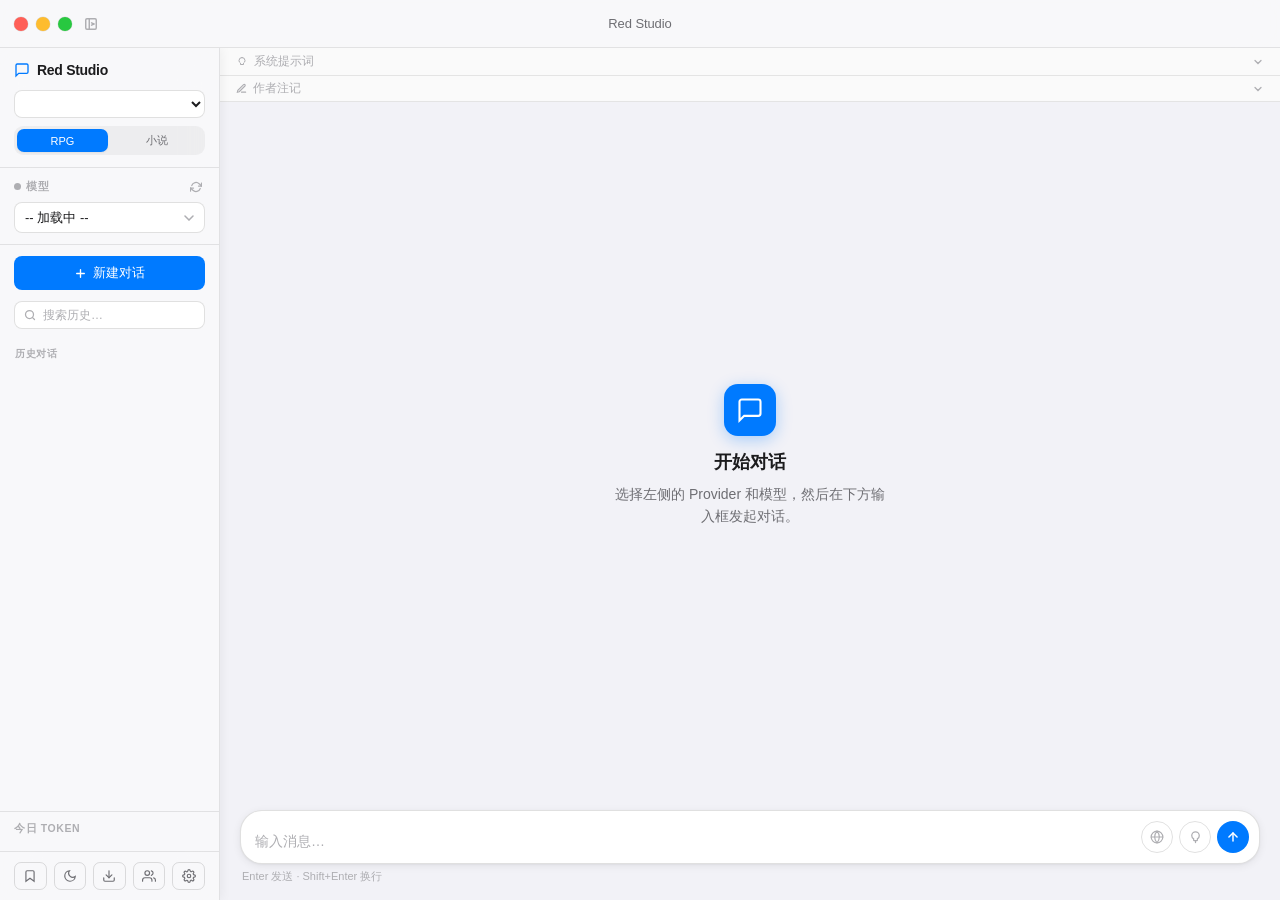
==== frontend/index.html @ f8f4e5f2 "feat(v3.3.4): 开场白、角色库侧边栏、简化设置、修复 JS 崩溃 - 女主角角色卡新增「开场白」字段，开始新故事时自动注入为首条 AI 消息   支持 [CHOICES] 块；SillyT" ====
<!DOCTYPE html>
<html lang="zh-CN">
<head>
  <meta charset="UTF-8" />
  <meta name="viewport" content="width=device-width, initial-scale=1.0" />
  <title>Red Studio</title>
  <link rel="icon" href="data:image/svg+xml,<svg xmlns='http://www.w3.org/2000/svg' viewBox='0 0 100 100'><rect width='100' height='100' rx='22' fill='%23007aff'/><path d='M30 65V35h12l8 20 8-20h12v30h-8V48l-9 22h-6l-9-22v17z' fill='white'/></svg>">
  <link rel="stylesheet" href="style.css" />
  <!-- 260521 Red highlight.js 代码高亮主题（本地离线） -->
  <link rel="stylesheet" href="highlight-github-dark.min.css" />
</head>
<body>

<!-- ─── macOS 风格全宽标题栏 ─────────────────────────────────── -->
<!-- 260514 Red #titlebar 横跨整个窗口顶部，包含：
     左侧：交通灯按钮（关闭/最小化/最大化）
     中间：当前对话标题
     titlebar 其余区域鼠标按下时触发窗口拖拽 -->
<div id="titlebar">
  <div id="traffic-lights">
    <button class="tl" id="btn-close"    title="关闭"></button>
    <button class="tl" id="btn-minimize" title="最小化"></button>
    <button class="tl" id="btn-maximize" title="最大化"></button>
  </div>

  <!-- 260522 Red 侧边栏折叠/展开按钮 -->
  <button id="sidebar-toggle" title="折叠侧边栏">
    <svg width="14" height="14" viewBox="0 0 24 24" fill="none" stroke="currentColor" stroke-width="2.5" stroke-linecap="round" stroke-linejoin="round">
      <rect x="3" y="3" width="18" height="18" rx="2"/>
      <line x1="9" y1="3" x2="9" y2="21"/>
      <line class="toggle-chevron" x1="13" y1="10" x2="17" y2="12"/>
      <line class="toggle-chevron" x1="13" y1="14" x2="17" y2="12"/>
    </svg>
  </button>

  <span id="titlebar-title">Red Studio</span>

  <!-- 260521 Red 生成动画徽章 //#260521 Red 换用 GitHub mona 猫猫动画 -->
  <div id="stream-badge">
    <img class="stream-cat" src="mona-loading.gif" alt="" />
    <span>生成中</span>
    <span class="stream-dots"></span>
  </div>
</div>

<!-- ─── 主体（侧边栏 + 内容区） ──────────────────────────────── -->
<div id="content">

  <!-- ── 侧边栏 ─────────────────────────────────────────────── -->
  <div id="sidebar">
    <div id="sidebar-header">
      <div id="app-title">
        <svg width="16" height="16" viewBox="0 0 24 24" fill="none" stroke="currentColor" stroke-width="2" stroke-linecap="round">
          <path d="M21 15a2 2 0 0 1-2 2H7l-4 4V5a2 2 0 0 1 2-2h14a2 2 0 0 1 2 2z"/>
        </svg>
        Red Studio
      </div>

      <!-- 供应商选择 -->
      <div id="provider-select-wrap">
        <select id="provider-select"></select>
      </div>

      <!-- 260522 Red 模式切换 pill：故事（角色扮演）/ 小说（互动写作） -->
      <div id="mode-tabs">
        <button class="mode-tab active" data-mode="rpg">RPG</button>
        <button class="mode-tab" data-mode="novel">小说</button>
      </div>
    </div>

    <!-- 模型选择 -->
    <div id="model-section">
      <div class="section-label">
        <span><span class="status-dot" id="provider-status"></span>模型</span>
        <!-- 260514 Red 刷新按钮，重新拉取当前 provider 的模型列表 -->
        <button id="refresh-models-btn" class="model-refresh-btn" title="刷新模型列表">
          <svg width="12" height="12" viewBox="0 0 24 24" fill="none" stroke="currentColor" stroke-width="2.5" stroke-linecap="round" stroke-linejoin="round">
            <polyline points="23 4 23 10 17 10"/><polyline points="1 20 1 14 7 14"/>
            <path d="M3.51 9a9 9 0 0 1 14.85-3.36L23 10M1 14l4.64 4.36A9 9 0 0 0 20.49 15"/>
          </svg>
        </button>
      </div>
      <select id="model-select">
        <option value="">-- 加载中 --</option>
      </select>
    </div>

    <!-- 新建对话 -->
    <button id="new-chat-btn">
      <svg width="13" height="13" viewBox="0 0 24 24" fill="none" stroke="currentColor" stroke-width="2.5" stroke-linecap="round">
        <line x1="12" y1="5" x2="12" y2="19"/><line x1="5" y1="12" x2="19" y2="12"/>
      </svg>
      新建对话
    </button>

    <!-- 260523 Red RPG 模式：开局创建按钮（仅 RPG 模式可见） -->
    <div id="story-char-section">
      <div class="section-label"><span>角色 / 世界</span></div>
      <button id="rpg-setup-btn">⚔ 创建角色 / 开始冒险</button>
    </div>

    <!-- 260523 Red 小说模式：简化区，角色从右上角角色库选择 -->
    <div id="novel-heroine-section">
      <div class="section-label"><span>女主角</span></div>
      <div id="novel-heroine-tag" class="novel-heroine-tag">未选择角色</div>
      <button id="novel-new-story-btn">▶ 开始新故事</button>
    </div>

    <!-- 历史搜索 -->
    <div id="history-search-wrap">
      <svg width="12" height="12" viewBox="0 0 24 24" fill="none" stroke="currentColor" stroke-width="2.5" stroke-linecap="round">
        <circle cx="11" cy="11" r="8"/><line x1="21" y1="21" x2="16.65" y2="16.65"/>
      </svg>
      <input id="history-search" type="text" placeholder="搜索历史…" autocomplete="off" />
    </div>

    <!-- 历史列表 -->
    <div id="chat-history">
      <div class="history-section-label">历史对话</div>
    </div>

    <!-- 今日 Token 内嵌面板 -->
    <div id="stats-inline-panel">
      <div id="stats-inline-header">
        <span class="stats-inline-title">今日 Token</span>
        <span id="stats-inline-date"></span>
      </div>
      <div id="stats-inline-body"></div>
    </div>

    <!-- 底部工具 -->
    <div id="sidebar-footer">
      <button class="icon-btn" id="prompts-btn" title="提示词库">
        <svg width="14" height="14" viewBox="0 0 24 24" fill="none" stroke="currentColor" stroke-width="2" stroke-linecap="round">
          <path d="M19 21l-7-5-7 5V5a2 2 0 0 1 2-2h10a2 2 0 0 1 2 2z"/>
        </svg>
      </button>
      <button class="icon-btn" id="theme-btn" title="切换主题（亮色 / 护眼米 / 护眼绿 / 深蓝 / 纯黑）">
        <svg width="14" height="14" viewBox="0 0 24 24" fill="none" stroke="currentColor" stroke-width="2" stroke-linecap="round">
          <path d="M21 12.79A9 9 0 1 1 11.21 3 7 7 0 0 0 21 12.79z"/>
        </svg>
      </button>
      <!-- 260515 Red 导出当前对话为 Markdown 文件 -->
      <button class="icon-btn" id="export-btn" title="导出对话">
        <svg width="14" height="14" viewBox="0 0 24 24" fill="none" stroke="currentColor" stroke-width="2" stroke-linecap="round">
          <path d="M21 15v4a2 2 0 0 1-2 2H5a2 2 0 0 1-2-2v-4"/><polyline points="7 10 12 15 17 10"/><line x1="12" y1="15" x2="12" y2="3"/>
        </svg>
      </button>
      <!-- 260523 Red 角色库按钮（侧边栏底部） -->
      <button class="icon-btn" id="charlib-btn" title="角色库">
        <svg width="14" height="14" viewBox="0 0 24 24" fill="none" stroke="currentColor" stroke-width="2" stroke-linecap="round" stroke-linejoin="round">
          <path d="M17 21v-2a4 4 0 0 0-4-4H5a4 4 0 0 0-4 4v2"/>
          <circle cx="9" cy="7" r="4"/>
          <path d="M23 21v-2a4 4 0 0 0-3-3.87"/>
          <path d="M16 3.13a4 4 0 0 1 0 7.75"/>
        </svg>
      </button>
      <button class="icon-btn" id="settings-btn" title="设置">
        <svg width="14" height="14" viewBox="0 0 24 24" fill="none" stroke="currentColor" stroke-width="2" stroke-linecap="round">
          <circle cx="12" cy="12" r="3"/>
          <path d="M19.4 15a1.65 1.65 0 0 0 .33 1.82l.06.06a2 2 0 0 1-2.83 2.83l-.06-.06a1.65 1.65 0 0 0-1.82-.33 1.65 1.65 0 0 0-1 1.51V21a2 2 0 0 1-4 0v-.09A1.65 1.65 0 0 0 9 19.4a1.65 1.65 0 0 0-1.82.33l-.06.06a2 2 0 0 1-2.83-2.83l.06-.06A1.65 1.65 0 0 0 4.68 15a1.65 1.65 0 0 0-1.51-1H3a2 2 0 0 1 0-4h.09A1.65 1.65 0 0 0 4.6 9a1.65 1.65 0 0 0-.33-1.82l-.06-.06a2 2 0 0 1 2.83-2.83l.06.06A1.65 1.65 0 0 0 9 4.68a1.65 1.65 0 0 0 1-1.51V3a2 2 0 0 1 4 0v.09a1.65 1.65 0 0 0 1 1.51 1.65 1.65 0 0 0 1.82-.33l.06-.06a2 2 0 0 1 2.83 2.83l-.06.06A1.65 1.65 0 0 0 19.4 9a1.65 1.65 0 0 0 1.51 1H21a2 2 0 0 1 0 4h-.09a1.65 1.65 0 0 0-1.51 1z"/>
        </svg>
      </button>
    </div>
  </div>

  <!-- ── 主内容区 ──────────────────────────────────────────── -->
  <div id="main">
    <!-- 260515 Red 系统提示词栏：可折叠，每条对话独立设置 -->
    <div id="sys-prompt-bar">
      <button id="sys-prompt-toggle">
        <svg width="12" height="12" viewBox="0 0 24 24" fill="none" stroke="currentColor" stroke-width="2" stroke-linecap="round">
          <path d="M9.663 17h4.673M12 3a6 6 0 0 1 6 6 6 6 0 0 1-3 5.197V16a1 1 0 0 1-1 1H10a1 1 0 0 1-1-1v-1.803A6 6 0 0 1 6 9a6 6 0 0 1 6-6z"/>
        </svg>
        <span id="sys-prompt-label">系统提示词</span>
        <svg class="sys-prompt-chevron" viewBox="0 0 24 24" fill="none" stroke="currentColor" stroke-width="2.5" stroke-linecap="round">
          <polyline points="6 9 12 15 18 9"/>
        </svg>
      </button>
      <div id="sys-prompt-content">
        <textarea id="sys-prompt-input" rows="3" placeholder="输入系统提示词（可选）…小说/RPG 模式下会追加到自动生成的提示词之后"></textarea>
      </div>
    </div>

    <!-- 260523 Red 作者注记栏：可折叠，内容插入 context 靠后位置，静默修正 AI 行为 -->
    <div id="author-note-bar">
      <button id="author-note-toggle">
        <svg width="11" height="11" viewBox="0 0 24 24" fill="none" stroke="currentColor" stroke-width="2.5" stroke-linecap="round">
          <path d="M12 20h9"/><path d="M16.5 3.5a2.121 2.121 0 0 1 3 3L7 19l-4 1 1-4L16.5 3.5z"/>
        </svg>
        <span>作者注记</span>
        <svg class="author-note-chevron" viewBox="0 0 24 24" fill="none" stroke="currentColor" stroke-width="2.5" stroke-linecap="round">
          <polyline points="6 9 12 15 18 9"/>
        </svg>
      </button>
      <div id="author-note-content">
        <textarea id="author-note-input" rows="2" placeholder="临时指令，插在 context 靠后位置（AI 会优先注意）…&#10;例：请保持文风克制，避免过度煽情"></textarea>
        <div id="author-note-depth-row">
          <span>插入深度（距末尾条数）</span>
          <input id="author-note-depth" type="number" value="3" min="1" max="20">
        </div>
      </div>
    </div>

    <!-- 260523 Red RPG 模式多指标状态栏（仅 RPG 模式可见） -->
    <div id="rpg-status-bar" class="hidden">
      <span class="rpg-stat" id="rpg-hp">❤️ <strong id="rpg-hp-val">100</strong>/<span id="rpg-hp-max">100</span></span>
      <span class="rpg-stat" id="rpg-mp">💙 <strong id="rpg-mp-val">50</strong>/<span id="rpg-mp-max">50</span></span>
      <span class="rpg-stat-sep">·</span>
      <span class="rpg-stat">⭐ Lv.<strong id="rpg-lv">1</strong></span>
      <span class="rpg-stat">✨ <strong id="rpg-exp-val">0</strong>/<span id="rpg-exp-next">100</span></span>
      <span class="rpg-stat-sep">·</span>
      <span class="rpg-stat">💰 <strong id="rpg-gold">50</strong></span>
      <span id="rpg-char-name-tag"></span>
    </div>

    <!-- 260523 Red 小说模式好感度状态栏（仅小说模式可见） -->
    <div id="novel-status-bar" class="hidden">
      <div id="novel-fav-track"><div id="novel-fav-fill"></div></div>
      <span id="novel-fav-text">好感度 <strong id="novel-fav-value">0</strong></span>
      <span class="novel-status-sep">·</span>
      <span id="novel-stage-text">陌生人</span>
      <span id="novel-fav-range" class="novel-status-sep" title="好感度区间"></span>
    </div>

    <!-- 消息区 / 欢迎页 -->
    <div id="messages">
      <div id="welcome">
        <div class="welcome-icon">
          <svg width="28" height="28" viewBox="0 0 24 24" fill="none" stroke="white" stroke-width="1.8" stroke-linecap="round">
            <path d="M21 15a2 2 0 0 1-2 2H7l-4 4V5a2 2 0 0 1 2-2h14a2 2 0 0 1 2 2z"/>
          </svg>
        </div>
        <h2>开始对话</h2>
        <p>选择左侧的 Provider 和模型，然后在下方输入框发起对话。</p>
      </div>
    </div>

    <!-- 输入区域 -->
    <div id="input-area">
      <div id="input-card">
        <textarea id="user-input" placeholder="输入消息…" rows="1"></textarea>
        <!-- 260523 Red 联网搜索切换按钮，激活时蓝色高亮，发消息前自动调用 Ollama 搜索 -->
        <button id="web-btn" title="联网搜索（Ollama）">
          <svg width="14" height="14" viewBox="0 0 24 24" fill="none" stroke="currentColor" stroke-width="2" stroke-linecap="round">
            <circle cx="12" cy="12" r="10"/>
            <line x1="2" y1="12" x2="22" y2="12"/>
            <path d="M12 2a15.3 15.3 0 0 1 4 10 15.3 15.3 0 0 1-4 10 15.3 15.3 0 0 1-4-10 15.3 15.3 0 0 1 4-10z"/>
          </svg>
        </button>
        <!-- 260514 Red 思考模式切换按钮，激活时紫色高亮，向 API 传递 enable_thinking -->
        <button id="think-btn" title="思考模式">
          <svg width="15" height="15" viewBox="0 0 24 24" fill="none" stroke="currentColor" stroke-width="2" stroke-linecap="round">
            <path d="M9.663 17h4.673M12 3a6 6 0 0 1 6 6 6 6 0 0 1-3 5.197V16a1 1 0 0 1-1 1H10a1 1 0 0 1-1-1v-1.803A6 6 0 0 1 6 9a6 6 0 0 1 6-6z"/>
            <line x1="12" y1="20" x2="12" y2="17"/>
          </svg>
        </button>
        <button id="send-btn" title="发送 (Enter)">
          <svg width="14" height="14" viewBox="0 0 24 24" fill="none" stroke="currentColor" stroke-width="2.5" stroke-linecap="round">
            <line x1="12" y1="19" x2="12" y2="5"/><polyline points="5 12 12 5 19 12"/>
          </svg>
        </button>
      </div>
      <div id="input-footer">
        <span id="input-hint">Enter 发送 · Shift+Enter 换行</span>
        <span id="think-status">思考模式已开启</span>
        <span id="token-total" title="当前对话累计 token 消耗"></span>
        <button id="stop-btn">停止生成</button>
        <button id="tts-stop-btn">⏹ 停止朗读</button>
      </div>
    </div>
  </div>

</div><!-- #content -->

<!-- ─── 设置面板 ────────────────────────────────────────────── -->
<div id="settings-overlay">
  <div id="settings-panel">
    <h2>设置</h2>
    <div class="settings-group">
      <div class="settings-group-title">供应商</div>
      <div id="s-provider-list"></div>
      <button class="btn-secondary" id="s-add-provider-btn" style="margin-top:8px;width:100%">+ 添加供应商</button>
      <div id="s-provider-form" style="display:none">
        <div id="s-provider-form-title"></div>
        <div class="settings-row"><label>名称</label><input type="text" id="spe-name" placeholder="如：豆包" maxlength="20" /></div>
        <div class="settings-row"><label>类型</label>
          <select id="spe-type">
            <option value="openai-compat">OpenAI 兼容（GLM / 豆包 / Qwen 等）</option>
            <option value="ollama">Ollama（本地）</option>
          </select>
        </div>
        <div class="settings-row"><label>Base URL</label><input type="text" id="spe-url" placeholder="https://..." /></div>
        <div class="settings-row" id="spe-key-row"><label>API Key</label><input type="password" id="spe-key" placeholder="sk-..." /></div>
        <div class="settings-actions">
          <button class="btn-secondary" id="spe-cancel">取消</button>
          <button class="btn-primary" id="spe-save">保存</button>
        </div>
      </div>
    </div>
    <div class="settings-group">
      <div class="settings-group-title">生成参数</div>
      <div class="settings-row"><label>Temperature（0 ~ 2）</label><input type="number" id="s-temperature" min="0" max="2" step="0.1" /></div>
      <div class="settings-row"><label>Max Tokens</label><input type="number" id="s-max-tokens" min="256" max="32768" step="256" /></div>
      <div class="settings-row"><label>Top P（0 ~ 1）</label><input type="number" id="s-top-p" min="0" max="1" step="0.05" /></div>
      <!-- 260514 Red Frequency / Presence Penalty 仅 OpenAI 兼容接口生效，Ollama 不传 -->
      <div class="settings-row"><label>Frequency Penalty（-2 ~ 2，仅 OpenAI / DeepSeek）</label><input type="number" id="s-frequency-penalty" min="-2" max="2" step="0.1" /></div>
      <div class="settings-row"><label>Presence Penalty（-2 ~ 2，仅 OpenAI / DeepSeek）</label><input type="number" id="s-presence-penalty" min="-2" max="2" step="0.1" /></div>
    </div>
    <div class="settings-group">
      <div class="settings-group-title">AI 角色</div>
      <div class="settings-row">
        <label>名称</label>
        <input type="text" id="s-ai-name" placeholder="AI" maxlength="20" />
      </div>
      <div class="settings-row">
        <label>头像</label>
        <!-- 260514 Red 头像预览圆圈，点击触发文件选择 -->
        <div id="s-avatar-preview" class="avatar-preview"></div>
        <input type="file" id="s-avatar-input" accept="image/*" style="display:none" />
        <div style="display:flex;gap:6px;margin-top:8px">
          <button type="button" class="btn-secondary" id="s-avatar-btn">选择图片</button>
          <button type="button" class="btn-secondary" id="s-avatar-clear">移除头像</button>
        </div>
      </div>
    </div>
    <!-- 260523 Red 联网搜索设置 -->
    <div class="settings-group">
      <div class="settings-group-title">联网搜索</div>
      <div class="settings-row">
        <label>Ollama API Key</label>
        <input type="password" id="s-ollama-api-key" placeholder="在 ollama.com 免费注册获取" />
      </div>
      <div class="settings-row" style="font-size:11px;color:var(--text-tertiary);padding-top:0">
        <span>搜索结果注入上下文，适用于所有模型（DeepSeek / Qwen / Ollama 均可）</span>
      </div>
    </div>
    <div class="settings-group">
      <div class="settings-group-title">朗读（TTS）</div>
      <div class="settings-row">
        <label>引擎</label>
        <select id="s-tts-engine" onchange="loadTtsVoices(this.value)">
          <option value="mimo">小米 MiMo TTS（在线·限时免费）</option>
          <option value="edge">Edge TTS（在线·神经网络）</option>
          <option value="sapi">Windows SAPI（离线）</option>
        </select>
      </div>
      <!-- 260523 Red 小米 MiMo API Key，仅 mimo 引擎时显示 -->
      <div class="settings-row" id="s-mimo-key-row" style="display:none">
        <label>MiMo API Key</label>
        <input type="password" id="s-mimo-api-key" placeholder="在 platform.xiaomimimo.com 获取" />
      </div>
      <div class="settings-row">
        <label>声线</label>
        <select id="s-tts-voice">
          <option value="">默认</option>
        </select>
      </div>
      <div class="settings-row">
        <label>语速（-10 最慢 · 0 正常 · 10 最快）</label>
        <input type="number" id="s-tts-rate" min="-10" max="10" step="1" value="0" />
      </div>
    </div>
    <div class="settings-group">
      <div class="settings-group-title">界面</div>
      <div class="settings-row">
        <label>聊天字体大小</label>
        <select id="s-chat-font-size">
          <option value="13">小（13px）</option>
          <option value="14" selected>默认（14px）</option>
          <option value="15">大（15px）</option>
          <option value="16">超大（16px）</option>
        </select>
      </div>
    </div>
    <div class="settings-actions">
      <button class="btn-secondary" id="settings-cancel">取消</button>
      <button class="btn-primary" id="settings-save">保存</button>
    </div>
  </div>
</div>

<!-- 260515 Red 提示词库面板 -->
<div id="prompts-overlay">
  <div id="prompts-panel">
    <div id="prompts-panel-header">
      <h2>提示词库</h2>
      <button class="btn-secondary" id="prompts-add-btn">+ 新建</button>
    </div>
    <div id="prompts-list"></div>
    <div id="prompts-form">
      <div class="settings-row">
        <label>标题（可选）</label>
        <input type="text" id="prompt-title-input" placeholder="如：翻译助手" maxlength="40" />
      </div>
      <div class="settings-row">
        <label>提示词内容</label>
        <textarea id="prompt-content-input" rows="5" placeholder="输入提示词…"></textarea>
      </div>
      <div class="settings-actions">
        <button class="btn-secondary" id="prompt-form-cancel">取消</button>
        <button class="btn-primary" id="prompt-form-save">保存</button>
      </div>
    </div>
  </div>
</div>


<!-- 260515 Red 故事模式角色头像上传（隐藏，由 JS 动态触发） -->
<input type="file" id="char-avatar-input" accept="image/*" style="display:none" />

<!-- 260522 Red 故事模式角色卡面板 -->
<div id="story-char-card-overlay">
  <div id="story-char-card-panel">
    <h2 id="story-char-card-title">角色卡</h2>
    <div class="settings-group" style="margin:0">
      <div class="settings-row"><label>姓名</label><input type="text" id="sc-name" placeholder="洛依" maxlength="30"/></div>
      <div class="settings-row"><label>身份 / 称谓</label><input type="text" id="sc-identity" placeholder="猫耳女仆、邻班同学…" maxlength="60"/></div>
      <div class="settings-row"><label>外貌描述</label><input type="text" id="sc-appearance" placeholder="银发、紫眸、猫耳…" maxlength="100"/></div>
      <div class="settings-row"><label>性格</label><input type="text" id="sc-personality" placeholder="傲娇、温柔、毒舌…" maxlength="100"/></div>
      <div class="settings-row"><label>语言风格</label><input type="text" id="sc-speech" placeholder="自称"本小姐"、句末加"喵"…" maxlength="100"/></div>
      <div class="settings-row"><label>爱好</label><input type="text" id="sc-hobbies" placeholder="读书、弹琴…" maxlength="100"/></div>
      <div class="settings-row"><label>与主角关系</label><input type="text" id="sc-relationship" placeholder="青梅竹马、契约主人…" maxlength="100"/></div>
      <div class="settings-row" style="flex-direction:column;align-items:stretch">
        <label style="margin-bottom:6px">背景故事</label>
        <textarea id="sc-background" rows="3" placeholder="角色的出身、经历、世界观设定…"></textarea>
      </div>
      <div class="settings-row" style="flex-direction:column;align-items:stretch">
        <label style="margin-bottom:6px">补充信息</label>
        <textarea id="sc-extra" rows="2" placeholder="禁忌话题、特殊规则、其他细节…"></textarea>
      </div>
    </div>
    <div class="settings-actions" style="margin-top:16px">
      <button class="btn-secondary" id="sc-delete" style="margin-right:auto">删除</button>
      <!-- 260523 Red 导入酒馆格式 PNG 角色卡 -->
      <button class="btn-secondary" id="sc-import-png" title="从 SillyTavern PNG 角色卡导入">导入 PNG</button>
      <input type="file" id="sc-import-file" accept=".png" style="display:none"/>
      <button class="btn-secondary" id="sc-cancel">取消</button>
      <button class="btn-primary" id="sc-save">保存</button>
    </div>
  </div>
</div>

<!-- 260522 Red 女主角角色卡面板 -->
<div id="heroine-card-overlay">
  <div id="heroine-card-panel">
    <h2 id="heroine-card-title">角色卡</h2>
    <div class="settings-group" style="margin:0">
      <div class="settings-row"><label>姓名</label><input type="text" id="hc-name" placeholder="林晓柔" maxlength="30"/></div>
      <div class="settings-row"><label>出生日期</label><input type="text" id="hc-birth" placeholder="2000年3月15日" maxlength="30"/></div>
      <div class="settings-row"><label>身高</label><input type="text" id="hc-height" placeholder="165cm" maxlength="10"/></div>
      <div class="settings-row"><label>身材体型</label><input type="text" id="hc-figure" placeholder="苗条、纤细、长腿…" maxlength="80"/></div>
      <div class="settings-row"><label>外貌描述</label><input type="text" id="hc-appearance" placeholder="长发、杏眼、气质出众…" maxlength="100"/></div>
      <div class="settings-row"><label>性格关键词</label><input type="text" id="hc-personality" placeholder="开朗、温柔、有主见…" maxlength="100"/></div>
      <div class="settings-row"><label>语言风格</label><input type="text" id="hc-speech" placeholder="说话温和、偶尔毒舌…" maxlength="100"/></div>
      <div class="settings-row"><label>爱好</label><input type="text" id="hc-hobbies" placeholder="读书、跑步、做饭…" maxlength="100"/></div>
      <div class="settings-row"><label>出身 / 身份</label><input type="text" id="hc-origin" placeholder="大学生、职场新人、设计师…" maxlength="150"/></div>
      <div class="settings-row" style="flex-direction:column;align-items:stretch">
        <label style="margin-bottom:6px">当前状态 / 背景</label>
        <textarea id="hc-schedule" rows="3" placeholder="当前所处情境、近期发生的事…"></textarea>
      </div>
      <div class="settings-row" style="flex-direction:column;align-items:stretch">
        <label style="margin-bottom:6px">补充信息</label>
        <textarea id="hc-extra" rows="2" placeholder="人际关系、语言、其他细节…"></textarea>
      </div>
      <!-- 260523 Red 开场白：故事开始时作为第一条 AI 消息插入，可含 [CHOICES] 块 -->
      <div class="settings-row" style="flex-direction:column;align-items:stretch">
        <label style="margin-bottom:4px">开场白 <span style="font-weight:400;color:var(--text-tertiary);font-size:11px">（开始新故事时自动作为 AI 第一条回复）</span></label>
        <textarea id="hc-opening" rows="5" placeholder="直接写剧情正文，可附带 [CHOICES] 选项块（留空则由 AI 自动生成开头）"></textarea>
      </div>
    </div>
    <div class="settings-actions" style="margin-top:16px">
      <button class="btn-secondary" id="hc-delete" style="margin-right:auto">删除</button>
      <!-- 260523 Red 导入酒馆格式 PNG 角色卡 -->
      <button class="btn-secondary" id="hc-import-png" title="从 SillyTavern PNG 角色卡导入">导入 PNG</button>
      <input type="file" id="hc-import-file" accept=".png" style="display:none"/>
      <button class="btn-secondary" id="hc-cancel">取消</button>
      <button class="btn-primary" id="hc-save">保存</button>
    </div>
  </div>
</div>

<!-- 260521 Red marked.js / highlight.js 本地离线版 -->
<!-- 260523 Red RPG 角色创建面板 -->
<div id="rpg-setup-overlay" class="hidden">
  <div id="rpg-setup-panel">
    <h2>⚔ 开始冒险</h2>
    <div class="settings-row" style="flex-direction:column;align-items:stretch;gap:6px">
      <label>世界 / 故事方向</label>
      <textarea id="rpg-world-dir" rows="2" placeholder="例：黑暗奇幻大陆，魔王复苏，留白细节让 AI 随机填充"></textarea>
    </div>
    <div class="settings-row">
      <label>角色名</label>
      <input id="rpg-char-name" type="text" placeholder="随机生成可留空">
    </div>
    <div class="settings-row">
      <label>职业</label>
      <select id="rpg-char-class">
        <option value="">随机职业</option>
        <option value="战士">战士</option>
        <option value="法师">法师</option>
        <option value="游侠">游侠</option>
        <option value="刺客">刺客</option>
        <option value="圣骑士">圣骑士</option>
        <option value="召唤师">召唤师</option>
      </select>
    </div>
    <div class="settings-row" style="flex-direction:column;align-items:stretch;gap:6px">
      <label>背景故事（留空随机）</label>
      <textarea id="rpg-char-bg" rows="2" placeholder="例：北境流亡者，家族被灭门，追查真相的复仇者"></textarea>
    </div>
    <div class="settings-group-title" style="font-size:12px;color:var(--text-secondary);margin:4px 0 6px">
      战斗属性（各 5-20，影响初始 HP/MP 和战斗选项）
    </div>
    <div id="rpg-stats-grid">
      <div class="rpg-stat-item"><label>力量</label><input class="rpg-stat-input" id="rpg-str" type="number" value="10" min="5" max="20"></div>
      <div class="rpg-stat-item"><label>敏捷</label><input class="rpg-stat-input" id="rpg-agi" type="number" value="10" min="5" max="20"></div>
      <div class="rpg-stat-item"><label>智力</label><input class="rpg-stat-input" id="rpg-int" type="number" value="10" min="5" max="20"></div>
      <div class="rpg-stat-item"><label>体质</label><input class="rpg-stat-input" id="rpg-vit" type="number" value="10" min="5" max="20"></div>
    </div>
    <div class="settings-group-title" style="font-size:12px;color:var(--text-secondary);margin:8px 0 6px">
      社交属性（Persona 5 风格，各 1-5，影响对话选项解锁）
    </div>
    <div id="rpg-social-grid">
      <div class="rpg-stat-item"><label>知识</label><input class="rpg-stat-input" id="rpg-knowledge" type="number" value="1" min="1" max="5"></div>
      <div class="rpg-stat-item"><label>魅力</label><input class="rpg-stat-input" id="rpg-charm" type="number" value="1" min="1" max="5"></div>
      <div class="rpg-stat-item"><label>胆识</label><input class="rpg-stat-input" id="rpg-guts" type="number" value="1" min="1" max="5"></div>
      <div class="rpg-stat-item"><label>亲切</label><input class="rpg-stat-input" id="rpg-kindness" type="number" value="1" min="1" max="5"></div>
      <div class="rpg-stat-item"><label>手艺</label><input class="rpg-stat-input" id="rpg-craft" type="number" value="1" min="1" max="5"></div>
    </div>
    <div class="settings-actions">
      <button class="btn-secondary" id="rpg-setup-cancel">取消</button>
      <button class="btn-primary" id="rpg-setup-confirm">出发！</button>
    </div>
  </div>
</div>

<!-- 260523 Red 小说新故事设定面板 -->
<div id="novel-setup-overlay" class="hidden">
  <div id="novel-setup-panel">
    <h2>新故事设定</h2>
    <div class="settings-row">
      <label>主角名称</label>
      <input type="text" id="ns-hero-name" placeholder="林然" maxlength="20"/>
    </div>
    <div class="settings-row" style="flex-direction:column;align-items:stretch;gap:6px">
      <label>故事方向 / 主角背景</label>
      <textarea id="ns-story-dir" rows="3" placeholder="例：女明星恋爱故事，林然是她的经纪人。可在此补充主角的外貌、职业、性格等。"></textarea>
    </div>
    <div class="settings-row">
      <label>叙事视角</label>
      <select id="ns-pov">
        <option value="first">第一人称（我 / 林然）</option>
        <option value="second">第二人称（你 / 林然）</option>
        <option value="third">第三人称（他 / 林然）</option>
      </select>
    </div>
    <div class="settings-row">
      <label>正文字数/轮</label>
      <input id="ns-word-count" type="number" value="200" min="100" max="500" step="50">
    </div>
    <div class="settings-row">
      <label>好感度起始值</label>
      <input id="ns-start-fav" type="number" value="0" min="0" max="99" style="width:64px">
    </div>
    <div class="settings-row" style="flex-direction:column;align-items:stretch;gap:6px">
      <label>阶段划分（名称 · 上限值，共 5 段，上限依次递增至 100）</label>
      <div id="ns-stages-table">
        <div class="ns-stage-row"><input class="ns-stage-name" type="text" placeholder="阶段1名称"><input class="ns-stage-cap" type="number" placeholder="上限" min="1" max="99"></div>
        <div class="ns-stage-row"><input class="ns-stage-name" type="text" placeholder="阶段2名称"><input class="ns-stage-cap" type="number" placeholder="上限" min="1" max="99"></div>
        <div class="ns-stage-row"><input class="ns-stage-name" type="text" placeholder="阶段3名称"><input class="ns-stage-cap" type="number" placeholder="上限" min="1" max="99"></div>
        <div class="ns-stage-row"><input class="ns-stage-name" type="text" placeholder="阶段4名称"><input class="ns-stage-cap" type="number" placeholder="上限" min="1" max="99"></div>
        <div class="ns-stage-row"><input class="ns-stage-name" type="text" placeholder="阶段5名称"><span class="ns-stage-final">100</span></div>
      </div>
    </div>
    <div class="settings-actions">
      <button class="btn-secondary" id="novel-setup-cancel">取消</button>
      <button class="btn-primary" id="novel-setup-confirm">开始故事</button>
    </div>
  </div>
</div>

<!-- 260523 Red 角色库 overlay -->
<div id="charlib-overlay">
  <div id="charlib-panel">
    <div class="overlay-header">
      <span>角色库</span>
      <button class="overlay-close" id="charlib-close">✕</button>
    </div>

    <div id="charlib-tabs">
      <button class="charlib-tab active" data-lib="novel">小说角色</button>
      <button class="charlib-tab" data-lib="story">聊天角色</button>
    </div>

    <div id="charlib-list"></div>

    <div id="charlib-footer">
      <button id="charlib-new-btn">＋ 新建</button>
      <div style="flex:1"></div>
      <button id="charlib-import-btn">↑ 导入 JSON</button>
      <button id="charlib-export-btn">↓ 导出 JSON</button>
    </div>
  </div>
</div>

<script src="marked.min.js"></script>
<script src="highlight.min.js"></script>
<script src="app.js"></script>
</body>
</html>
---- frontend/style.css ----
/* 260514 Red 全局字体和基础变量，模仿 macOS SF Pro 风格 */
:root {
  --font: -apple-system, BlinkMacSystemFont, "SF Pro Display", "Segoe UI", "Helvetica Neue", Arial, sans-serif;

  /* ── 亮色主题 ── */
  --bg:               #f2f2f7;
  --sidebar-bg:       #fafafa;
  --sidebar-border:   rgba(0, 0, 0, 0.09);
  --main-bg:          #f2f2f7;
  --input-bg:         #ffffff;
  --input-border:     rgba(0, 0, 0, 0.12);
  --text-primary:     #1c1c1e;
  --text-secondary:   #6e6e73;
  --text-tertiary:    #aeaeb2;
  --accent:           #007aff;
  --accent-hover:     #0066d6;
  --accent-subtle:    rgba(0, 122, 255, 0.08);
  --bubble-user:      #007aff;
  --bubble-user-text: #ffffff;
  --bubble-ai:        #ffffff;
  --bubble-ai-text:   #1c1c1e;
  --bubble-ai-border: rgba(0, 0, 0, 0.07);
  --scrollbar:        rgba(0, 0, 0, 0.14);
  --hover-bg:         rgba(0, 0, 0, 0.045);
  --active-bg:        rgba(0, 122, 255, 0.09);
  --danger:           #ff3b30;
  --think-bg:         rgba(99, 65, 200, 0.06);
  --think-border:     rgba(99, 65, 200, 0.18);
  --think-text:       #5033a8;
  --shadow-xs:  0 1px 2px rgba(0,0,0,0.06);
  --shadow-sm:  0 1px 4px rgba(0,0,0,0.08), 0 1px 2px rgba(0,0,0,0.05);
  --shadow-md:  0 4px 20px rgba(0,0,0,0.10), 0 1px 4px rgba(0,0,0,0.06);
  --radius-sm:  8px;
  --radius-md:  12px;
  --radius-lg:  18px;
  --radius-xl:  22px;
  /* 260514 Red 主题切换过渡时间，让颜色变化丝滑 */
  --transition: background-color 0.18s ease, color 0.18s ease, border-color 0.18s ease, box-shadow 0.18s ease;
  --sidebar-glass-bg: rgba(250, 250, 250, 0.76);
  --chat-font-size: 14px;
}

/* 护眼绿主题 — 经典护眼绿 */
[data-theme="green"] {
  --bg:               #c7edcc;
  --sidebar-bg:       #b8e4be;
  --sidebar-border:   rgba(0, 0, 0, 0.08);
  --main-bg:          #c7edcc;
  --input-bg:         #d8f2db;
  --input-border:     rgba(0, 0, 0, 0.10);
  --text-primary:     #1a3320;
  --text-secondary:   #4a7055;
  --text-tertiary:    #80a888;
  --accent:           #2d7a3a;
  --accent-hover:     #246630;
  --accent-subtle:    rgba(45, 122, 58, 0.08);
  --bubble-user:      #2d7a3a;
  --bubble-user-text: #ffffff;
  --bubble-ai:        #d8f2db;
  --bubble-ai-text:   #1a3320;
  --bubble-ai-border: rgba(0, 0, 0, 0.06);
  --scrollbar:        rgba(0, 0, 0, 0.12);
  --hover-bg:         rgba(0, 0, 0, 0.04);
  --active-bg:        rgba(45, 122, 58, 0.09);
  --danger:           #c0392b;
  --think-bg:         rgba(30, 100, 50, 0.06);
  --think-border:     rgba(30, 100, 50, 0.18);
  --think-text:       #1e6432;
  --shadow-xs:  0 1px 2px rgba(0,0,0,0.06);
  --shadow-sm:  0 1px 4px rgba(0,0,0,0.08), 0 1px 2px rgba(0,0,0,0.05);
  --shadow-md:  0 4px 20px rgba(0,0,0,0.10), 0 1px 4px rgba(0,0,0,0.06);
  --sidebar-glass-bg: rgba(210, 240, 213, 0.65);
}

/* 护眼主题 — 暖米色，减少蓝光 */
[data-theme="eye-care"] {
  --bg:               #f0ede4;
  --sidebar-bg:       #e8e4d8;
  --sidebar-border:   rgba(0, 0, 0, 0.08);
  --main-bg:          #f0ede4;
  --input-bg:         #faf8f2;
  --input-border:     rgba(0, 0, 0, 0.10);
  --text-primary:     #2c2416;
  --text-secondary:   #7a6e5a;
  --text-tertiary:    #b0a48e;
  --accent:           #7a6a2e;
  --accent-hover:     #665820;
  --accent-subtle:    rgba(122, 106, 46, 0.08);
  --bubble-user:      #7a6a2e;
  --bubble-user-text: #ffffff;
  --bubble-ai:        #faf8f2;
  --bubble-ai-text:   #2c2416;
  --bubble-ai-border: rgba(0, 0, 0, 0.07);
  --scrollbar:        rgba(0, 0, 0, 0.12);
  --hover-bg:         rgba(0, 0, 0, 0.04);
  --active-bg:        rgba(122, 106, 46, 0.09);
  --danger:           #c0392b;
  --think-bg:         rgba(100, 80, 30, 0.06);
  --think-border:     rgba(100, 80, 30, 0.18);
  --think-text:       #6b5219;
  --shadow-xs:  0 1px 2px rgba(0,0,0,0.06);
  --shadow-sm:  0 1px 4px rgba(0,0,0,0.08), 0 1px 2px rgba(0,0,0,0.05);
  --shadow-md:  0 4px 20px rgba(0,0,0,0.10), 0 1px 4px rgba(0,0,0,0.06);
  --sidebar-glass-bg: rgba(232, 228, 216, 0.74);
}

/* 纯黑主题 — OLED 友好 */
[data-theme="black"] {
  --bg:               #000000;
  --sidebar-bg:       #0a0a0a;
  --sidebar-border:   rgba(255, 255, 255, 0.06);
  --main-bg:          #000000;
  --input-bg:         #111111;
  --input-border:     rgba(255, 255, 255, 0.10);
  --text-primary:     #e8e8e8;
  --text-secondary:   #888888;
  --text-tertiary:    #444444;
  --accent:           #4a9eff;
  --accent-hover:     #3a8eef;
  --accent-subtle:    rgba(74, 158, 255, 0.10);
  --bubble-user:      #4a9eff;
  --bubble-user-text: #ffffff;
  --bubble-ai:        #111111;
  --bubble-ai-text:   #e8e8e8;
  --bubble-ai-border: rgba(255, 255, 255, 0.06);
  --hover-bg:         rgba(255, 255, 255, 0.05);
  --active-bg:        rgba(74, 158, 255, 0.12);
  --scrollbar:        rgba(255, 255, 255, 0.12);
  --danger:           #ff453a;
  --think-bg:         rgba(120, 90, 230, 0.08);
  --think-border:     rgba(120, 90, 230, 0.20);
  --think-text:       #a78bfa;
  --shadow-xs:  0 1px 2px rgba(0,0,0,0.8);
  --shadow-sm:  0 1px 4px rgba(0,0,0,0.9), 0 1px 2px rgba(0,0,0,0.6);
  --shadow-md:  0 4px 20px rgba(0,0,0,0.95), 0 1px 4px rgba(0,0,0,0.7);
  --sidebar-glass-bg: rgba(10, 10, 10, 0.84);
}

/* 260515 Red 暗色主题 — Red Palette 深蓝系 */
[data-theme="dark"] {
  --bg:               #0c0c18;
  --sidebar-bg:       #13131f;
  --sidebar-border:   rgba(91, 140, 255, 0.10);
  --main-bg:          #0c0c18;
  --input-bg:         #1a1a2e;
  --input-border:     rgba(91, 140, 255, 0.15);
  --text-primary:     #e8e8f4;
  --text-secondary:   #8888aa;
  --text-tertiary:    #55556a;
  --accent:           #5b8cff;
  --accent-hover:     #4a7aee;
  --accent-subtle:    rgba(91, 140, 255, 0.12);
  --bubble-user:      #5b8cff;
  --bubble-ai:        #13131f;
  --bubble-ai-text:   #e8e8f4;
  --bubble-ai-border: rgba(91, 140, 255, 0.08);
  --hover-bg:         rgba(91, 140, 255, 0.06);
  --active-bg:        rgba(91, 140, 255, 0.14);
  --scrollbar:        rgba(91, 140, 255, 0.20);
  --think-bg:         rgba(120, 90, 230, 0.10);
  --think-border:     rgba(120, 90, 230, 0.22);
  --think-text:       #a78bfa;
  --shadow-xs:  0 1px 2px rgba(0,0,0,0.35);
  --shadow-sm:  0 1px 4px rgba(0,0,0,0.4), 0 1px 2px rgba(0,0,0,0.25);
  --shadow-md:  0 4px 20px rgba(0,0,0,0.55), 0 1px 4px rgba(0,0,0,0.30);
  --sidebar-glass-bg: rgba(19, 19, 31, 0.82);
}

/* ── 全局重置 ────────────────────────────────────────────── */
* { margin: 0; padding: 0; box-sizing: border-box; }
html { height: 100%; }

/* 260514 Red body 改为 flex-column：顶部 titlebar，下方 content(侧边栏+主区) */
body {
  font-family: var(--font);
  background: var(--bg);
  color: var(--text-primary);
  height: 100vh;
  overflow: hidden;
  display: flex;
  flex-direction: column;
  -webkit-font-smoothing: antialiased;
  -moz-osx-font-smoothing: grayscale;
  user-select: none;
  transition: var(--transition);
}

/* ── 滚动条 ──────────────────────────────────────────────── */
::-webkit-scrollbar { width: 4px; }
::-webkit-scrollbar-track { background: transparent; }
::-webkit-scrollbar-thumb { background: var(--scrollbar); border-radius: 2px; }

/* ═══════════════════════════════════════════════════════════
   macOS 风格全宽标题栏
═══════════════════════════════════════════════════════════ */
/* 260514 Red #titlebar 横跨窗口顶部，背景跟随主题变色（暗色模式下同步变暗）*/
#titlebar {
  height: 48px;
  min-height: 48px;
  background: var(--sidebar-glass-bg);
  backdrop-filter: blur(20px) saturate(1.6);
  -webkit-backdrop-filter: blur(20px) saturate(1.6);
  border-bottom: 1px solid var(--sidebar-border);
  display: flex;
  align-items: center;
  justify-content: center;
  position: relative;
  flex-shrink: 0;
  transition: var(--transition);
  /* 260514 Red 整个标题栏区域默认可拖拽，按钮区域用 pointer-events:none 覆盖后再恢复 */
  cursor: default;
}

/* 260514 Red 标题文字居中，颜色跟随主题 */
#titlebar-title {
  font-size: 13px;
  font-weight: 500;
  color: var(--text-secondary);
  letter-spacing: -0.1px;
  pointer-events: none; /* 不干扰拖拽事件 */
  transition: color 0.18s;
  user-select: none;
}

/* ── 交通灯按钮 ──────────────────────────────────────────── */
/* 260514 Red 三个彩色圆圈：红(关闭) / 黄(最小化) / 绿(最大化)，绝对定位在左侧 */
#traffic-lights {
  position: absolute;
  left: 14px;
  display: flex;
  align-items: center;
  gap: 8px;
}

.tl {
  width: 14px;
  height: 14px;
  border-radius: 50%;
  border: none;
  cursor: pointer;
  flex-shrink: 0;
  position: relative;
  transition: filter 0.12s;
}

/* 260514 Red 三种颜色完全还原 macOS 配色 */
#btn-close    { background: #ff5f57; box-shadow: 0 0 0 0.5px rgba(0,0,0,0.12); }
#btn-minimize { background: #febc2e; box-shadow: 0 0 0 0.5px rgba(0,0,0,0.12); }
#btn-maximize { background: #28c840; box-shadow: 0 0 0 0.5px rgba(0,0,0,0.12); }

/* hover 时按钮整组略微变暗，不显示符号 */
#traffic-lights:hover .tl { filter: brightness(0.82); }

/* ── 侧边栏折叠按钮 ────────────────────────────────────────── */
/* 260522 Red 在交通灯右侧，垂直居中，鼠标悬停变色 */
#sidebar-toggle {
  position: absolute;
  left: 78px;
  width: 26px;
  height: 26px;
  border: none;
  border-radius: 6px;
  background: transparent;
  color: var(--text-tertiary);
  cursor: pointer;
  display: flex;
  align-items: center;
  justify-content: center;
  transition: color 0.15s, background 0.15s;
  z-index: 5;
}
#sidebar-toggle:hover {
  color: var(--text-secondary);
  background: var(--hover-bg);
}
/* 折叠后 chevron 翻转 */
.sidebar-collapsed #sidebar-toggle .toggle-chevron {
  transform: scaleX(-1);
  transform-origin: center;
}

/* ── #content 包裹侧边栏+主区 ─────────────────────────────── */
/* 260514 Red #content 横向 flex，占满剩余高度 */
/* 侧边栏折叠时隐藏 */
#content {
  flex: 1;
  display: flex;
  overflow: hidden;
  position: relative;
}

/* ═══════════════════════════════════════════════════════════
   侧边栏
   260522 Red 折叠态：translateX 滑出左侧，z-index 保持遮罩层分离
═══════════════════════════════════════════════════════════ */
/* 260514 Red 侧边栏绝对定位叠在主内容上方，backdrop-filter 模糊背后聊天内容 */
.sidebar-collapsed #sidebar {
  transform: translateX(-100%);
}
/* 260523 Red 侧边栏折叠时主区域左边距归零，延伸至左边线 */
.sidebar-collapsed #main {
  margin-left: 0;
}

#sidebar {
  position: absolute;
  top: 0;
  left: 0;
  bottom: 0;
  width: 220px;
  z-index: 10;
  background: var(--sidebar-glass-bg);
  backdrop-filter: blur(20px) saturate(1.6);
  -webkit-backdrop-filter: blur(20px) saturate(1.6);
  border-right: 1px solid var(--sidebar-border);
  box-shadow: 2px 0 10px rgba(0,0,0,0.05);
  display: flex;
  flex-direction: column;
  overflow: hidden;
  transition: var(--transition);
}

#sidebar-header {
  padding: 14px 14px 12px;
  border-bottom: 1px solid var(--sidebar-border);
}

#app-title {
  font-size: 14px;
  font-weight: 600;
  color: var(--text-primary);
  letter-spacing: -0.3px;
  margin-bottom: 12px;
  display: flex;
  align-items: center;
  gap: 7px;
  transition: color 0.18s;
}
#app-title svg { color: var(--accent); flex-shrink: 0; }

/* 供应商下拉选择器 */
#provider-select-wrap { margin-top: 8px; }
#provider-select {
  width: 100%;
  padding: 5px 8px;
  border-radius: 8px;
  border: 1px solid var(--input-border);
  background: var(--input-bg);
  color: var(--text-primary);
  font-size: 12px;
  font-family: var(--font);
  cursor: pointer;
  outline: none;
  transition: border-color 0.15s;
}
#provider-select:focus { border-color: var(--accent); }

/* 模型区 */
#model-section {
  padding: 11px 14px;
  border-bottom: 1px solid var(--sidebar-border);
}

.section-label {
  font-size: 10.5px;
  font-weight: 600;
  color: var(--text-tertiary);
  text-transform: uppercase;
  letter-spacing: 0.6px;
  margin-bottom: 7px;
  display: flex;
  align-items: center;
  transition: color 0.18s;
}

/* 260514 Red model-select 继承主题色，appearance:none 禁掉系统样式再手动添加箭头 */
#model-select {
  width: 100%;
  padding: 7px 28px 7px 10px;
  border-radius: var(--radius-sm);
  border: 1px solid var(--input-border);
  background: var(--input-bg);
  color: var(--text-primary);
  font-size: 13px;
  font-family: var(--font);
  cursor: pointer;
  outline: none;
  appearance: none;
  background-image: url("data:image/svg+xml,%3Csvg xmlns='http://www.w3.org/2000/svg' width='10' height='6' viewBox='0 0 10 6'%3E%3Cpath d='M1 1l4 4 4-4' stroke='%23aeaeb2' stroke-width='1.5' fill='none' stroke-linecap='round'/%3E%3C/svg%3E");
  background-repeat: no-repeat;
  background-position: right 10px center;
  transition: var(--transition);
}
#model-select:focus {
  border-color: var(--accent);
  box-shadow: 0 0 0 3px rgba(0,122,255,0.12);
}

/* 新建对话按钮 */
#new-chat-btn {
  margin: 11px 14px;
  padding: 8px 12px;
  border-radius: var(--radius-sm);
  border: none;
  background: var(--accent);
  color: white;
  font-size: 13px;
  font-weight: 500;
  font-family: var(--font);
  cursor: pointer;
  display: flex;
  align-items: center;
  justify-content: center;
  gap: 6px;
  transition: background 0.15s, transform 0.1s;
}
#new-chat-btn:hover  { background: var(--accent-hover); }
#new-chat-btn:active { transform: scale(0.97); }

/* 历史搜索框 */
#history-search-wrap {
  display: flex;
  align-items: center;
  gap: 7px;
  margin: 0 14px 6px;
  padding: 6px 9px;
  background: var(--input-bg);
  border: 1px solid var(--input-border);
  border-radius: var(--radius-sm);
  transition: border-color 0.15s;
}
#history-search-wrap:focus-within { border-color: var(--accent); }
#history-search-wrap svg { flex-shrink: 0; color: var(--text-tertiary); }
#history-search {
  flex: 1;
  background: none;
  border: none;
  outline: none;
  font: 12px var(--font);
  color: var(--text-primary);
  min-width: 0;
}
#history-search::placeholder { color: var(--text-tertiary); }

/* 历史列表 */
#chat-history {
  flex: 1;
  min-height: 0; /* 260523 Red 允许历史列表收缩，防止底部按钮被挤出 */
  overflow-y: auto;
  padding: 4px 7px;
}
.history-section-label {
  font-size: 10px;
  font-weight: 600;
  color: var(--text-tertiary);
  text-transform: uppercase;
  letter-spacing: 0.5px;
  padding: 8px 8px 4px;
  transition: color 0.18s;
}
.history-item {
  padding: 6px 9px;
  border-radius: 7px;
  cursor: pointer;
  font-size: 12.5px;
  color: var(--text-primary);
  white-space: nowrap;
  overflow: hidden;
  text-overflow: ellipsis;
  transition: background 0.12s, color 0.18s;
  display: flex;
  align-items: center;
  gap: 7px;
}
.history-item:hover  { background: var(--hover-bg); }
.history-item.active { background: var(--active-bg); color: var(--accent); font-weight: 500; }
.history-item svg    { flex-shrink: 0; opacity: 0.45; }

/* 侧边栏底部 */
#sidebar-footer {
  flex-shrink: 0; /* 260523 Red 底部工具栏不参与压缩，始终可见 */
  padding: 10px 14px;
  border-top: 1px solid var(--sidebar-border);
  display: flex;
  gap: 7px;
}
.icon-btn {
  flex: 1;
  padding: 6px;
  border-radius: 7px;
  border: 1px solid var(--input-border);
  background: transparent;
  color: var(--text-secondary);
  cursor: pointer;
  display: flex;
  align-items: center;
  justify-content: center;
  gap: 5px;
  font-size: 11.5px;
  font-family: var(--font);
  transition: var(--transition);
}
.icon-btn:hover {
  background: var(--hover-bg);
  color: var(--text-primary);
  border-color: var(--text-tertiary);
}

/* ─── Token 内嵌统计面板（侧边栏） ──────────────────────────────────────────── */
#stats-inline-panel {
  border-top: 1px solid var(--sidebar-border);
  padding: 10px 14px 8px;
  flex-shrink: 0;
}
#stats-inline-header {
  display: flex;
  justify-content: space-between;
  align-items: center;
  margin-bottom: 7px;
}
.stats-inline-title {
  font-size: 10.5px;
  font-weight: 600;
  color: var(--text-tertiary);
  text-transform: uppercase;
  letter-spacing: 0.6px;
}
#stats-inline-date {
  font-size: 10px;
  color: var(--text-tertiary);
}
#stats-inline-donut-wrap {
  display: flex;
  align-items: center;
  gap: 10px;
}
.stats-inline-legend {
  flex: 1;
  display: flex;
  flex-direction: column;
  gap: 4px;
  min-width: 0;
}
.stats-inline-legend-item {
  display: flex;
  align-items: center;
  gap: 5px;
  font-size: 11px;
}
.stats-inline-legend-dot {
  width: 7px;
  height: 7px;
  border-radius: 50%;
  flex-shrink: 0;
}
.stats-inline-legend-name {
  color: var(--text-secondary);
  flex: 1;
  overflow: hidden;
  text-overflow: ellipsis;
  white-space: nowrap;
}
.stats-inline-legend-val {
  color: var(--text-primary);
  font-weight: 500;
  font-size: 10.5px;
  font-variant-numeric: tabular-nums;
}

/* 设置面板中的供应商列表 */
.s-provider-item {
  display: flex;
  align-items: center;
  justify-content: space-between;
  padding: 7px 0;
  border-bottom: 1px solid var(--input-border);
  gap: 8px;
}
.s-provider-item:last-child { border-bottom: none; }
.s-provider-item-info { flex: 1; min-width: 0; }
.s-provider-item-name {
  font-size: 12.5px;
  font-weight: 500;
  color: var(--text-primary);
  display: block;
}
.s-provider-item-url {
  font-size: 11px;
  color: var(--text-tertiary);
  display: block;
  overflow: hidden;
  text-overflow: ellipsis;
  white-space: nowrap;
}
.s-provider-item-actions { display: flex; gap: 5px; flex-shrink: 0; }
.s-provider-item-actions button {
  padding: 3px 8px;
  font-size: 11px;
  border-radius: 6px;
}

/* 设置面板中供应商编辑表单 */
#s-provider-form {
  margin-top: 10px;
  padding-top: 10px;
  border-top: 1px solid var(--input-border);
}
#s-provider-form-title {
  font-size: 12px;
  font-weight: 600;
  color: var(--text-secondary);
  margin-bottom: 8px;
}
#spe-type { width: 100%; }

/* ═══════════════════════════════════════════════════════════
   主内容区
═══════════════════════════════════════════════════════════ */
/* 260514 Red 必须显式设置 background，否则暗色模式下此区域不会更新 */
#main {
  flex: 1;
  display: flex;
  flex-direction: column;
  overflow: hidden;
  background: var(--main-bg);
  transition: var(--transition);
  margin-left: 220px;
}

/* 260514 Red #main 不再有独立标题栏，顶部由全宽 #titlebar 承担 */

/* 消息列表 */
#messages {
  flex: 1;
  overflow-y: auto;
  padding: 24px 0 16px;
  display: flex;
  flex-direction: column;
  gap: 4px;
}

/* 欢迎页 */
#welcome {
  flex: 1;
  display: flex;
  flex-direction: column;
  align-items: center;
  justify-content: center;
  gap: 10px;
  padding: 40px;
}
#welcome .welcome-icon {
  width: 52px;
  height: 52px;
  border-radius: 14px;
  background: var(--accent);
  display: flex;
  align-items: center;
  justify-content: center;
  margin-bottom: 4px;
  box-shadow: 0 4px 16px rgba(0,122,255,0.30);
}
#welcome h2 { font-size: 18px; font-weight: 600; color: var(--text-primary); transition: color 0.18s; }
#welcome p  { font-size: 14px; color: var(--text-secondary); text-align: center; max-width: 280px; line-height: 1.55; transition: color 0.18s; }

/* 消息行 */
.msg-row {
  display: flex;
  padding: 4px 24px;
  animation: fadeSlideIn 0.18s ease;
}
@keyframes fadeSlideIn {
  from { opacity: 0; transform: translateY(8px); }
  to   { opacity: 1; transform: translateY(0); }
}
.msg-row.user      { justify-content: flex-end; }
/* 260514 Red assistant 行改为横排：头像 + 内容列（思考块 / 气泡 / token 标注） */
.msg-row.assistant { justify-content: flex-start; flex-direction: row; align-items: flex-start; gap: 10px; }

/* 260514 Red AI 头像圆形，无自定义图片时显示名称首字母 */
.msg-avatar {
  width: 32px;
  height: 32px;
  border-radius: 50%;
  flex-shrink: 0;
  background: var(--accent);
  color: white;
  font-size: 13px;
  font-weight: 600;
  display: flex;
  align-items: center;
  justify-content: center;
  overflow: hidden;
  margin-top: 2px;
  user-select: none;
}
.msg-avatar img { width: 100%; height: 100%; object-fit: cover; }

/* 260514 Red 内容列：思考块 / 气泡 / token 标注竖向排列 */
.msg-content {
  display: flex;
  flex-direction: column;
  gap: 3px;
  min-width: 0;
  max-width: calc(72% - 42px);
}
/* 260514 Red 在 msg-content 内气泡和思考块宽度由父级约束，自身铺满即可 */
.msg-content .msg-bubble      { max-width: 100%; }
.msg-content .thinking-block  { max-width: 100%; }

.msg-bubble {
  max-width: 72%;
  padding: 10px 14px;
  border-radius: var(--radius-xl);
  font-size: var(--chat-font-size);
  line-height: 1.6;
  word-break: break-word;
  white-space: pre-wrap;
  user-select: text;
  transition: background 0.18s, color 0.18s;
}
/* 260514 Red 用户气泡：蓝色，右下角收窄 */
.msg-row.user .msg-bubble {
  background: var(--bubble-user);
  color: var(--bubble-user-text);
  border-bottom-right-radius: 5px;
}
/* 260514 Red AI 气泡：卡片风格，左下角收窄 */
.msg-row.assistant .msg-bubble {
  background: var(--bubble-ai);
  color: var(--bubble-ai-text);
  border: 1px solid var(--bubble-ai-border);
  border-bottom-left-radius: 4px;
  box-shadow: 0 1px 3px rgba(0,0,0,0.07), 0 1px 2px rgba(0,0,0,0.04);
}

/* 流式光标 */
.cursor {
  display: inline-block;
  width: 2px;
  height: 14px;
  background: var(--text-secondary);
  margin-left: 2px;
  vertical-align: middle;
  border-radius: 1px;
  animation: blink 0.75s ease infinite;
}
@keyframes blink { 0%,100% { opacity:1; } 50% { opacity:0; } }

/* 260514 Red token 消耗标注，显示在每条 AI 回复下方 */
.msg-meta {
  font-size: 11px;
  color: var(--text-tertiary);
  padding: 1px 2px;
  transition: color 0.18s;
}

/* 错误提示 */
.msg-error {
  font-size: 13px;
  color: var(--danger);
  text-align: center;
  padding: 8px 20px;
  opacity: 0.85;
}

/* ── 思考内容块 ──────────────────────────────────────────── */
/* 260514 Red 思考块显示在 AI 气泡上方，可折叠，紫色调与正文区分 */
.thinking-block {
  max-width: 72%;
  border: 1px solid var(--think-border);
  background: var(--think-bg);
  border-radius: var(--radius-md);
  overflow: hidden;
  transition: var(--transition);
  animation: fadeSlideIn 0.2s ease;
}
.thinking-header {
  display: flex;
  align-items: center;
  justify-content: space-between;
  padding: 7px 12px;
  cursor: pointer;
  gap: 8px;
  user-select: none;
}
.thinking-header:hover { background: rgba(0,0,0,0.03); }
.thinking-label {
  font-size: 11.5px;
  font-weight: 600;
  color: var(--think-text);
  display: flex;
  align-items: center;
  gap: 5px;
  transition: color 0.18s;
}
.thinking-chevron {
  width: 12px;
  height: 12px;
  color: var(--think-text);
  transition: transform 0.2s ease, color 0.18s;
  flex-shrink: 0;
}
.thinking-block.open .thinking-chevron { transform: rotate(180deg); }
.thinking-body {
  display: none;
  padding: 0 12px 10px;
  font-size: 12.5px;
  line-height: 1.65;
  color: var(--think-text);
  white-space: pre-wrap;
  word-break: break-word;
  user-select: text;
  max-height: 240px;
  overflow-y: auto;
  transition: color 0.18s;
}
.thinking-block.open .thinking-body { display: block; }
/* 260514 Red 思考中动画点 */
.thinking-dots span {
  display: inline-block;
  width: 4px; height: 4px;
  border-radius: 50%;
  background: var(--think-text);
  margin: 0 1px;
  animation: dotPulse 1.2s ease infinite;
}
.thinking-dots span:nth-child(2) { animation-delay: 0.2s; }
.thinking-dots span:nth-child(3) { animation-delay: 0.4s; }
@keyframes dotPulse { 0%,80%,100% { opacity:0.3; transform:scale(0.8); } 40% { opacity:1; transform:scale(1); } }

/* ═══════════════════════════════════════════════════════════
   输入区域
═══════════════════════════════════════════════════════════ */
#input-area {
  padding: 8px 20px 16px;
  flex-shrink: 0;
  background: var(--main-bg);
  transition: var(--transition);
}

/* 260514 Red 输入卡片：圆角、阴影、聚焦时蓝色边框 */
#input-card {
  background: var(--input-bg);
  border: 1px solid var(--input-border);
  border-radius: var(--radius-xl);
  box-shadow: 0 2px 8px rgba(0,0,0,0.07), 0 1px 2px rgba(0,0,0,0.04);
  display: flex;
  align-items: flex-end;
  gap: 6px;
  padding: 10px 10px 10px 14px;
  transition: border-color 0.15s, box-shadow 0.15s, background 0.18s;
}
#input-card:focus-within {
  border-color: var(--accent);
  box-shadow: 0 0 0 3px rgba(0,122,255,0.10), 0 2px 8px rgba(0,0,0,0.07);
}

#user-input {
  flex: 1;
  border: none;
  background: transparent;
  color: var(--text-primary);
  font-size: 14px;
  font-family: var(--font);
  resize: none;
  outline: none;
  line-height: 1.5;
  max-height: 120px;
  min-height: 22px;
  height: 22px;
  overflow-y: auto;
  transition: color 0.18s;
}
#user-input::placeholder { color: var(--text-tertiary); }

/* 思考模式切换按钮 */
/* 260514 Red 思考按钮：未激活时为灰色，激活时紫色高亮 */
#think-btn {
  width: 32px;
  height: 32px;
  border-radius: 50%;
  border: 1px solid var(--input-border);
  background: transparent;
  color: var(--text-tertiary);
  cursor: pointer;
  display: flex;
  align-items: center;
  justify-content: center;
  flex-shrink: 0;
  transition: all 0.15s;
  position: relative;
}
#think-btn:hover {
  background: var(--hover-bg);
  color: var(--text-secondary);
  border-color: var(--text-tertiary);
}
/* 260514 Red 激活态：紫色边框+背景，表示思考模式已开启 */
#think-btn.active {
  background: rgba(99, 65, 200, 0.10);
  border-color: rgba(99, 65, 200, 0.35);
  color: #6341c8;
}
[data-theme="dark"] #think-btn.active {
  background: rgba(120, 90, 230, 0.15);
  border-color: rgba(120, 90, 230, 0.4);
  color: #a78bfa;
}

/* 260523 Red 联网搜索按钮，激活态蓝色，搜索中脉冲 */
#web-btn {
  width: 32px;
  height: 32px;
  border-radius: 50%;
  border: 1px solid var(--input-border);
  background: transparent;
  color: var(--text-tertiary);
  cursor: pointer;
  display: flex;
  align-items: center;
  justify-content: center;
  flex-shrink: 0;
  transition: all 0.15s;
}
#web-btn:hover {
  background: var(--hover-bg);
  color: var(--text-secondary);
  border-color: var(--text-tertiary);
}
#web-btn.active {
  background: rgba(30, 120, 220, 0.10);
  border-color: rgba(30, 120, 220, 0.35);
  color: #1e78dc;
}
#web-btn.searching {
  animation: tts-pulse 0.8s ease-in-out infinite;
  color: #1e78dc;
  border-color: rgba(30, 120, 220, 0.5);
}
[data-theme="dark"] #web-btn.active {
  background: rgba(59, 153, 252, 0.15);
  border-color: rgba(59, 153, 252, 0.4);
  color: #60a5fa;
}

/* 发送按钮 */
#send-btn {
  width: 32px;
  height: 32px;
  border-radius: 50%;
  border: none;
  background: var(--accent);
  color: white;
  cursor: pointer;
  display: flex;
  align-items: center;
  justify-content: center;
  flex-shrink: 0;
  transition: background 0.15s, transform 0.1s;
}
#send-btn:hover  { background: var(--accent-hover); }
#send-btn:active { transform: scale(0.88); }
#send-btn:disabled { background: var(--text-tertiary); cursor: not-allowed; }

#input-footer {
  display: flex;
  align-items: center;
  justify-content: space-between;
  padding: 5px 2px 0;
}
#input-hint { font-size: 11px; color: var(--text-tertiary); transition: color 0.18s; }
/* 260514 Red think-status 在思考模式开启时显示"思考模式已开启" */
#think-status {
  font-size: 11px;
  color: #6341c8;
  font-weight: 500;
  display: none;
  transition: color 0.18s;
}
[data-theme="dark"] #think-status { color: #a78bfa; }
#think-status.visible { display: block; }

#stop-btn {
  display: none;
  padding: 4px 10px;
  border-radius: 6px;
  border: 1px solid var(--input-border);
  background: transparent;
  color: var(--text-secondary);
  font-size: 11px;
  font-family: var(--font);
  cursor: pointer;
  transition: var(--transition);
}
#stop-btn:hover { color: var(--danger); border-color: var(--danger); }
#stop-btn.visible { display: block; }
/* 260523 Red 停止朗读按钮，朗读中显示，橙色 */
#tts-stop-btn {
  display: none;
  padding: 4px 10px;
  border-radius: 6px;
  border: 1px solid #ff9f43;
  background: transparent;
  color: #ff9f43;
  font-size: 11px;
  font-family: var(--font);
  cursor: pointer;
  transition: var(--transition);
}
#tts-stop-btn:hover { background: rgba(255,159,67,0.12); }
#tts-stop-btn.visible { display: block; }

/* ═══════════════════════════════════════════════════════════
   设置面板（遮罩 + 卡片）
═══════════════════════════════════════════════════════════ */
#settings-overlay {
  position: fixed;
  inset: 0;
  //#260522 Red 移除 backdrop-filter，Chromium 滚动时重合成模糊层会闪烁
  background: rgba(0,0,0,0.5);
  display: flex;
  align-items: center;
  justify-content: center;
  z-index: 100;
  opacity: 0;
  pointer-events: none;
  transition: opacity 0.2s ease;
}
#settings-overlay.visible { opacity: 1; pointer-events: all; }

#settings-panel {
  background: var(--sidebar-bg);
  border-radius: var(--radius-xl);
  box-shadow: var(--shadow-md);
  width: 480px;
  max-height: 80vh;
  overflow-y: auto;
  padding: 24px;
  transform: scale(0.94) translateY(8px);
  transition: transform 0.2s ease, background 0.18s;
}
#settings-overlay.visible #settings-panel { transform: scale(1) translateY(0); }

#settings-panel h2 {
  font-size: 17px;
  font-weight: 600;
  margin-bottom: 20px;
  color: var(--text-primary);
  transition: color 0.18s;
}
.settings-group { margin-bottom: 20px; }
.settings-group-title {
  font-size: 11.5px;
  font-weight: 600;
  color: var(--text-tertiary);
  text-transform: uppercase;
  letter-spacing: 0.6px;
  margin-bottom: 10px;
  transition: color 0.18s;
}
.settings-row { display: flex; flex-direction: column; gap: 4px; margin-bottom: 10px; }
.settings-row label { font-size: 13px; color: var(--text-secondary); font-weight: 500; transition: color 0.18s; }
.settings-row input,
.settings-row select {
  padding: 8px 10px;
  border-radius: var(--radius-sm);
  border: 1px solid var(--input-border);
  background: var(--input-bg);
  color: var(--text-primary);
  font-size: 13px;
  font-family: var(--font);
  outline: none;
  transition: var(--transition);
}
.settings-row input:focus,
.settings-row select:focus {
  border-color: var(--accent);
  box-shadow: 0 0 0 3px rgba(0,122,255,0.12);
}
.settings-actions { display: flex; gap: 8px; justify-content: flex-end; margin-top: 8px; }
.btn-secondary {
  padding: 8px 16px;
  border-radius: var(--radius-sm);
  border: 1px solid var(--input-border);
  background: transparent;
  color: var(--text-primary);
  font-size: 13px;
  font-family: var(--font);
  cursor: pointer;
  transition: var(--transition);
}
.btn-secondary:hover { background: var(--hover-bg); }
.btn-primary {
  padding: 8px 16px;
  border-radius: var(--radius-sm);
  border: none;
  background: var(--accent);
  color: white;
  font-size: 13px;
  font-weight: 500;
  font-family: var(--font);
  cursor: pointer;
  transition: background 0.12s;
}
.btn-primary:hover { background: var(--accent-hover); }

/* 260514 Red 设置面板头像预览圆圈 */
.avatar-preview {
  width: 52px;
  height: 52px;
  border-radius: 50%;
  background: var(--accent);
  color: white;
  font-size: 20px;
  font-weight: 600;
  display: flex;
  align-items: center;
  justify-content: center;
  overflow: hidden;
  cursor: pointer;
  transition: opacity 0.15s;
}
.avatar-preview:hover { opacity: 0.85; }
.avatar-preview img { width: 100%; height: 100%; object-fit: cover; }

/* 状态指示点 */
.status-dot {
  display: inline-block;
  width: 7px; height: 7px;
  border-radius: 50%;
  background: var(--text-tertiary);
  margin-right: 5px;
  transition: background 0.2s;
}
.status-dot.ok    { background: #34c759; }
.status-dot.error { background: var(--danger); }

/* 260514 Red 模型区标题行：label 左对齐，刷新按钮右对齐 */
#model-section .section-label { justify-content: space-between; }

/* ─── 历史条目删除按钮 ─────────────────────────────────────── */
/* 260515 Red history-title 负责文字截断，撑满剩余空间 */
.history-title {
  flex: 1;
  overflow: hidden;
  text-overflow: ellipsis;
  white-space: nowrap;
}
/* 260515 Red 删除按钮默认隐藏，hover 时显现 */
.history-delete-btn {
  flex-shrink: 0;
  display: none;
  width: 18px;
  height: 18px;
  border: none;
  background: transparent;
  color: var(--text-tertiary);
  font-size: 14px;
  line-height: 1;
  cursor: pointer;
  border-radius: 3px;
  padding: 0;
  transition: color 0.12s, background 0.12s;
  align-items: center;
  justify-content: center;
}
.history-item:hover .history-delete-btn { display: flex; }
.history-delete-btn:hover { color: var(--danger); background: rgba(255,59,48,0.1); }

/* ─── AI 消息复制全文按钮 ──────────────────────────────────── */
/* 260515 Red .msg-actions 挂在 .msg-content 底部，hover 整行时淡入 */
.msg-actions {
  display: flex;
  gap: 4px;
  opacity: 0;
  transition: opacity 0.15s;
  padding: 1px 0;
}
.msg-row.assistant:hover .msg-actions { opacity: 1; }
.copy-msg-btn {
  width: 24px;
  height: 24px;
  border: 1px solid var(--input-border);
  background: var(--bubble-ai);
  color: var(--text-tertiary);
  border-radius: 6px;
  cursor: pointer;
  display: flex;
  align-items: center;
  justify-content: center;
  transition: color 0.12s, background 0.12s, border-color 0.12s;
}
.copy-msg-btn:hover { color: var(--accent); border-color: var(--accent); }
.copy-msg-btn.copied { color: #34c759; border-color: #34c759; }
/* 朗读按钮：朗读中时橙色脉冲 */
.tts-btn.speaking {
  color: #ff9f43;
  border-color: #ff9f43;
  animation: tts-pulse 1.2s ease-in-out infinite;
}
@keyframes tts-pulse {
  0%, 100% { opacity: 1; }
  50%       { opacity: 0.45; }
}

/* ─── 系统提示词 textarea ──────────────────────────────────── */
/* 260515 Red 复用 settings-row input 风格，额外支持垂直 resize */
.settings-row textarea {
  padding: 8px 10px;
  border-radius: var(--radius-sm);
  border: 1px solid var(--input-border);
  background: var(--input-bg);
  color: var(--text-primary);
  font-size: 13px;
  font-family: var(--font);
  outline: none;
  resize: vertical;
  line-height: 1.5;
  transition: var(--transition);
}
.settings-row textarea:focus {
  border-color: var(--accent);
  box-shadow: 0 0 0 3px rgba(0,122,255,0.12);
}

/* ─── 历史条目原有 overflow 改为由 .history-title 承接 ─────── */
/* 260515 Red 去除 history-item 自身的截断，让内部 span 负责 */
.history-item {
  overflow: visible;
}

/* 260514 Red 刷新模型列表按钮 */
.model-refresh-btn {
  border: none;
  background: transparent;
  color: var(--text-tertiary);
  cursor: pointer;
  padding: 2px 3px;
  border-radius: 4px;
  display: flex;
  align-items: center;
  transition: color 0.15s, background 0.15s;
  line-height: 0;
}
.model-refresh-btn:hover { color: var(--text-secondary); background: var(--hover-bg); }

/* ═══════════════════════════════════════════════════════════
   流式光标（CSS ::after 替代 DOM span，与 Markdown innerHTML 兼容）
═══════════════════════════════════════════════════════════ */
/* 260514 Red streaming 类在 AI 回复流式输出期间挂在气泡上，结束时移除 */
.msg-bubble.streaming::after {
  content: "";
  display: inline-block;
  width: 2px;
  height: 14px;
  background: var(--text-secondary);
  margin-left: 2px;
  vertical-align: middle;
  border-radius: 1px;
  animation: blink 0.75s ease infinite;
}

/* ═══════════════════════════════════════════════════════════
   AI 气泡内的 Markdown 排版
═══════════════════════════════════════════════════════════ */
/* 260514 Red AI 气泡使用 normal 空白处理，让 Markdown 的 <p>/<br> 控制换行 */
.msg-row.assistant .msg-bubble { white-space: normal; }

.msg-bubble p { margin: 0 0 8px; }
.msg-bubble p:last-child { margin-bottom: 0; }
.msg-bubble h1, .msg-bubble h2, .msg-bubble h3,
.msg-bubble h4, .msg-bubble h5, .msg-bubble h6 {
  margin: 12px 0 5px;
  font-weight: 600;
  line-height: 1.3;
}
.msg-bubble h1 { font-size: 18px; }
.msg-bubble h2 { font-size: 16px; }
.msg-bubble h3 { font-size: 14px; }
.msg-bubble ul, .msg-bubble ol { padding-left: 20px; margin: 5px 0; }
.msg-bubble li { margin: 2px 0; }
.msg-bubble blockquote {
  border-left: 3px solid var(--accent);
  padding: 3px 12px;
  margin: 7px 0;
  color: var(--text-secondary);
  font-style: italic;
}
.msg-bubble hr { border: none; border-top: 1px solid var(--bubble-ai-border); margin: 10px 0; }
.msg-bubble table { border-collapse: collapse; margin: 8px 0; font-size: 13px; width: 100%; }
.msg-bubble th, .msg-bubble td {
  border: 1px solid var(--bubble-ai-border);
  padding: 5px 10px;
}
.msg-bubble th { background: var(--hover-bg); font-weight: 600; }
/* 260514 Red 行内代码：浅色背景，等宽字体 */
.msg-bubble code {
  background: rgba(0, 0, 0, 0.07);
  padding: 1px 5px;
  border-radius: 4px;
  font-family: "SF Mono", "JetBrains Mono", "Fira Code", Consolas, monospace;
  font-size: 12.5px;
  user-select: text;
}
[data-theme="dark"] .msg-bubble code { background: rgba(255, 255, 255, 0.1); }
/* 260514 Red 代码块：深色背景，与 hljs github-dark 主题配合 */
.msg-bubble pre {
  position: relative;
  border-radius: 8px;
  margin: 8px 0;
  overflow-x: auto;
}
.msg-bubble pre code {
  background: transparent;
  padding: 0;
  font-size: 13px;
  user-select: text;
  border-radius: 0;
  display: block;
}
/* 260514 Red 代码块右上角复制按钮 */
.copy-code-btn {
  position: absolute;
  top: 7px;
  right: 8px;
  padding: 2px 8px;
  border: 1px solid rgba(255, 255, 255, 0.18);
  border-radius: 4px;
  background: rgba(255, 255, 255, 0.08);
  color: rgba(255, 255, 255, 0.65);
  font-size: 11px;
  font-family: var(--font);
  cursor: pointer;
  transition: background 0.15s, color 0.15s;
  user-select: none;
  z-index: 1;
}
.copy-code-btn:hover {
  background: rgba(255, 255, 255, 0.18);
  color: rgba(255, 255, 255, 0.95);
}

/* ═══════════════════════════════════════════════════════════
   260515 Red 模式切换 pill（对话 / 故事）
═══════════════════════════════════════════════════════════ */
#mode-tabs {
  display: flex;
  gap: 3px;
  background: var(--hover-bg);
  border-radius: 9px;
  padding: 3px;
  margin-top: 8px;
  transition: background 0.18s;
}
.mode-tab {
  flex: 1;
  padding: 4px;
  border-radius: 7px;
  border: none;
  background: transparent;
  color: var(--text-secondary);
  font-size: 11px;
  font-weight: 500;
  cursor: pointer;
  font-family: var(--font);
  transition: all 0.15s ease;
}
.mode-tab.active { background: var(--accent); color: #fff; box-shadow: var(--shadow-xs); }
.mode-tab:not(.active):hover { color: var(--text-primary); }

/* ═══════════════════════════════════════════════════════════
   260515 Red 系统提示词栏（内嵌于主区顶部，可折叠）
═══════════════════════════════════════════════════════════ */
#sys-prompt-bar {
  border-bottom: 1px solid var(--sidebar-border);
  background: var(--sidebar-bg);
  flex-shrink: 0;
  transition: var(--transition);
}
#sys-prompt-toggle {
  width: 100%;
  padding: 6px 16px;
  display: flex;
  align-items: center;
  gap: 6px;
  border: none;
  background: transparent;
  color: var(--text-tertiary);
  font-size: 11.5px;
  font-weight: 500;
  font-family: var(--font);
  cursor: pointer;
  text-align: left;
  transition: background 0.12s, color 0.12s;
}
#sys-prompt-toggle:hover { background: var(--hover-bg); color: var(--text-secondary); }
.sys-prompt-chevron {
  margin-left: auto;
  width: 12px;
  height: 12px;
  flex-shrink: 0;
  transition: transform 0.2s;
  color: var(--text-tertiary);
}
#sys-prompt-bar.open .sys-prompt-chevron { transform: rotate(180deg); }
#sys-prompt-content { display: none; padding: 0 12px 10px; }
#sys-prompt-bar.open #sys-prompt-content { display: block; }
#sys-prompt-input {
  width: 100%;
  padding: 8px 10px;
  border-radius: var(--radius-sm);
  border: 1px solid var(--input-border);
  background: var(--input-bg);
  color: var(--text-primary);
  font-size: 13px;
  font-family: var(--font);
  resize: none;
  overflow-y: auto;
  max-height: 300px;
  outline: none;
  line-height: 1.5;
  transition: var(--transition);
}
#sys-prompt-input:focus { border-color: var(--accent); box-shadow: 0 0 0 3px rgba(0,122,255,0.12); }
/* 故事模式下系统提示词栏醒目一点 */
#sys-prompt-bar.story-mode #sys-prompt-toggle { color: var(--text-secondary); }

/* 260523 Red 作者注记栏 */
#author-note-bar {
  border-bottom: 1px solid var(--sidebar-border);
  background: var(--sidebar-bg);
  flex-shrink: 0;
  transition: var(--transition);
}
#author-note-toggle {
  width: 100%;
  padding: 5px 16px;
  display: flex;
  align-items: center;
  gap: 6px;
  border: none;
  background: transparent;
  color: var(--text-tertiary);
  font-size: 11.5px;
  font-weight: 500;
  font-family: var(--font);
  cursor: pointer;
  text-align: left;
  transition: background 0.12s, color 0.12s;
}
#author-note-toggle:hover { background: var(--hover-bg); color: var(--text-secondary); }
#author-note-bar.active #author-note-toggle { color: #e67e22; }
.author-note-chevron {
  margin-left: auto;
  width: 12px;
  height: 12px;
  flex-shrink: 0;
  transition: transform 0.2s;
  color: var(--text-tertiary);
}
#author-note-bar.open .author-note-chevron { transform: rotate(180deg); }
#author-note-content { display: none; padding: 0 12px 8px; }
#author-note-bar.open #author-note-content { display: block; }
#author-note-input {
  width: 100%;
  padding: 7px 10px;
  border-radius: var(--radius-sm);
  border: 1px solid var(--input-border);
  background: var(--input-bg);
  color: var(--text-primary);
  font-size: 13px;
  font-family: var(--font);
  resize: vertical;
  outline: none;
  line-height: 1.5;
  box-sizing: border-box;
  transition: var(--transition);
}
#author-note-input:focus { border-color: #e67e22; box-shadow: 0 0 0 3px rgba(230,126,34,0.12); }
#author-note-depth-row {
  display: flex;
  align-items: center;
  justify-content: space-between;
  margin-top: 6px;
  font-size: 11.5px;
  color: var(--text-tertiary);
}
#author-note-depth {
  width: 48px;
  padding: 3px 6px;
  border-radius: 6px;
  border: 1px solid var(--input-border);
  background: var(--input-bg);
  color: var(--text-primary);
  font-size: 12px;
  font-family: var(--font);
  text-align: center;
  outline: none;
}

/* ═══════════════════════════════════════════════════════════
   260515 Red 故事模式专属样式
═══════════════════════════════════════════════════════════ */
/* 扩宽消息内容区 */
#content[data-mode="novel"] .msg-content {
  max-width: calc(90% - 42px);
}
#content[data-mode="novel"] .msg-row.user .msg-bubble {
  max-width: 86%;
}

/* ── 260522 Red 角色选择区（故事模式侧边栏） ── */
#story-char-section {
  display: none;
  padding: 0 9px 8px;
  border-bottom: 1px solid var(--sidebar-border);
}
body[data-mode="rpg"] #story-char-section { display: block; }
#story-char-select-row {
  display: flex;
  gap: 4px;
  margin-top: 4px;
}
#story-char-select {
  flex: 1;
  padding: 5px 8px;
  border-radius: 8px;
  border: 1px solid var(--input-border);
  background: var(--input-bg);
  color: var(--text-primary);
  font-size: 12px;
  font-family: var(--font);
  cursor: pointer;
  outline: none;
  min-width: 0;
}
#story-char-add-btn {
  width: 28px;
  height: 28px;
  border-radius: 8px;
  border: 1px solid var(--input-border);
  background: var(--input-bg);
  color: var(--text-secondary);
  font-size: 16px;
  cursor: pointer;
  display: flex;
  align-items: center;
  justify-content: center;
  flex-shrink: 0;
  transition: color 0.12s, border-color 0.12s;
}
#story-char-add-btn:hover { color: var(--accent); border-color: var(--accent); }

/* ── 260522 Red 故事模式角色卡面板 ── */
#story-char-card-overlay {
  display: none;
  position: fixed;
  inset: 0;
  background: rgba(0,0,0,0.55);
  z-index: 200;
  align-items: center;
  justify-content: center;
}
#story-char-card-overlay.open { display: flex; }
#story-char-card-panel {
  background: var(--input-bg);
  border-radius: var(--radius-xl);
  padding: 24px;
  width: 480px;
  max-width: 92vw;
  max-height: 88vh;
  overflow-y: auto;
  box-shadow: 0 8px 40px rgba(0,0,0,0.28);
}
#story-char-card-panel h2 {
  margin: 0 0 16px;
  font-size: 16px;
  font-weight: 600;
  color: var(--text-primary);
}

/* ── 260522 Red 女明星选择区（小说模式侧边栏） ── */
#novel-heroine-section {
  display: none;
  padding: 0 9px 8px;
  border-bottom: 1px solid var(--sidebar-border);
}
body[data-mode="novel"] #novel-heroine-section { display: block; }
.novel-heroine-tag {
  font-size: 12px;
  color: var(--text-tertiary);
  padding: 3px 6px;
  margin-bottom: 6px;
  border-radius: 5px;
  background: var(--hover-bg);
  white-space: nowrap;
  overflow: hidden;
  text-overflow: ellipsis;
}
.novel-heroine-tag.has-char {
  color: var(--accent);
  background: var(--accent-subtle);
}
#heroine-select-row {
  display: flex;
  gap: 4px;
  margin-top: 4px;
}
#heroine-select {
  flex: 1;
  padding: 5px 8px;
  border-radius: 8px;
  border: 1px solid var(--input-border);
  background: var(--input-bg);
  color: var(--text-primary);
  font-size: 12px;
  font-family: var(--font);
  cursor: pointer;
  outline: none;
  min-width: 0;
}
#heroine-add-btn {
  width: 28px;
  height: 28px;
  border-radius: 8px;
  border: 1px solid var(--input-border);
  background: var(--input-bg);
  color: var(--text-secondary);
  font-size: 16px;
  cursor: pointer;
  display: flex;
  align-items: center;
  justify-content: center;
  flex-shrink: 0;
  transition: color 0.12s, border-color 0.12s;
}
#heroine-add-btn:hover { color: var(--accent); border-color: var(--accent); }

/* 260523 Red 新故事按钮 */
#novel-new-story-btn {
  width: 100%;
  margin-top: 7px;
  padding: 6px 0;
  border-radius: 8px;
  border: 1px solid var(--accent);
  background: var(--accent-subtle);
  color: var(--accent);
  font-size: 12px;
  font-family: var(--font);
  cursor: pointer;
  transition: background 0.15s, color 0.15s;
}
#novel-new-story-btn:hover { background: var(--accent); color: #fff; }

/* 260523 Red RPG 侧边栏按钮 */
#rpg-setup-btn {
  width: 100%;
  margin-top: 7px;
  padding: 6px 0;
  border-radius: 8px;
  border: 1px solid #e67e22;
  background: rgba(230,126,34,0.1);
  color: #e67e22;
  font-size: 12px;
  font-family: var(--font);
  cursor: pointer;
  transition: background 0.15s, color 0.15s;
}
#rpg-setup-btn:hover { background: #e67e22; color: #fff; }

/* 260523 Red RPG 状态栏 */
#rpg-status-bar {
  display: flex;
  align-items: center;
  gap: 8px;
  padding: 5px 16px;
  border-bottom: 1px solid var(--sidebar-border);
  font-size: 12px;
  color: var(--text-secondary);
  background: var(--bg-secondary);
  flex-shrink: 0;
  flex-wrap: wrap;
}
#rpg-status-bar.hidden { display: none; }
.rpg-stat { display: flex; align-items: center; gap: 2px; white-space: nowrap; }
.rpg-stat strong { color: var(--text-primary); }
.rpg-stat-sep { opacity: 0.35; }
#rpg-char-name-tag {
  margin-left: auto;
  font-size: 11px;
  color: #e67e22;
  font-weight: 500;
}

/* 260523 Red RPG 角色创建面板 */
#rpg-setup-overlay {
  display: none;
  position: fixed;
  inset: 0;
  background: rgba(0,0,0,0.55);
  z-index: 220;
  align-items: center;
  justify-content: center;
}
#rpg-setup-overlay.open { display: flex; }
#rpg-setup-panel {
  background: var(--input-bg);
  border-radius: var(--radius-xl);
  padding: 24px;
  width: 460px;
  max-width: 94vw;
  max-height: 90vh;
  overflow-y: auto;
  box-shadow: 0 8px 40px rgba(0,0,0,0.28);
  display: flex;
  flex-direction: column;
  gap: 12px;
}
#rpg-setup-panel h2 { margin: 0; font-size: 16px; font-weight: 600; color: var(--text-primary); }
#rpg-stats-grid, #rpg-social-grid {
  display: grid;
  grid-template-columns: repeat(4, 1fr);
  gap: 6px;
}
#rpg-social-grid { grid-template-columns: repeat(5, 1fr); }
.rpg-stat-item { display: flex; flex-direction: column; align-items: center; gap: 3px; }
.rpg-stat-item label { font-size: 11px; color: var(--text-secondary); }
.rpg-stat-input {
  width: 100%;
  padding: 4px 2px;
  border-radius: 6px;
  border: 1px solid var(--input-border);
  background: var(--bg-primary);
  color: var(--text-primary);
  font-size: 13px;
  font-family: var(--font);
  text-align: center;
  outline: none;
}
.rpg-stat-input:focus { border-color: #e67e22; }
#rpg-world-dir, #rpg-char-bg {
  width: 100%;
  box-sizing: border-box;
  padding: 8px 10px;
  border-radius: 8px;
  border: 1px solid var(--input-border);
  background: var(--bg-primary);
  color: var(--text-primary);
  font-size: 13px;
  font-family: var(--font);
  resize: vertical;
}

/* ── 260522 Red 女明星角色卡面板 ── */
#heroine-card-overlay {
  display: none;
  position: fixed;
  inset: 0;
  background: rgba(0,0,0,0.55);
  z-index: 200;
  align-items: center;
  justify-content: center;
}
#heroine-card-overlay.open { display: flex; }
#heroine-card-panel {
  background: var(--input-bg);
  border-radius: var(--radius-xl);
  padding: 24px;
  width: 480px;
  max-width: 92vw;
  max-height: 88vh;
  overflow-y: auto;
  box-shadow: 0 8px 40px rgba(0,0,0,0.28);
}
#heroine-card-panel h2 {
  margin: 0 0 16px;
  font-size: 16px;
  font-weight: 600;
  color: var(--text-primary);
}

/* 260523 Red 小说模式好感度状态栏 */
#novel-status-bar {
  display: flex;
  align-items: center;
  gap: 8px;
  padding: 6px 16px;
  border-bottom: 1px solid var(--sidebar-border);
  font-size: 12px;
  color: var(--text-secondary);
  background: var(--bg-secondary);
  flex-shrink: 0;
}
#novel-status-bar.hidden { display: none; }

/* 260523 Red 好感度阶段变化 toast 提示 */
.novel-stage-toast {
  position: fixed;
  bottom: 80px;
  left: 50%;
  transform: translateX(-50%) translateY(10px);
  background: var(--accent);
  color: #fff;
  padding: 7px 18px;
  border-radius: 20px;
  font-size: 13px;
  font-weight: 500;
  opacity: 0;
  transition: opacity 0.3s, transform 0.3s;
  pointer-events: none;
  z-index: 300;
}
.novel-stage-toast.show {
  opacity: 1;
  transform: translateX(-50%) translateY(0);
}
#novel-fav-track {
  flex: 1;
  max-width: 120px;
  height: 5px;
  border-radius: 3px;
  background: var(--input-border);
  overflow: hidden;
}
#novel-fav-fill {
  height: 100%;
  border-radius: 3px;
  background: var(--accent);
  transition: width 0.4s ease;
  width: 10%;
}
#novel-fav-value { font-weight: 600; color: var(--text-primary); }
.novel-status-sep { opacity: 0.4; }
#novel-stage-text { color: var(--accent); font-weight: 500; }

/* 260523 Red 小说新故事设定面板 */
#novel-setup-overlay {
  display: none;
  position: fixed;
  inset: 0;
  background: rgba(0,0,0,0.55);
  z-index: 220;
  align-items: center;
  justify-content: center;
}
#novel-setup-overlay.open { display: flex; }
#novel-setup-panel {
  background: var(--input-bg);
  border-radius: var(--radius-xl);
  padding: 24px;
  width: 400px;
  max-width: 92vw;
  box-shadow: 0 8px 40px rgba(0,0,0,0.28);
  display: flex;
  flex-direction: column;
  gap: 14px;
}
#novel-setup-panel h2 {
  margin: 0;
  font-size: 16px;
  font-weight: 600;
  color: var(--text-primary);
}
#ns-story-dir {
  width: 100%;
  box-sizing: border-box;
  padding: 8px 10px;
  border-radius: 8px;
  border: 1px solid var(--input-border);
  background: var(--bg-primary);
  color: var(--text-primary);
  font-size: 13px;
  font-family: var(--font);
  resize: none;
  overflow-y: auto;
  max-height: 200px;
}
#ns-start-fav { width: 100%; cursor: pointer; }
#ns-stages-table { display: flex; flex-direction: column; gap: 4px; }
.ns-stage-row { display: flex; gap: 6px; align-items: center; }
.ns-stage-name {
  flex: 1; min-width: 0;
  padding: 5px 8px; border-radius: 6px;
  border: 1px solid var(--input-border); background: var(--bg-primary);
  color: var(--text-primary); font-size: 12px; font-family: var(--font); outline: none;
}
.ns-stage-cap {
  width: 58px;
  padding: 5px 6px; border-radius: 6px;
  border: 1px solid var(--input-border); background: var(--bg-primary);
  color: var(--text-primary); font-size: 12px; font-family: var(--font);
  text-align: center; outline: none;
}
.ns-stage-final {
  width: 58px; text-align: center;
  font-size: 12px; color: var(--text-tertiary);
}
.ns-stage-name:focus, .ns-stage-cap:focus { border-color: var(--accent); }

/* 小说章回选项按钮 */
.novel-choices {
  display: flex;
  flex-direction: column;
  gap: 5px;
  margin-top: 10px;
}
.novel-choice-btn {
  padding: 7px 12px;
  border-radius: var(--radius-md);
  border: 1px solid var(--accent);
  background: var(--accent-subtle);
  color: var(--accent);
  font-size: 13px;
  font-family: var(--font);
  cursor: pointer;
  text-align: left;
  transition: background 0.15s, color 0.15s, transform 0.1s;
  word-break: break-word;
  line-height: 1.45;
  display: flex;
  align-items: baseline;
  gap: 7px;
}
.novel-choice-btn:hover { background: var(--accent); color: #fff; }
.novel-choice-btn:hover .novel-choice-delta { background: rgba(255,255,255,0.25); color: #fff; }
.novel-choice-btn:active { transform: scale(0.97); }
.novel-choice-btn:disabled { opacity: 0.45; cursor: default; transform: none; }
.novel-choice-btn.selected {
  background: var(--accent);
  color: #fff;
  opacity: 0.75;
}
.novel-choice-delta {
  font-size: 11px;
  font-weight: 600;
  padding: 1px 5px;
  border-radius: 4px;
  flex-shrink: 0;
}
.novel-choice-delta.pos { background: rgba(52,199,89,0.18); color: #34c759; }
.novel-choice-delta.neg { background: rgba(255,59,48,0.14); color: #ff3b30; }
.novel-choice-delta.zero { display: none; }

/* 角色名标签（气泡上方） */
.story-char-name {
  font-size: 11.5px;
  font-weight: 600;
  color: var(--text-secondary);
  padding-bottom: 3px;
  letter-spacing: 0.2px;
  transition: color 0.18s;
}

/* 角色头像：可点击上传自定义图片 */
.msg-avatar { position: relative; }
.msg-avatar[data-char] {
  cursor: pointer;
  transition: transform 0.15s, box-shadow 0.15s;
}
.msg-avatar[data-char]:hover {
  transform: scale(1.1);
  box-shadow: 0 0 0 2px var(--accent);
}

/* 选项按钮区 */
.story-choices {
  display: flex;
  flex-direction: column;
  gap: 5px;
  margin-top: 8px;
}
.story-choice-btn {
  padding: 8px 14px;
  border-radius: var(--radius-md);
  border: 1px solid var(--accent);
  background: var(--accent-subtle);
  color: var(--accent);
  font-size: 13px;
  font-family: var(--font);
  cursor: pointer;
  text-align: left;
  transition: background 0.15s, color 0.15s, transform 0.1s;
  word-break: break-word;
  user-select: text;
  line-height: 1.45;
}
.story-choice-btn:hover { background: var(--accent); color: #fff; }
.story-choice-btn:active { transform: scale(0.97); }

/* ═══════════════════════════════════════════════════════════
   260515 Red Token 总计显示（input-footer 右侧）
═══════════════════════════════════════════════════════════ */
/* ─── 用户消息重新编辑按钮 ─────────────────────────────────── */
/* 260515 Red hover 时淡入，位于气泡左侧 */
.msg-edit-btn {
  opacity: 0;
  align-self: flex-end;
  margin-bottom: 4px;
  width: 24px;
  height: 24px;
  border: 1px solid var(--input-border);
  background: var(--bubble-ai);
  color: var(--text-tertiary);
  border-radius: 6px;
  cursor: pointer;
  display: flex;
  align-items: center;
  justify-content: center;
  flex-shrink: 0;
  transition: opacity 0.15s, color 0.12s, background 0.12s, border-color 0.12s;
}
.msg-row.user:hover .msg-edit-btn { opacity: 1; }
.msg-edit-btn:hover { color: var(--accent); border-color: var(--accent); }

#token-total {
  font-size: 11px;
  color: var(--text-tertiary);
  transition: color 0.18s;
  white-space: nowrap;
}

/* ═══════════════════════════════════════════════════════════
   260515 Red 提示词库面板
═══════════════════════════════════════════════════════════ */
#prompts-overlay {
  position: fixed;
  inset: 0;
  //#260522 Red 移除 backdrop-filter，Chromium 滚动时重合成模糊层会闪烁
  background: rgba(0,0,0,0.5);
  display: flex;
  align-items: center;
  justify-content: center;
  z-index: 100;
  opacity: 0;
  pointer-events: none;
  transition: opacity 0.2s ease;
}
#prompts-overlay.visible { opacity: 1; pointer-events: all; }

#prompts-panel {
  background: var(--sidebar-bg);
  border-radius: var(--radius-xl);
  box-shadow: var(--shadow-md);
  width: 460px;
  max-height: 78vh;
  overflow-y: auto;
  padding: 24px;
  transform: scale(0.94) translateY(8px);
  transition: transform 0.2s ease, background 0.18s;
  display: flex;
  flex-direction: column;
  gap: 16px;
}
#prompts-overlay.visible #prompts-panel { transform: scale(1) translateY(0); }

#prompts-panel-header {
  display: flex;
  align-items: center;
  gap: 10px;
}
#prompts-panel-header h2 {
  flex: 1;
  font-size: 17px;
  font-weight: 600;
  color: var(--text-primary);
  transition: color 0.18s;
}

/* 提示词列表 */
#prompts-list {
  display: flex;
  flex-direction: column;
  gap: 6px;
}
.prompt-empty {
  font-size: 13px;
  color: var(--text-tertiary);
  text-align: center;
  padding: 24px 0;
  transition: color 0.18s;
}
.prompt-item {
  padding: 10px 12px;
  border-radius: var(--radius-md);
  border: 1px solid var(--input-border);
  background: var(--input-bg);
  display: flex;
  flex-direction: column;
  gap: 4px;
  transition: var(--transition);
}
.prompt-item:hover { border-color: var(--accent); }
.prompt-item-top {
  display: flex;
  align-items: center;
  gap: 8px;
}
.prompt-item-title {
  flex: 1;
  font-size: 13px;
  font-weight: 600;
  color: var(--text-primary);
  transition: color 0.18s;
  overflow: hidden;
  text-overflow: ellipsis;
  white-space: nowrap;
}
.prompt-item-preview {
  font-size: 12px;
  color: var(--text-secondary);
  overflow: hidden;
  text-overflow: ellipsis;
  white-space: nowrap;
  transition: color 0.18s;
}
.prompt-item-actions {
  display: flex;
  gap: 5px;
  flex-shrink: 0;
}
.prompt-use-btn {
  padding: 3px 10px;
  border-radius: 6px;
  border: 1px solid var(--accent);
  background: var(--accent-subtle);
  color: var(--accent);
  font-size: 11.5px;
  font-family: var(--font);
  cursor: pointer;
  transition: background 0.12s, color 0.12s;
}
.prompt-use-btn:hover { background: var(--accent); color: #fff; }
.prompt-del-btn {
  padding: 3px 7px;
  border-radius: 6px;
  border: 1px solid var(--input-border);
  background: transparent;
  color: var(--text-tertiary);
  font-size: 13px;
  font-family: var(--font);
  cursor: pointer;
  line-height: 1;
  transition: color 0.12s, border-color 0.12s;
}
.prompt-del-btn:hover { color: var(--danger); border-color: var(--danger); }

/* 新建表单（默认隐藏） */
#prompts-form {
  display: none;
  border-top: 1px solid var(--sidebar-border);
  padding-top: 14px;
}
#prompts-form.visible { display: block; }
#prompts-form .settings-row { margin-bottom: 10px; }
#prompt-content-input {
  width: 100%;
  padding: 8px 10px;
  border-radius: var(--radius-sm);
  border: 1px solid var(--input-border);
  background: var(--input-bg);
  color: var(--text-primary);
  font-size: 13px;
  font-family: var(--font);
  resize: vertical;
  outline: none;
  line-height: 1.5;
  transition: var(--transition);
}
#prompt-content-input:focus {
  border-color: var(--accent);
  box-shadow: 0 0 0 3px rgba(0,122,255,0.12);
}

/* ── 角色库 overlay ──────────────────────────────────────── */
#charlib-overlay {
  display: none;
  position: fixed;
  inset: 0;
  background: rgba(0,0,0,0.35);
  z-index: 1200;
  align-items: center;
  justify-content: center;
}
#charlib-overlay.open { display: flex; }
#charlib-panel {
  background: var(--sidebar-bg);
  border-radius: 12px;
  box-shadow: var(--shadow-lg, 0 8px 40px rgba(0,0,0,0.18));
  width: 520px;
  max-height: 70vh;
  display: flex;
  flex-direction: column;
  overflow: hidden;
}
.overlay-header {
  display: flex;
  align-items: center;
  padding: 14px 16px 10px;
  border-bottom: 1px solid var(--sidebar-border);
}
.overlay-header span {
  flex: 1;
  font-size: 15px;
  font-weight: 600;
  color: var(--text-primary);
}
.overlay-close {
  width: 28px;
  height: 28px;
  border: none;
  border-radius: 6px;
  background: transparent;
  color: var(--text-tertiary);
  font-size: 14px;
  cursor: pointer;
  display: flex;
  align-items: center;
  justify-content: center;
  transition: background 0.15s, color 0.15s;
}
.overlay-close:hover { background: var(--hover-bg); color: var(--text-primary); }
#charlib-tabs {
  display: flex;
  gap: 6px;
  padding: 10px 16px 0;
  border-bottom: 1px solid var(--sidebar-border);
}
.charlib-tab {
  padding: 6px 14px;
  border: none;
  border-radius: 6px 6px 0 0;
  background: transparent;
  color: var(--text-secondary);
  font-size: 13px;
  cursor: pointer;
  transition: color 0.15s, background 0.15s;
}
.charlib-tab.active {
  color: var(--accent);
  background: var(--accent-subtle);
  font-weight: 600;
}
#charlib-list {
  flex: 1;
  overflow-y: auto;
  padding: 10px 16px;
  display: flex;
  flex-direction: column;
  gap: 6px;
}
.charlib-item {
  display: flex;
  align-items: center;
  gap: 10px;
  padding: 8px 12px;
  border-radius: 8px;
  cursor: pointer;
  transition: background 0.15s;
}
.charlib-item:hover { background: var(--hover-bg); }
.charlib-item.selected { background: var(--accent-subtle); }
.charlib-item.selected .charlib-item-name { color: var(--accent); }
.charlib-item-name {
  flex: 1;
  font-size: 14px;
  color: var(--text-primary);
  font-weight: 500;
}
.charlib-item-sub {
  font-size: 12px;
  color: var(--text-tertiary);
}
.charlib-item-edit {
  padding: 3px 8px;
  border: 1px solid var(--input-border);
  border-radius: 5px;
  background: transparent;
  color: var(--text-secondary);
  font-size: 11px;
  cursor: pointer;
}
.charlib-item-edit:hover { background: var(--hover-bg); }
.charlib-empty {
  text-align: center;
  padding: 24px;
  color: var(--text-tertiary);
  font-size: 13px;
}
#charlib-footer {
  display: flex;
  align-items: center;
  gap: 8px;
  padding: 10px 16px;
  border-top: 1px solid var(--sidebar-border);
}
#charlib-footer button {
  padding: 5px 12px;
  border-radius: 6px;
  border: 1px solid var(--input-border);
  background: transparent;
  color: var(--text-secondary);
  font-size: 12px;
  cursor: pointer;
  transition: background 0.15s, color 0.15s;
}
#charlib-footer button:hover { background: var(--hover-bg); color: var(--text-primary); }
#charlib-new-btn { color: var(--accent) !important; border-color: var(--accent) !important; }
#charlib-new-btn:hover { background: var(--accent-subtle) !important; }

/* ═══════════════════════════════════════════════════════════
   /* 260521 Red 生成动画徽章（标题栏右侧 mona 猫猫）
═══════════════════════════════════════════════════════════ */
#stream-badge {
  display: none;
  align-items: center;
  gap: 5px;
  margin-left: auto;
  margin-right: 14px;
  font-size: 12px;
  color: var(--text-tertiary);
  user-select: none;
  pointer-events: none;
}
#stream-badge.active { display: flex; }

.stream-cat {
  width: 20px;
  height: 20px;
  image-rendering: pixelated;
}

/* CSS content animation for the dots */
.stream-dots::after {
  content: "";
  animation: dots-cycle 1.2s steps(4, end) infinite;
}
@keyframes dots-cycle {
  0%   { content: ""; }
  25%  { content: "."; }
  50%  { content: ".."; }
  75%  { content: "..."; }
}

/* ═══════════════════════════════════════════════════════════
   260521 Red 懒加载：加载更早消息按钮
═══════════════════════════════════════════════════════════ */
.load-earlier-btn {
  display: block;
  width: calc(100% - 32px);
  margin: 8px 16px 4px;
  padding: 7px;
  border: 1px dashed var(--input-border);
  border-radius: var(--radius-sm);
  background: transparent;
  color: var(--text-tertiary);
  font-size: 12px;
  font-family: var(--font);
  cursor: pointer;
  text-align: center;
  transition: color 0.15s, border-color 0.15s;
}
.load-earlier-btn:hover { color: var(--accent); border-color: var(--accent); }
---- frontend/highlight-github-dark.min.css ----
pre code.hljs{display:block;overflow-x:auto;padding:1em}code.hljs{padding:3px 5px}/*!
  Theme: GitHub Dark
  Description: Dark theme as seen on github.com
  Author: github.com
  Maintainer: @Hirse
  Updated: 2021-05-15

  Outdated base version: https://github.com/primer/github-syntax-dark
  Current colors taken from GitHub's CSS
*/.hljs{color:#c9d1d9;background:#0d1117}.hljs-doctag,.hljs-keyword,.hljs-meta .hljs-keyword,.hljs-template-tag,.hljs-template-variable,.hljs-type,.hljs-variable.language_{color:#ff7b72}.hljs-title,.hljs-title.class_,.hljs-title.class_.inherited__,.hljs-title.function_{color:#d2a8ff}.hljs-attr,.hljs-attribute,.hljs-literal,.hljs-meta,.hljs-number,.hljs-operator,.hljs-selector-attr,.hljs-selector-class,.hljs-selector-id,.hljs-variable{color:#79c0ff}.hljs-meta .hljs-string,.hljs-regexp,.hljs-string{color:#a5d6ff}.hljs-built_in,.hljs-symbol{color:#ffa657}.hljs-code,.hljs-comment,.hljs-formula{color:#8b949e}.hljs-name,.hljs-quote,.hljs-selector-pseudo,.hljs-selector-tag{color:#7ee787}.hljs-subst{color:#c9d1d9}.hljs-section{color:#1f6feb;font-weight:700}.hljs-bullet{color:#f2cc60}.hljs-emphasis{color:#c9d1d9;font-style:italic}.hljs-strong{color:#c9d1d9;font-weight:700}.hljs-addition{color:#aff5b4;background-color:#033a16}.hljs-deletion{color:#ffdcd7;background-color:#67060c}
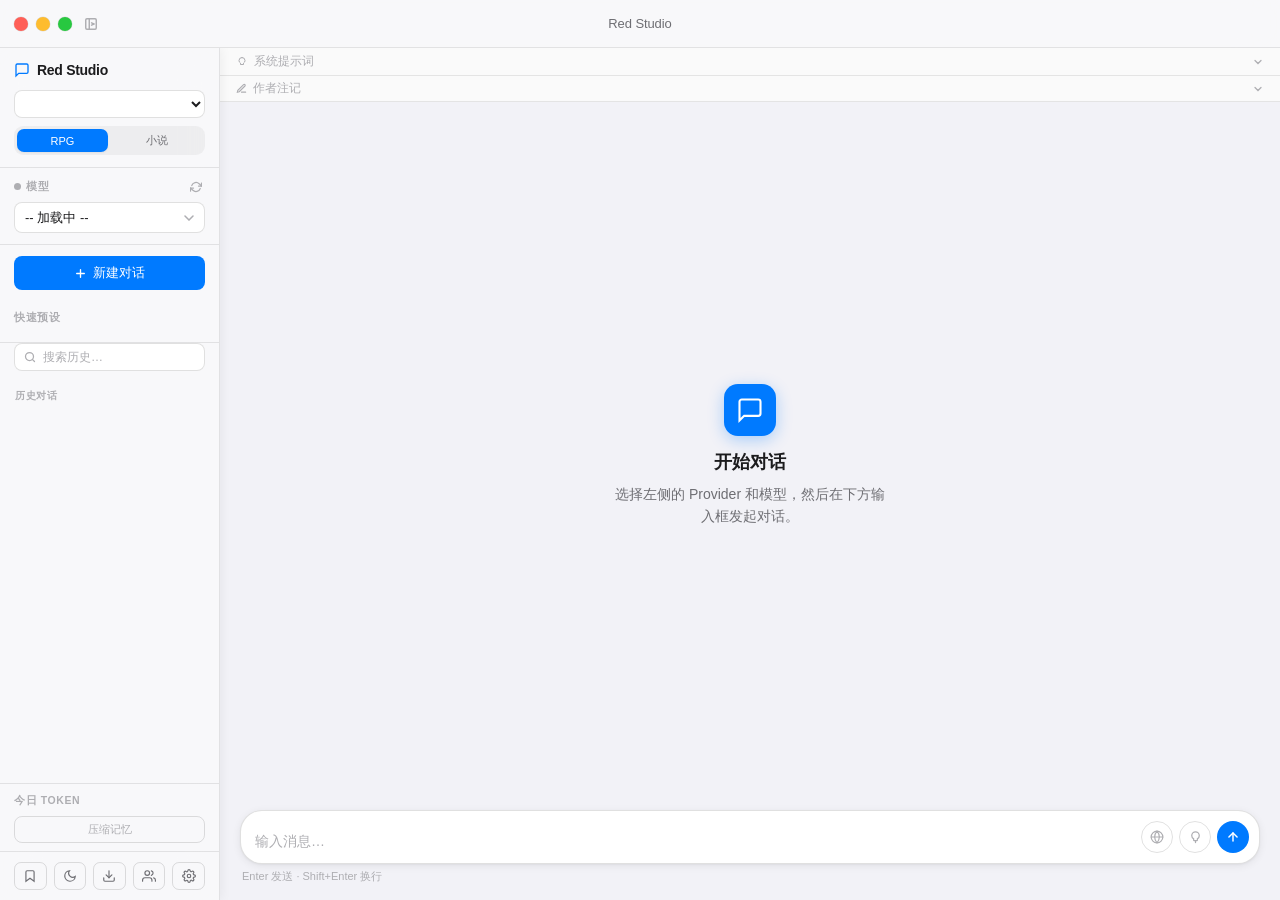
==== commit 881ab956: "feat(v3.3.5): 快速预设、记忆压缩、小说模式规则强化 - 侧边栏快速预设 2x2 网格（言情/奇幻/校园/武侠） - 记忆压缩：旧消息 AI 摘要替换，释放上下文空间 - 小说每轮状态注入" ====
--- a/frontend/index.html
+++ b/frontend/index.html
@@ -93,6 +93,12 @@
       新建对话
     </button>
 
+    <!-- 260525 Red 快速预设：一键切换模式+场景 -->
+    <div id="preset-section">
+      <div class="section-label"><span>快速预设</span></div>
+      <div id="preset-grid"></div>
+    </div>
+
     <!-- 260523 Red RPG 模式：开局创建按钮（仅 RPG 模式可见） -->
     <div id="story-char-section">
       <div class="section-label"><span>角色 / 世界</span></div>
@@ -126,6 +132,8 @@
         <span id="stats-inline-date"></span>
       </div>
       <div id="stats-inline-body"></div>
+      <!-- 260525 Red 记忆压缩：将旧消息 AI 摘要后替换，释放上下文空间 -->
+      <button id="compress-memory-btn" title="将历史对话压缩为摘要，释放上下文空间">压缩记忆</button>
     </div>
 
     <!-- 底部工具 -->
--- a/frontend/style.css
+++ b/frontend/style.css
@@ -417,6 +417,42 @@
 #new-chat-btn:hover  { background: var(--accent-hover); }
 #new-chat-btn:active { transform: scale(0.97); }
 
+/* 260525 Red 快速预设区 */
+#preset-section {
+  padding: 10px 14px;
+  border-bottom: 1px solid var(--sidebar-border);
+}
+#preset-grid {
+  display: grid;
+  grid-template-columns: 1fr 1fr;
+  gap: 5px;
+  margin-top: 6px;
+}
+.preset-btn {
+  background: var(--hover-bg);
+  border: 1px solid var(--input-border);
+  border-radius: var(--radius-sm);
+  color: var(--text-secondary);
+  font-size: 11px;
+  font-family: var(--font);
+  padding: 6px 4px;
+  cursor: pointer;
+  text-align: center;
+  line-height: 1.35;
+  transition: background 0.15s, border-color 0.15s, color 0.15s;
+}
+.preset-btn:hover {
+  background: var(--active-bg);
+  border-color: var(--accent);
+  color: var(--text-primary);
+}
+.preset-btn.active {
+  background: var(--accent);
+  border-color: var(--accent);
+  color: #fff;
+  font-weight: 600;
+}
+
 /* 历史搜索框 */
 #history-search-wrap {
   display: flex;
@@ -565,6 +601,44 @@
   font-weight: 500;
   font-size: 10.5px;
   font-variant-numeric: tabular-nums;
+}
+
+/* 260525 Red 记忆压缩按钮（在今日 Token 面板内） */
+#compress-memory-btn {
+  display: block;
+  width: 100%;
+  margin-top: 8px;
+  padding: 5px 0;
+  background: none;
+  border: 1px solid var(--input-border);
+  border-radius: var(--radius-sm);
+  color: var(--text-tertiary);
+  font-size: 11px;
+  font-family: var(--font);
+  cursor: pointer;
+  transition: background 0.15s, color 0.15s, border-color 0.15s;
+}
+#compress-memory-btn:hover {
+  background: rgba(255, 59, 48, 0.07);
+  border-color: var(--danger);
+  color: var(--danger);
+}
+
+/* 260525 Red 记忆压缩分割线标记 */
+.memory-compressed-marker {
+  display: flex;
+  align-items: center;
+  gap: 8px;
+  margin: 10px 16px;
+  color: var(--text-tertiary);
+  font-size: 11px;
+}
+.memory-compressed-marker::before,
+.memory-compressed-marker::after {
+  content: "";
+  flex: 1;
+  height: 1px;
+  background: var(--sidebar-border);
 }
 
 /* 设置面板中的供应商列表 */
@@ -1815,6 +1889,33 @@
   opacity: 1;
   transform: translateX(-50%) translateY(0);
 }
+/* 260525 Red 小说模式格式校验警告 */
+.novel-format-warn {
+  margin: 6px 0 2px;
+  padding: 7px 10px;
+  border-radius: var(--radius-sm);
+  background: rgba(255, 59, 48, 0.07);
+  border: 1px solid rgba(255, 59, 48, 0.20);
+  color: var(--text-secondary);
+  font-size: 12px;
+  display: flex;
+  align-items: center;
+  gap: 10px;
+}
+.novel-format-retry {
+  flex-shrink: 0;
+  padding: 3px 10px;
+  border-radius: 5px;
+  border: 1px solid var(--danger);
+  background: none;
+  color: var(--danger);
+  font-size: 11px;
+  font-family: var(--font);
+  cursor: pointer;
+  transition: background 0.15s;
+}
+.novel-format-retry:hover { background: rgba(255, 59, 48, 0.10); }
+
 #novel-fav-track {
   flex: 1;
   max-width: 120px;
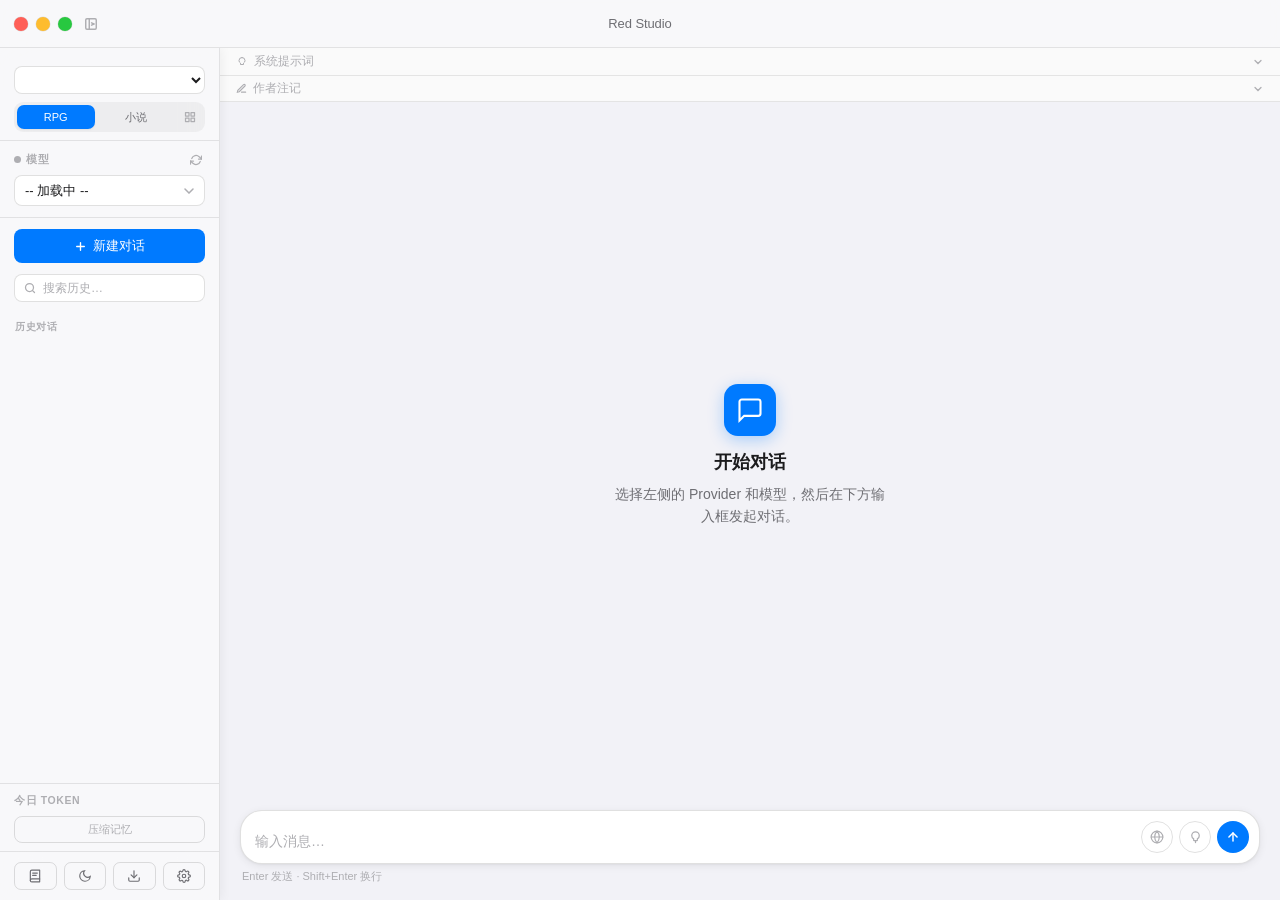
==== commit bfe41f2e: "feat: v3.4.0 sidebar cleanup, stage rules, auto-send, knowledge merge" ====
--- a/frontend/index.html
+++ b/frontend/index.html
@@ -49,13 +49,6 @@
   <!-- ── 侧边栏 ─────────────────────────────────────────────── -->
   <div id="sidebar">
     <div id="sidebar-header">
-      <div id="app-title">
-        <svg width="16" height="16" viewBox="0 0 24 24" fill="none" stroke="currentColor" stroke-width="2" stroke-linecap="round">
-          <path d="M21 15a2 2 0 0 1-2 2H7l-4 4V5a2 2 0 0 1 2-2h14a2 2 0 0 1 2 2z"/>
-        </svg>
-        Red Studio
-      </div>
-
       <!-- 供应商选择 -->
       <div id="provider-select-wrap">
         <select id="provider-select"></select>
@@ -65,6 +58,11 @@
       <div id="mode-tabs">
         <button class="mode-tab active" data-mode="rpg">RPG</button>
         <button class="mode-tab" data-mode="novel">小说</button>
+        <button id="presets-trigger" title="快速预设">
+          <svg width="12" height="12" viewBox="0 0 24 24" fill="none" stroke="currentColor" stroke-width="2.5" stroke-linecap="round" stroke-linejoin="round">
+            <rect x="3" y="3" width="7" height="7"/><rect x="14" y="3" width="7" height="7"/><rect x="3" y="14" width="7" height="7"/><rect x="14" y="14" width="7" height="7"/>
+          </svg>
+        </button>
       </div>
     </div>
 
@@ -93,23 +91,9 @@
       新建对话
     </button>
 
-    <!-- 260525 Red 快速预设：一键切换模式+场景 -->
-    <div id="preset-section">
-      <div class="section-label"><span>快速预设</span></div>
-      <div id="preset-grid"></div>
-    </div>
-
-    <!-- 260523 Red RPG 模式：开局创建按钮（仅 RPG 模式可见） -->
-    <div id="story-char-section">
-      <div class="section-label"><span>角色 / 世界</span></div>
-      <button id="rpg-setup-btn">⚔ 创建角色 / 开始冒险</button>
-    </div>
-
-    <!-- 260523 Red 小说模式：简化区，角色从右上角角色库选择 -->
-    <div id="novel-heroine-section">
-      <div class="section-label"><span>女主角</span></div>
-      <div id="novel-heroine-tag" class="novel-heroine-tag">未选择角色</div>
-      <button id="novel-new-story-btn">▶ 开始新故事</button>
+    <!-- 合并模式专属区（RPG / 小说 共用） -->
+    <div id="mode-section">
+      <div id="mode-section-body"></div>
     </div>
 
     <!-- 历史搜索 -->
@@ -138,9 +122,10 @@
 
     <!-- 底部工具 -->
     <div id="sidebar-footer">
-      <button class="icon-btn" id="prompts-btn" title="提示词库">
-        <svg width="14" height="14" viewBox="0 0 24 24" fill="none" stroke="currentColor" stroke-width="2" stroke-linecap="round">
-          <path d="M19 21l-7-5-7 5V5a2 2 0 0 1 2-2h10a2 2 0 0 1 2 2z"/>
+      <button class="icon-btn" id="knowledge-btn" title="知识库">
+        <svg width="14" height="14" viewBox="0 0 24 24" fill="none" stroke="currentColor" stroke-width="2" stroke-linecap="round" stroke-linejoin="round">
+          <path d="M4 19.5A2.5 2.5 0 0 1 6.5 17H20"/><path d="M6.5 2H20v20H6.5A2.5 2.5 0 0 1 4 19.5v-15A2.5 2.5 0 0 1 6.5 2z"/>
+          <line x1="8" y1="7" x2="16" y2="7"/><line x1="8" y1="11" x2="14" y2="11"/>
         </svg>
       </button>
       <button class="icon-btn" id="theme-btn" title="切换主题（亮色 / 护眼米 / 护眼绿 / 深蓝 / 纯黑）">
@@ -148,19 +133,9 @@
           <path d="M21 12.79A9 9 0 1 1 11.21 3 7 7 0 0 0 21 12.79z"/>
         </svg>
       </button>
-      <!-- 260515 Red 导出当前对话为 Markdown 文件 -->
       <button class="icon-btn" id="export-btn" title="导出对话">
         <svg width="14" height="14" viewBox="0 0 24 24" fill="none" stroke="currentColor" stroke-width="2" stroke-linecap="round">
           <path d="M21 15v4a2 2 0 0 1-2 2H5a2 2 0 0 1-2-2v-4"/><polyline points="7 10 12 15 17 10"/><line x1="12" y1="15" x2="12" y2="3"/>
-        </svg>
-      </button>
-      <!-- 260523 Red 角色库按钮（侧边栏底部） -->
-      <button class="icon-btn" id="charlib-btn" title="角色库">
-        <svg width="14" height="14" viewBox="0 0 24 24" fill="none" stroke="currentColor" stroke-width="2" stroke-linecap="round" stroke-linejoin="round">
-          <path d="M17 21v-2a4 4 0 0 0-4-4H5a4 4 0 0 0-4 4v2"/>
-          <circle cx="9" cy="7" r="4"/>
-          <path d="M23 21v-2a4 4 0 0 0-3-3.87"/>
-          <path d="M16 3.13a4 4 0 0 1 0 7.75"/>
         </svg>
       </button>
       <button class="icon-btn" id="settings-btn" title="设置">
@@ -572,13 +547,13 @@
       <input id="ns-start-fav" type="number" value="0" min="0" max="99" style="width:64px">
     </div>
     <div class="settings-row" style="flex-direction:column;align-items:stretch;gap:6px">
-      <label>阶段划分（名称 · 上限值，共 5 段，上限依次递增至 100）</label>
+      <label>阶段划分（名称 · 上限 · 行为规则，共 5 段）</label>
       <div id="ns-stages-table">
-        <div class="ns-stage-row"><input class="ns-stage-name" type="text" placeholder="阶段1名称"><input class="ns-stage-cap" type="number" placeholder="上限" min="1" max="99"></div>
-        <div class="ns-stage-row"><input class="ns-stage-name" type="text" placeholder="阶段2名称"><input class="ns-stage-cap" type="number" placeholder="上限" min="1" max="99"></div>
-        <div class="ns-stage-row"><input class="ns-stage-name" type="text" placeholder="阶段3名称"><input class="ns-stage-cap" type="number" placeholder="上限" min="1" max="99"></div>
-        <div class="ns-stage-row"><input class="ns-stage-name" type="text" placeholder="阶段4名称"><input class="ns-stage-cap" type="number" placeholder="上限" min="1" max="99"></div>
-        <div class="ns-stage-row"><input class="ns-stage-name" type="text" placeholder="阶段5名称"><span class="ns-stage-final">100</span></div>
+        <div class="ns-stage-row"><input class="ns-stage-name" type="text" placeholder="阶段1名称"><input class="ns-stage-cap" type="number" placeholder="上限" min="1" max="99"><input class="ns-stage-rule" type="text" placeholder="此阶段AI行为约束…"></div>
+        <div class="ns-stage-row"><input class="ns-stage-name" type="text" placeholder="阶段2名称"><input class="ns-stage-cap" type="number" placeholder="上限" min="1" max="99"><input class="ns-stage-rule" type="text" placeholder="此阶段AI行为约束…"></div>
+        <div class="ns-stage-row"><input class="ns-stage-name" type="text" placeholder="阶段3名称"><input class="ns-stage-cap" type="number" placeholder="上限" min="1" max="99"><input class="ns-stage-rule" type="text" placeholder="此阶段AI行为约束…"></div>
+        <div class="ns-stage-row"><input class="ns-stage-name" type="text" placeholder="阶段4名称"><input class="ns-stage-cap" type="number" placeholder="上限" min="1" max="99"><input class="ns-stage-rule" type="text" placeholder="此阶段AI行为约束…"></div>
+        <div class="ns-stage-row"><input class="ns-stage-name" type="text" placeholder="阶段5名称"><span class="ns-stage-final">100</span><input class="ns-stage-rule" type="text" placeholder="此阶段AI行为约束…"></div>
       </div>
     </div>
     <div class="settings-actions">
@@ -612,6 +587,42 @@
   </div>
 </div>
 
+<!-- 260526 Red 知识库入口 overlay -->
+<div id="knowledge-overlay">
+  <div id="knowledge-panel">
+    <button class="knowledge-entry" id="knowledge-prompts">
+      <svg width="20" height="20" viewBox="0 0 24 24" fill="none" stroke="currentColor" stroke-width="2" stroke-linecap="round">
+        <path d="M19 21l-7-5-7 5V5a2 2 0 0 1 2-2h10a2 2 0 0 1 2 2z"/>
+      </svg>
+      提示词库
+    </button>
+    <button class="knowledge-entry" id="knowledge-charlib">
+      <svg width="20" height="20" viewBox="0 0 24 24" fill="none" stroke="currentColor" stroke-width="2" stroke-linecap="round" stroke-linejoin="round">
+        <path d="M17 21v-2a4 4 0 0 0-4-4H5a4 4 0 0 0-4 4v2"/>
+        <circle cx="9" cy="7" r="4"/>
+        <path d="M23 21v-2a4 4 0 0 0-3-3.87"/>
+        <path d="M16 3.13a4 4 0 0 1 0 7.75"/>
+      </svg>
+      角色库
+    </button>
+  </div>
+</div>
+
+<!-- 260526 Red 隐藏代理按钮，由动态 mode-section 触发 -->
+<button id="rpg-setup-btn" style="display:none"></button>
+<button id="novel-new-story-btn" style="display:none"></button>
+
+<!-- 260526 Red 快速预设 overlay -->
+<div id="presets-overlay">
+  <div id="presets-panel">
+    <div class="overlay-header">
+      <span>快速预设</span>
+      <button class="overlay-close" id="presets-close">✕</button>
+    </div>
+    <div id="presets-grid"></div>
+  </div>
+</div>
+
 <script src="marked.min.js"></script>
 <script src="highlight.min.js"></script>
 <script src="app.js"></script>
--- a/frontend/style.css
+++ b/frontend/style.css
@@ -321,22 +321,9 @@
 }
 
 #sidebar-header {
-  padding: 14px 14px 12px;
+  padding: 10px 14px 8px;
   border-bottom: 1px solid var(--sidebar-border);
 }
-
-#app-title {
-  font-size: 14px;
-  font-weight: 600;
-  color: var(--text-primary);
-  letter-spacing: -0.3px;
-  margin-bottom: 12px;
-  display: flex;
-  align-items: center;
-  gap: 7px;
-  transition: color 0.18s;
-}
-#app-title svg { color: var(--accent); flex-shrink: 0; }
 
 /* 供应商下拉选择器 */
 #provider-select-wrap { margin-top: 8px; }
@@ -417,25 +404,167 @@
 #new-chat-btn:hover  { background: var(--accent-hover); }
 #new-chat-btn:active { transform: scale(0.97); }
 
-/* 260525 Red 快速预设区 */
-#preset-section {
-  padding: 10px 14px;
+/* 260526 Red 预设触发按钮（模式标签旁） */
+#presets-trigger {
+  width: 24px;
+  height: 24px;
+  border: none;
+  border-radius: 6px;
+  background: transparent;
+  color: var(--text-tertiary);
+  cursor: pointer;
+  display: flex;
+  align-items: center;
+  justify-content: center;
+  flex-shrink: 0;
+  margin-left: auto;
+  transition: color 0.15s, background 0.15s;
+}
+#presets-trigger:hover {
+  color: var(--text-secondary);
+  background: var(--hover-bg);
+}
+
+/* 260526 Red 合并模式专属区 */
+#mode-section {
+  display: none;
+  padding: 8px 9px;
   border-bottom: 1px solid var(--sidebar-border);
 }
-#preset-grid {
+body[data-mode="rpg"] #mode-section,
+body[data-mode="novel"] #mode-section {
+  display: block;
+}
+#mode-section-body {
+  display: flex;
+  flex-direction: column;
+  gap: 6px;
+}
+#mode-section-body .mode-label {
+  font-size: 10.5px;
+  font-weight: 600;
+  color: var(--text-tertiary);
+  text-transform: uppercase;
+  letter-spacing: 0.6px;
+}
+#mode-section-body .mode-action-btn {
+  width: 100%;
+  padding: 6px 0;
+  border-radius: 8px;
+  font-size: 12px;
+  font-family: var(--font);
+  cursor: pointer;
+  transition: background 0.15s, color 0.15s;
+}
+#mode-section-body .mode-action-btn.rpg-start {
+  border: 1px solid #e67e22;
+  background: rgba(230,126,34,0.1);
+  color: #e67e22;
+}
+#mode-section-body .mode-action-btn.rpg-start:hover { background: #e67e22; color: #fff; }
+#mode-section-body .mode-action-btn.novel-start {
+  border: 1px solid var(--accent);
+  background: var(--accent-subtle);
+  color: var(--accent);
+}
+#mode-section-body .mode-action-btn.novel-start:hover { background: var(--accent); color: #fff; }
+/* 260526 Red 知识库入口 overlay */
+#knowledge-overlay {
+  display: none;
+  position: fixed;
+  inset: 0;
+  background: rgba(0,0,0,0.55);
+  z-index: 200;
+  align-items: center;
+  justify-content: center;
+}
+#knowledge-overlay.open { display: flex; }
+#knowledge-panel {
+  background: var(--input-bg);
+  border-radius: var(--radius-xl);
+  padding: 20px;
+  width: 240px;
+  max-width: 92vw;
+  box-shadow: 0 8px 40px rgba(0,0,0,0.28);
+  display: flex;
+  flex-direction: column;
+  gap: 10px;
+}
+.knowledge-entry {
+  width: 100%;
+  padding: 14px 0;
+  border-radius: var(--radius-md);
+  border: 1px solid var(--input-border);
+  background: var(--hover-bg);
+  color: var(--text-secondary);
+  font-size: 14px;
+  font-family: var(--font);
+  cursor: pointer;
+  display: flex;
+  align-items: center;
+  justify-content: center;
+  gap: 8px;
+  transition: background 0.15s, border-color 0.15s, color 0.15s;
+}
+.knowledge-entry:hover {
+  background: var(--active-bg);
+  border-color: var(--accent);
+  color: var(--text-primary);
+}
+.knowledge-entry svg { flex-shrink: 0; }
+
+/* 260526 Red 预设 overlay */
+#presets-overlay {
+  display: none;
+  position: fixed;
+  inset: 0;
+  background: rgba(0,0,0,0.55);
+  z-index: 200;
+  align-items: center;
+  justify-content: center;
+}
+#presets-overlay.open { display: flex; }
+#presets-panel {
+  background: var(--input-bg);
+  border-radius: var(--radius-xl);
+  padding: 20px;
+  width: 300px;
+  max-width: 92vw;
+  box-shadow: 0 8px 40px rgba(0,0,0,0.28);
+}
+#presets-panel .overlay-header {
+  display: flex;
+  align-items: center;
+  justify-content: space-between;
+  margin-bottom: 14px;
+}
+#presets-panel .overlay-header span {
+  font-size: 15px;
+  font-weight: 600;
+  color: var(--text-primary);
+}
+#presets-panel .overlay-close {
+  border: none;
+  background: transparent;
+  color: var(--text-tertiary);
+  font-size: 18px;
+  cursor: pointer;
+  padding: 2px;
+}
+#presets-panel .overlay-close:hover { color: var(--text-primary); }
+#presets-grid {
   display: grid;
   grid-template-columns: 1fr 1fr;
-  gap: 5px;
-  margin-top: 6px;
+  gap: 8px;
 }
 .preset-btn {
   background: var(--hover-bg);
   border: 1px solid var(--input-border);
-  border-radius: var(--radius-sm);
+  border-radius: var(--radius-md);
   color: var(--text-secondary);
-  font-size: 11px;
-  font-family: var(--font);
-  padding: 6px 4px;
+  font-size: 13px;
+  font-family: var(--font);
+  padding: 12px 8px;
   cursor: pointer;
   text-align: center;
   line-height: 1.35;
@@ -1585,47 +1714,6 @@
 }
 
 /* ── 260522 Red 角色选择区（故事模式侧边栏） ── */
-#story-char-section {
-  display: none;
-  padding: 0 9px 8px;
-  border-bottom: 1px solid var(--sidebar-border);
-}
-body[data-mode="rpg"] #story-char-section { display: block; }
-#story-char-select-row {
-  display: flex;
-  gap: 4px;
-  margin-top: 4px;
-}
-#story-char-select {
-  flex: 1;
-  padding: 5px 8px;
-  border-radius: 8px;
-  border: 1px solid var(--input-border);
-  background: var(--input-bg);
-  color: var(--text-primary);
-  font-size: 12px;
-  font-family: var(--font);
-  cursor: pointer;
-  outline: none;
-  min-width: 0;
-}
-#story-char-add-btn {
-  width: 28px;
-  height: 28px;
-  border-radius: 8px;
-  border: 1px solid var(--input-border);
-  background: var(--input-bg);
-  color: var(--text-secondary);
-  font-size: 16px;
-  cursor: pointer;
-  display: flex;
-  align-items: center;
-  justify-content: center;
-  flex-shrink: 0;
-  transition: color 0.12s, border-color 0.12s;
-}
-#story-char-add-btn:hover { color: var(--accent); border-color: var(--accent); }
-
 /* ── 260522 Red 故事模式角色卡面板 ── */
 #story-char-card-overlay {
   display: none;
@@ -1654,95 +1742,6 @@
   color: var(--text-primary);
 }
 
-/* ── 260522 Red 女明星选择区（小说模式侧边栏） ── */
-#novel-heroine-section {
-  display: none;
-  padding: 0 9px 8px;
-  border-bottom: 1px solid var(--sidebar-border);
-}
-body[data-mode="novel"] #novel-heroine-section { display: block; }
-.novel-heroine-tag {
-  font-size: 12px;
-  color: var(--text-tertiary);
-  padding: 3px 6px;
-  margin-bottom: 6px;
-  border-radius: 5px;
-  background: var(--hover-bg);
-  white-space: nowrap;
-  overflow: hidden;
-  text-overflow: ellipsis;
-}
-.novel-heroine-tag.has-char {
-  color: var(--accent);
-  background: var(--accent-subtle);
-}
-#heroine-select-row {
-  display: flex;
-  gap: 4px;
-  margin-top: 4px;
-}
-#heroine-select {
-  flex: 1;
-  padding: 5px 8px;
-  border-radius: 8px;
-  border: 1px solid var(--input-border);
-  background: var(--input-bg);
-  color: var(--text-primary);
-  font-size: 12px;
-  font-family: var(--font);
-  cursor: pointer;
-  outline: none;
-  min-width: 0;
-}
-#heroine-add-btn {
-  width: 28px;
-  height: 28px;
-  border-radius: 8px;
-  border: 1px solid var(--input-border);
-  background: var(--input-bg);
-  color: var(--text-secondary);
-  font-size: 16px;
-  cursor: pointer;
-  display: flex;
-  align-items: center;
-  justify-content: center;
-  flex-shrink: 0;
-  transition: color 0.12s, border-color 0.12s;
-}
-#heroine-add-btn:hover { color: var(--accent); border-color: var(--accent); }
-
-/* 260523 Red 新故事按钮 */
-#novel-new-story-btn {
-  width: 100%;
-  margin-top: 7px;
-  padding: 6px 0;
-  border-radius: 8px;
-  border: 1px solid var(--accent);
-  background: var(--accent-subtle);
-  color: var(--accent);
-  font-size: 12px;
-  font-family: var(--font);
-  cursor: pointer;
-  transition: background 0.15s, color 0.15s;
-}
-#novel-new-story-btn:hover { background: var(--accent); color: #fff; }
-
-/* 260523 Red RPG 侧边栏按钮 */
-#rpg-setup-btn {
-  width: 100%;
-  margin-top: 7px;
-  padding: 6px 0;
-  border-radius: 8px;
-  border: 1px solid #e67e22;
-  background: rgba(230,126,34,0.1);
-  color: #e67e22;
-  font-size: 12px;
-  font-family: var(--font);
-  cursor: pointer;
-  transition: background 0.15s, color 0.15s;
-}
-#rpg-setup-btn:hover { background: #e67e22; color: #fff; }
-
 /* 260523 Red RPG 状态栏 */
 #rpg-status-bar {
   display: flex;
@@ -1865,6 +1864,7 @@
   color: var(--text-secondary);
   background: var(--bg-secondary);
   flex-shrink: 0;
+  position: relative;
 }
 #novel-status-bar.hidden { display: none; }
 
@@ -1997,7 +1997,32 @@
   width: 58px; text-align: center;
   font-size: 12px; color: var(--text-tertiary);
 }
-.ns-stage-name:focus, .ns-stage-cap:focus { border-color: var(--accent); }
+.ns-stage-rule {
+  flex: 1.5; min-width: 0;
+  padding: 5px 8px; border-radius: 6px;
+  border: 1px solid var(--input-border); background: var(--bg-primary);
+  color: var(--text-primary); font-size: 11px; font-family: var(--font); outline: none;
+}
+.ns-stage-name:focus, .ns-stage-cap:focus, .ns-stage-rule:focus { border-color: var(--accent); }
+
+/* 260526 Red 好感度变化浮动动画 */
+.novel-fav-float {
+  position: absolute;
+  right: 14px;
+  top: 50%;
+  font-size: 13px;
+  font-weight: 700;
+  pointer-events: none;
+  opacity: 0;
+  transform: translateY(0);
+  transition: opacity 0.35s ease, transform 0.6s cubic-bezier(0.25, 0.46, 0.45, 0.94);
+}
+.novel-fav-float.pos { color: #34c759; }
+.novel-fav-float.neg { color: #ff3b30; }
+.novel-fav-float.show {
+  opacity: 1;
+  transform: translateY(-20px);
+}
 
 /* 小说章回选项按钮 */
 .novel-choices {
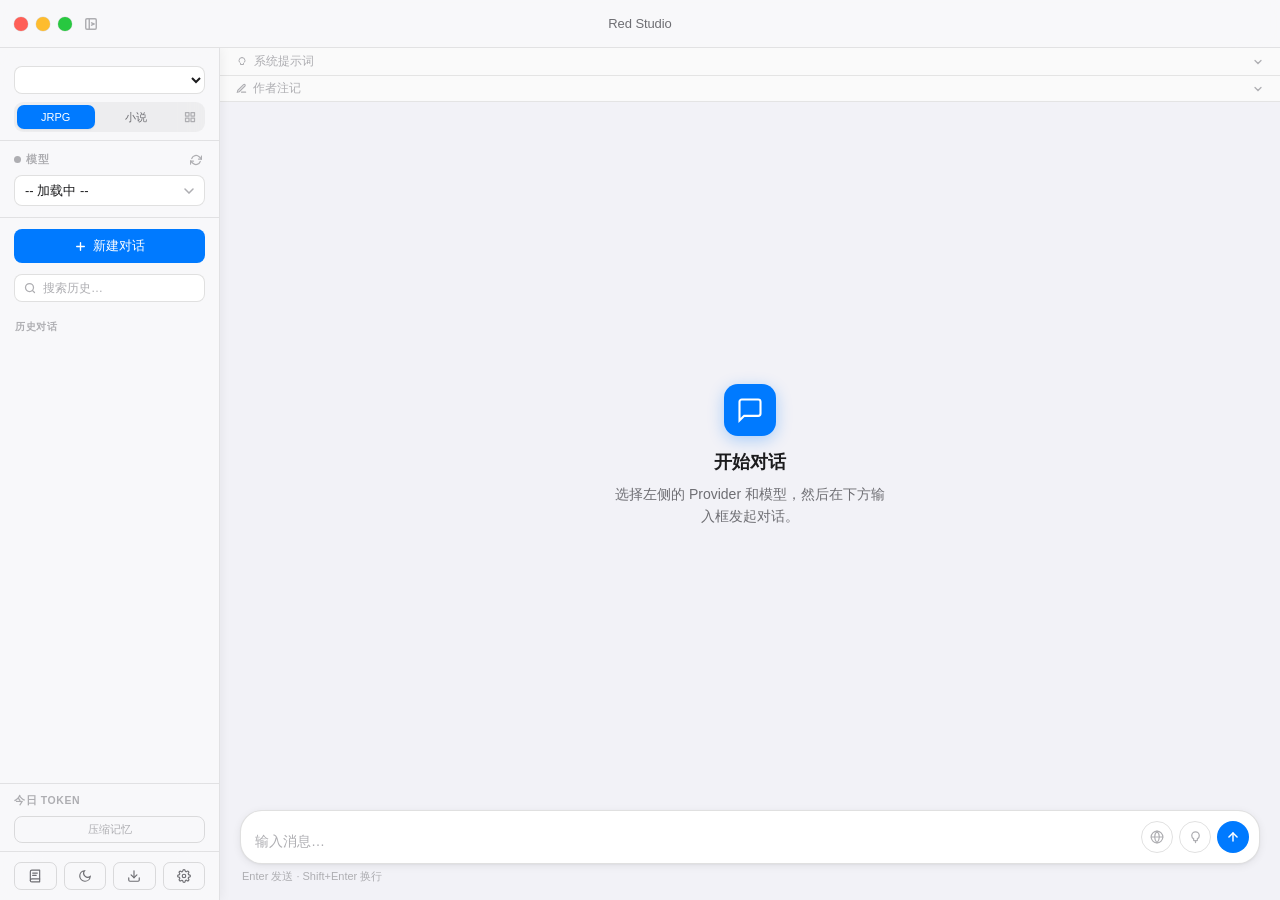
==== commit db3c4f6b: "bump 3.5.0 → 3.6.0 JRPG 模式（重大改版） - RPG 更名为 JRPG，标签/UI 全部更新 - NPC 好感系统：5 个随机女角色，独立好感度 0-100，4 阶段 - 属性" ====
--- a/frontend/index.html
+++ b/frontend/index.html
@@ -56,7 +56,7 @@
 
       <!-- 260522 Red 模式切换 pill：故事（角色扮演）/ 小说（互动写作） -->
       <div id="mode-tabs">
-        <button class="mode-tab active" data-mode="rpg">RPG</button>
+        <button class="mode-tab active" data-mode="rpg">JRPG</button>
         <button class="mode-tab" data-mode="novel">小说</button>
         <button id="presets-trigger" title="快速预设">
           <svg width="12" height="12" viewBox="0 0 24 24" fill="none" stroke="currentColor" stroke-width="2.5" stroke-linecap="round" stroke-linejoin="round">
@@ -185,16 +185,27 @@
       </div>
     </div>
 
-    <!-- 260523 Red RPG 模式多指标状态栏（仅 RPG 模式可见） -->
+    <!-- JRPG 模式状态栏 -->
     <div id="rpg-status-bar" class="hidden">
       <span class="rpg-stat" id="rpg-hp">❤️ <strong id="rpg-hp-val">100</strong>/<span id="rpg-hp-max">100</span></span>
       <span class="rpg-stat" id="rpg-mp">💙 <strong id="rpg-mp-val">50</strong>/<span id="rpg-mp-max">50</span></span>
       <span class="rpg-stat-sep">·</span>
       <span class="rpg-stat">⭐ Lv.<strong id="rpg-lv">1</strong></span>
-      <span class="rpg-stat">✨ <strong id="rpg-exp-val">0</strong>/<span id="rpg-exp-next">100</span></span>
+      <span class="rpg-stat">✨ <strong id="rpg-exp-val">0</strong>/<span id="rpg-exp-next">100</strong></span>
       <span class="rpg-stat-sep">·</span>
       <span class="rpg-stat">💰 <strong id="rpg-gold">50</strong></span>
+      <span class="rpg-stat-sep">·</span>
+      <span class="rpg-stat" title="德行">🎖<strong id="rpg-social-virtue">5</strong></span>
+      <span class="rpg-stat" title="智识">📚<strong id="rpg-social-intel">5</strong></span>
+      <span class="rpg-stat" title="体魄">💪<strong id="rpg-social-body">5</strong></span>
+      <span class="rpg-stat" title="魅力">💖<strong id="rpg-social-charm">5</strong></span>
       <span id="rpg-char-name-tag"></span>
+      <button id="jrpg-npc-toggle" class="rpg-stat-btn" title="NPC 关系">👥</button>
+    </div>
+
+    <!-- JRPG NPC 关系面板 -->
+    <div id="jrpg-npc-panel" class="hidden">
+      <div id="jrpg-npc-list"></div>
     </div>
 
     <!-- 260523 Red 小说模式好感度状态栏（仅小说模式可见） -->
@@ -319,6 +330,40 @@
       </div>
     </div>
     <div class="settings-group">
+      <div class="settings-group-title">写作模板</div>
+      <div id="s-template-list"></div>
+      <div style="display:flex;gap:6px;margin-top:8px">
+        <button class="btn-secondary" id="s-template-add-btn" style="flex:1">+ 新建模板</button>
+      </div>
+      <div id="s-template-form" style="display:none;margin-top:10px;padding-top:10px;border-top:1px solid var(--input-border)">
+        <div id="s-template-form-title" style="font-size:12px;font-weight:600;color:var(--text-secondary);margin-bottom:8px"></div>
+        <div class="settings-row"><label>模板名称</label><input type="text" id="st-name" placeholder="如：言情宿舍" maxlength="30" /></div>
+        <div class="settings-row" style="flex-direction:row;gap:12px">
+          <div style="flex:1"><label>默认男主名</label><input type="text" id="st-hero" placeholder="林然" maxlength="20" /></div>
+          <div style="width:100px"><label>默认视角</label>
+            <select id="st-pov">
+              <option value="third" selected>第三人称</option>
+              <option value="first">第一人称</option>
+            </select>
+          </div>
+          <div style="width:90px"><label>默认字数</label><input type="number" id="st-words" value="200" min="50" max="1000" step="50" /></div>
+        </div>
+        <div class="settings-row"><label>好感度系统 <span style="font-weight:400;color:var(--text-tertiary);font-size:11px">（开启后每轮自动注入好感度提醒）</span></label>
+          <label style="flex-direction:row;align-items:center;gap:6px;font-size:13px;cursor:pointer">
+            <input type="checkbox" id="st-fav" checked /> 启用好感度
+          </label>
+        </div>
+        <div class="settings-row" style="flex-direction:column;align-items:stretch">
+          <label>模板内容 <span style="font-weight:400;color:var(--text-tertiary);font-size:11px">支持 {hero_name} {story_dir} {word_count} {pov} 占位符</span></label>
+          <textarea id="st-content" rows="10" placeholder="粘贴你的完整提示词模板内容…" style="width:100%;padding:8px 10px;border-radius:var(--radius-sm);border:1px solid var(--input-border);background:var(--input-bg);color:var(--text-primary);font-size:13px;font-family:var(--font);resize:vertical;outline:none;line-height:1.5;box-sizing:border-box"></textarea>
+        </div>
+        <div class="settings-actions">
+          <button class="btn-secondary" id="st-cancel">取消</button>
+          <button class="btn-primary" id="st-save">保存</button>
+        </div>
+      </div>
+    </div>
+    <div class="settings-group">
       <div class="settings-group-title">朗读（TTS）</div>
       <div class="settings-row">
         <label>引擎</label>
@@ -502,14 +547,13 @@
       <div class="rpg-stat-item"><label>体质</label><input class="rpg-stat-input" id="rpg-vit" type="number" value="10" min="5" max="20"></div>
     </div>
     <div class="settings-group-title" style="font-size:12px;color:var(--text-secondary);margin:8px 0 6px">
-      社交属性（Persona 5 风格，各 1-5，影响对话选项解锁）
+      社交属性（各 1-10，影响对话选项解锁和好感度获取）
     </div>
     <div id="rpg-social-grid">
-      <div class="rpg-stat-item"><label>知识</label><input class="rpg-stat-input" id="rpg-knowledge" type="number" value="1" min="1" max="5"></div>
-      <div class="rpg-stat-item"><label>魅力</label><input class="rpg-stat-input" id="rpg-charm" type="number" value="1" min="1" max="5"></div>
-      <div class="rpg-stat-item"><label>胆识</label><input class="rpg-stat-input" id="rpg-guts" type="number" value="1" min="1" max="5"></div>
-      <div class="rpg-stat-item"><label>亲切</label><input class="rpg-stat-input" id="rpg-kindness" type="number" value="1" min="1" max="5"></div>
-      <div class="rpg-stat-item"><label>手艺</label><input class="rpg-stat-input" id="rpg-craft" type="number" value="1" min="1" max="5"></div>
+      <div class="rpg-stat-item"><label>德行</label><input class="rpg-stat-input" id="rpg-virtue" type="number" value="5" min="1" max="10"></div>
+      <div class="rpg-stat-item"><label>智识</label><input class="rpg-stat-input" id="rpg-intel" type="number" value="5" min="1" max="10"></div>
+      <div class="rpg-stat-item"><label>体魄</label><input class="rpg-stat-input" id="rpg-body" type="number" value="5" min="1" max="10"></div>
+      <div class="rpg-stat-item"><label>魅力</label><input class="rpg-stat-input" id="rpg-charm" type="number" value="5" min="1" max="10"></div>
     </div>
     <div class="settings-actions">
       <button class="btn-secondary" id="rpg-setup-cancel">取消</button>
@@ -518,43 +562,40 @@
   </div>
 </div>
 
-<!-- 260523 Red 小说新故事设定面板 -->
+<!-- 260523 Red 小说新故事设定面板（模板驱动） -->
 <div id="novel-setup-overlay" class="hidden">
   <div id="novel-setup-panel">
-    <h2>新故事设定</h2>
-    <div class="settings-row">
-      <label>主角名称</label>
-      <input type="text" id="ns-hero-name" placeholder="林然" maxlength="20"/>
-    </div>
+    <h2>新故事</h2>
     <div class="settings-row" style="flex-direction:column;align-items:stretch;gap:6px">
-      <label>故事方向 / 主角背景</label>
-      <textarea id="ns-story-dir" rows="3" placeholder="例：女明星恋爱故事，林然是她的经纪人。可在此补充主角的外貌、职业、性格等。"></textarea>
-    </div>
-    <div class="settings-row">
-      <label>叙事视角</label>
-      <select id="ns-pov">
-        <option value="first">第一人称（我 / 林然）</option>
-        <option value="second">第二人称（你 / 林然）</option>
-        <option value="third">第三人称（他 / 林然）</option>
-      </select>
-    </div>
-    <div class="settings-row">
-      <label>正文字数/轮</label>
-      <input id="ns-word-count" type="number" value="200" min="100" max="500" step="50">
-    </div>
-    <div class="settings-row">
-      <label>好感度起始值</label>
-      <input id="ns-start-fav" type="number" value="0" min="0" max="99" style="width:64px">
+      <label>选择模板 <span style="font-weight:400;color:var(--text-tertiary);font-size:11px">（在设置中管理模板）</span></label>
+      <div id="ns-template-select" style="display:flex;flex-wrap:wrap;gap:6px"></div>
     </div>
     <div class="settings-row" style="flex-direction:column;align-items:stretch;gap:6px">
-      <label>阶段划分（名称 · 上限 · 行为规则，共 5 段）</label>
-      <div id="ns-stages-table">
-        <div class="ns-stage-row"><input class="ns-stage-name" type="text" placeholder="阶段1名称"><input class="ns-stage-cap" type="number" placeholder="上限" min="1" max="99"><input class="ns-stage-rule" type="text" placeholder="此阶段AI行为约束…"></div>
-        <div class="ns-stage-row"><input class="ns-stage-name" type="text" placeholder="阶段2名称"><input class="ns-stage-cap" type="number" placeholder="上限" min="1" max="99"><input class="ns-stage-rule" type="text" placeholder="此阶段AI行为约束…"></div>
-        <div class="ns-stage-row"><input class="ns-stage-name" type="text" placeholder="阶段3名称"><input class="ns-stage-cap" type="number" placeholder="上限" min="1" max="99"><input class="ns-stage-rule" type="text" placeholder="此阶段AI行为约束…"></div>
-        <div class="ns-stage-row"><input class="ns-stage-name" type="text" placeholder="阶段4名称"><input class="ns-stage-cap" type="number" placeholder="上限" min="1" max="99"><input class="ns-stage-rule" type="text" placeholder="此阶段AI行为约束…"></div>
-        <div class="ns-stage-row"><input class="ns-stage-name" type="text" placeholder="阶段5名称"><span class="ns-stage-final">100</span><input class="ns-stage-rule" type="text" placeholder="此阶段AI行为约束…"></div>
-      </div>
+      <label>故事方向 <span style="font-weight:400;color:var(--text-tertiary);font-size:11px">（模板中 {story_dir} 占位符将被替换为此内容）</span></label>
+      <textarea id="ns-story-dir" rows="3" placeholder="例：林然是大学女生宿舍的宿管员…"></textarea>
+    </div>
+    <div class="settings-row" style="flex-direction:row;gap:12px">
+      <div style="flex:2"><label>男主名</label><input type="text" id="ns-hero-name" maxlength="20"/></div>
+      <div style="flex:1"><label>视角</label>
+        <select id="ns-pov">
+          <option value="third" selected>第三人称（他/{hero_name}）</option>
+          <option value="first">第一人称（我/{hero_name}）</option>
+        </select>
+      </div>
+      <div style="width:80px"><label>字数/轮</label><input id="ns-word-count" type="number" min="50" max="1000" step="50"></div>
+    </div>
+    <div class="settings-row" style="flex-direction:row;align-items:center;gap:10px">
+      <label style="flex-direction:row;align-items:center;gap:6px;font-size:13px;cursor:pointer;margin:0">
+        <input type="checkbox" id="ns-fav-enabled" checked /> 好感度系统
+      </label>
+      <label style="flex-direction:row;align-items:center;gap:4px;font-size:12px;color:var(--text-tertiary);margin:0">
+        起始值 <input id="ns-start-fav" type="number" value="0" min="0" max="99" style="width:50px;padding:3px 6px;border-radius:6px;border:1px solid var(--input-border);background:var(--input-bg);color:var(--text-primary);font-size:12px;text-align:center;outline:none">
+      </label>
+    </div>
+    <div class="settings-row" id="ns-stages-row" style="flex-direction:column;align-items:stretch;gap:4px">
+      <label style="font-size:12px;color:var(--text-tertiary)">好感度阶段（名称 · 上限 · 行为规则）</label>
+      <div id="ns-stages-table"></div>
+      <button id="ns-stage-add" style="align-self:flex-start;padding:3px 10px;border-radius:6px;border:1px dashed var(--input-border);background:transparent;color:var(--text-tertiary);font-size:11px;font-family:var(--font);cursor:pointer;transition:all 0.15s">+ 添加阶段</button>
     </div>
     <div class="settings-actions">
       <button class="btn-secondary" id="novel-setup-cancel">取消</button>
--- a/frontend/style.css
+++ b/frontend/style.css
@@ -1766,6 +1766,99 @@
   font-weight: 500;
 }
 
+/* JRPG NPC 关系面板 */
+.rpg-stat-btn {
+  background: none;
+  border: none;
+  cursor: pointer;
+  font-size: 12px;
+  padding: 2px 4px;
+  opacity: 0.7;
+  transition: opacity 0.15s;
+}
+.rpg-stat-btn:hover { opacity: 1; }
+#jrpg-npc-panel {
+  padding: 6px 12px;
+  background: var(--bg-secondary);
+  border-bottom: 1px solid var(--sidebar-border);
+  max-height: 160px;
+  overflow-y: auto;
+}
+#jrpg-npc-panel.hidden { display: none; }
+#jrpg-npc-list {
+  display: flex;
+  flex-direction: column;
+  gap: 6px;
+}
+.jrpg-npc-item {
+  display: flex;
+  align-items: center;
+  gap: 8px;
+  font-size: 12px;
+}
+.jrpg-npc-avatar {
+  width: 28px;
+  height: 28px;
+  border-radius: 50%;
+  display: flex;
+  align-items: center;
+  justify-content: center;
+  font-size: 11px;
+  font-weight: 600;
+  color: #fff;
+  flex-shrink: 0;
+}
+.jrpg-npc-info {
+  flex: 1;
+  min-width: 0;
+}
+.jrpg-npc-name {
+  font-weight: 600;
+  color: var(--text-primary);
+  font-size: 12px;
+}
+.jrpg-npc-role {
+  color: var(--text-secondary);
+  font-size: 10px;
+}
+.jrpg-npc-fav {
+  display: flex;
+  align-items: center;
+  gap: 4px;
+  flex-shrink: 0;
+}
+.jrpg-npc-fav-track {
+  width: 50px;
+  height: 4px;
+  background: var(--input-border);
+  border-radius: 2px;
+  overflow: hidden;
+}
+.jrpg-npc-fav-fill {
+  height: 100%;
+  background: #e67e22;
+  border-radius: 2px;
+  transition: width 0.3s;
+}
+.jrpg-npc-stage {
+  font-size: 10px;
+  color: var(--text-secondary);
+  white-space: nowrap;
+}
+.jrpg-npc-save-btn {
+  background: none;
+  border: 1px solid var(--input-border);
+  border-radius: 4px;
+  cursor: pointer;
+  font-size: 10px;
+  padding: 1px 4px;
+  color: var(--text-secondary);
+  opacity: 0;
+  transition: opacity 0.15s;
+}
+.jrpg-npc-item:hover .jrpg-npc-save-btn { opacity: 1; }
+.jrpg-npc-save-btn:hover { border-color: #e67e22; color: #e67e22; }
+
 /* 260523 Red RPG 角色创建面板 */
 #rpg-setup-overlay {
   display: none;
@@ -1796,7 +1889,6 @@
   grid-template-columns: repeat(4, 1fr);
   gap: 6px;
 }
-#rpg-social-grid { grid-template-columns: repeat(5, 1fr); }
 .rpg-stat-item { display: flex; flex-direction: column; align-items: center; gap: 3px; }
 .rpg-stat-item label { font-size: 11px; color: var(--text-secondary); }
 .rpg-stat-input {
@@ -1977,7 +2069,7 @@
   overflow-y: auto;
   max-height: 200px;
 }
-#ns-start-fav { width: 100%; cursor: pointer; }
+#ns-start-fav { cursor: pointer; }
 #ns-stages-table { display: flex; flex-direction: column; gap: 4px; }
 .ns-stage-row { display: flex; gap: 6px; align-items: center; }
 .ns-stage-name {
@@ -1997,6 +2089,31 @@
   width: 58px; text-align: center;
   font-size: 12px; color: var(--text-tertiary);
 }
+.ns-stage-del {
+  width: 24px;
+  height: 24px;
+  border: none;
+  border-radius: 6px;
+  background: transparent;
+  color: var(--text-tertiary);
+  font-size: 14px;
+  cursor: pointer;
+  flex-shrink: 0;
+  display: flex;
+  align-items: center;
+  justify-content: center;
+  transition: color 0.15s, background 0.15s;
+}
+.ns-stage-del:hover {
+  color: var(--danger);
+  background: rgba(255,59,48,0.1);
+}
+#ns-stage-add:hover {
+  border-color: var(--accent);
+  color: var(--accent);
+  background: var(--accent-subtle);
+}
+
 .ns-stage-rule {
   flex: 1.5; min-width: 0;
   padding: 5px 8px; border-radius: 6px;
@@ -2089,31 +2206,6 @@
   box-shadow: 0 0 0 2px var(--accent);
 }
 
-/* 选项按钮区 */
-.story-choices {
-  display: flex;
-  flex-direction: column;
-  gap: 5px;
-  margin-top: 8px;
-}
-.story-choice-btn {
-  padding: 8px 14px;
-  border-radius: var(--radius-md);
-  border: 1px solid var(--accent);
-  background: var(--accent-subtle);
-  color: var(--accent);
-  font-size: 13px;
-  font-family: var(--font);
-  cursor: pointer;
-  text-align: left;
-  transition: background 0.15s, color 0.15s, transform 0.1s;
-  word-break: break-word;
-  user-select: text;
-  line-height: 1.45;
-}
-.story-choice-btn:hover { background: var(--accent); color: #fff; }
-.story-choice-btn:active { transform: scale(0.97); }
-
 /* ═══════════════════════════════════════════════════════════
    260515 Red Token 总计显示（input-footer 右侧）
 ═══════════════════════════════════════════════════════════ */
@@ -2298,6 +2390,83 @@
   box-shadow: 0 0 0 3px rgba(0,122,255,0.12);
 }
 
+/* ── 模板管理（设置面板内） ────────────────────────────────── */
+.s-template-item {
+  display: flex;
+  align-items: center;
+  justify-content: space-between;
+  padding: 7px 0;
+  border-bottom: 1px solid var(--input-border);
+  gap: 8px;
+}
+.s-template-item:last-child { border-bottom: none; }
+.s-template-item-info { flex: 1; min-width: 0; }
+.s-template-item-name {
+  font-size: 12.5px;
+  font-weight: 500;
+  color: var(--text-primary);
+  display: block;
+}
+.s-template-item-preview {
+  font-size: 11px;
+  color: var(--text-tertiary);
+  display: block;
+  overflow: hidden;
+  text-overflow: ellipsis;
+  white-space: nowrap;
+}
+.s-template-item-actions { display: flex; gap: 5px; flex-shrink: 0; }
+.s-template-item-actions button {
+  padding: 3px 8px;
+  font-size: 11px;
+  border-radius: 6px;
+}
+
+/* ── 模板选择器（新故事面板） ────────────────────────────── */
+.ns-template-btn {
+  padding: 5px 12px;
+  border-radius: 8px;
+  border: 1px solid var(--input-border);
+  background: transparent;
+  color: var(--text-secondary);
+  font-size: 12px;
+  font-family: var(--font);
+  cursor: pointer;
+  transition: all 0.15s;
+}
+.ns-template-btn:hover {
+  border-color: var(--accent);
+  color: var(--accent);
+  background: var(--accent-subtle);
+}
+.ns-template-btn.active {
+  background: var(--accent);
+  border-color: var(--accent);
+  color: #fff;
+  font-weight: 500;
+}
+
+/* ── 历史重命名 ─────────────────────────────────────────── */
+.history-rename-btn {
+  flex-shrink: 0;
+  display: none;
+  width: 18px;
+  height: 18px;
+  border: none;
+  background: transparent;
+  color: var(--text-tertiary);
+  font-size: 11px;
+  line-height: 1;
+  cursor: pointer;
+  border-radius: 3px;
+  padding: 0;
+  transition: color 0.12s, background 0.12s;
+  align-items: center;
+  justify-content: center;
+}
+.history-item:hover .history-rename-btn { display: flex; }
+.history-rename-btn:hover { color: var(--accent); background: rgba(0,122,255,0.1); }
+
 /* ── 角色库 overlay ──────────────────────────────────────── */
 #charlib-overlay {
   display: none;
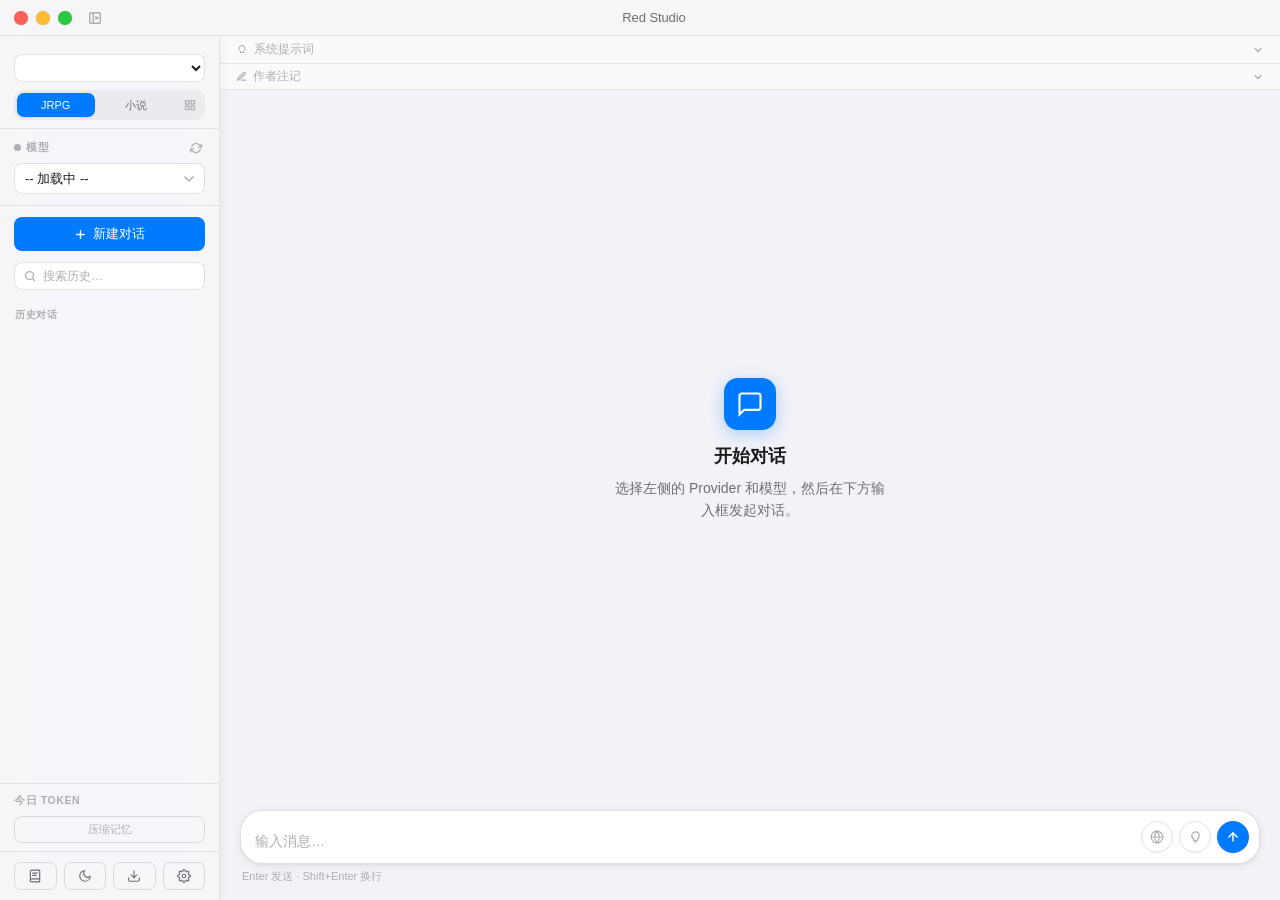
==== commit eef2fab2: "bump 3.6.0 → 3.6.2 - 小说模式：移除好感度状态栏、简化系统提示词注入、选项支持ABCD格式 - UI：标题栏CSS grid重构、高度36px、自定义重命名弹窗、毛玻璃背景 - T" ====
--- a/frontend/index.html
+++ b/frontend/index.html
@@ -17,29 +17,35 @@
      中间：当前对话标题
      titlebar 其余区域鼠标按下时触发窗口拖拽 -->
 <div id="titlebar">
-  <div id="traffic-lights">
-    <button class="tl" id="btn-close"    title="关闭"></button>
-    <button class="tl" id="btn-minimize" title="最小化"></button>
-    <button class="tl" id="btn-maximize" title="最大化"></button>
-  </div>
-
-  <!-- 260522 Red 侧边栏折叠/展开按钮 -->
-  <button id="sidebar-toggle" title="折叠侧边栏">
-    <svg width="14" height="14" viewBox="0 0 24 24" fill="none" stroke="currentColor" stroke-width="2.5" stroke-linecap="round" stroke-linejoin="round">
-      <rect x="3" y="3" width="18" height="18" rx="2"/>
-      <line x1="9" y1="3" x2="9" y2="21"/>
-      <line class="toggle-chevron" x1="13" y1="10" x2="17" y2="12"/>
-      <line class="toggle-chevron" x1="13" y1="14" x2="17" y2="12"/>
-    </svg>
-  </button>
+  <!-- 260530 Red 左侧区域：交通灯 + 侧边栏折叠按钮，grid auto 列 -->
+  <div id="titlebar-left">
+    <div id="traffic-lights">
+      <button class="tl" id="btn-close"    title="关闭"></button>
+      <button class="tl" id="btn-minimize" title="最小化"></button>
+      <button class="tl" id="btn-maximize" title="最大化"></button>
+    </div>
+
+    <!-- 260522 Red 侧边栏折叠/展开按钮 -->
+    <button id="sidebar-toggle" title="折叠侧边栏">
+      <svg width="14" height="14" viewBox="0 0 24 24" fill="none" stroke="currentColor" stroke-width="2.5" stroke-linecap="round" stroke-linejoin="round">
+        <rect x="3" y="3" width="18" height="18" rx="2"/>
+        <line x1="9" y1="3" x2="9" y2="21"/>
+        <line class="toggle-chevron" x1="13" y1="10" x2="17" y2="12"/>
+        <line class="toggle-chevron" x1="13" y1="14" x2="17" y2="12"/>
+      </svg>
+    </button>
+  </div>
 
   <span id="titlebar-title">Red Studio</span>
 
-  <!-- 260521 Red 生成动画徽章 //#260521 Red 换用 GitHub mona 猫猫动画 -->
-  <div id="stream-badge">
-    <img class="stream-cat" src="mona-loading.gif" alt="" />
-    <span>生成中</span>
-    <span class="stream-dots"></span>
+  <!-- 260530 Red 右侧区域：流式生成徽章，grid auto 列 -->
+  <div id="titlebar-right">
+    <!-- 260521 Red 生成动画徽章 -->
+    <div id="stream-badge">
+      <img class="stream-cat" src="mona-loading.gif" alt="" />
+      <span>生成中</span>
+      <span class="stream-dots"></span>
+    </div>
   </div>
 </div>
 
@@ -206,15 +212,6 @@
     <!-- JRPG NPC 关系面板 -->
     <div id="jrpg-npc-panel" class="hidden">
       <div id="jrpg-npc-list"></div>
-    </div>
-
-    <!-- 260523 Red 小说模式好感度状态栏（仅小说模式可见） -->
-    <div id="novel-status-bar" class="hidden">
-      <div id="novel-fav-track"><div id="novel-fav-fill"></div></div>
-      <span id="novel-fav-text">好感度 <strong id="novel-fav-value">0</strong></span>
-      <span class="novel-status-sep">·</span>
-      <span id="novel-stage-text">陌生人</span>
-      <span id="novel-fav-range" class="novel-status-sep" title="好感度区间"></span>
     </div>
 
     <!-- 消息区 / 欢迎页 -->
@@ -664,6 +661,24 @@
   </div>
 </div>
 
+<!-- 260530 Red 自定义重命名弹窗（替代 window.prompt） -->
+<div id="rename-overlay" class="hidden">
+  <div id="rename-panel">
+    <div class="overlay-header">
+      <span>RedStudio</span>
+      <button class="overlay-close" id="rename-close">✕</button>
+    </div>
+    <div class="rename-body">
+      <label>重命名对话</label>
+      <input type="text" id="rename-input" maxlength="40" autocomplete="off" />
+    </div>
+    <div class="settings-actions">
+      <button class="btn-primary" id="rename-confirm">确定</button>
+      <button class="btn-secondary" id="rename-cancel">取消</button>
+    </div>
+  </div>
+</div>
+
 <script src="marked.min.js"></script>
 <script src="highlight.min.js"></script>
 <script src="app.js"></script>
--- a/frontend/style.css
+++ b/frontend/style.css
@@ -36,7 +36,7 @@
   --radius-xl:  22px;
   /* 260514 Red 主题切换过渡时间，让颜色变化丝滑 */
   --transition: background-color 0.18s ease, color 0.18s ease, border-color 0.18s ease, box-shadow 0.18s ease;
-  --sidebar-glass-bg: rgba(250, 250, 250, 0.76);
+  --sidebar-glass-bg: rgba(250, 250, 250, 0.55);
   --chat-font-size: 14px;
 }
 
@@ -69,7 +69,7 @@
   --shadow-xs:  0 1px 2px rgba(0,0,0,0.06);
   --shadow-sm:  0 1px 4px rgba(0,0,0,0.08), 0 1px 2px rgba(0,0,0,0.05);
   --shadow-md:  0 4px 20px rgba(0,0,0,0.10), 0 1px 4px rgba(0,0,0,0.06);
-  --sidebar-glass-bg: rgba(210, 240, 213, 0.65);
+  --sidebar-glass-bg: rgba(210, 240, 213, 0.45);
 }
 
 /* 护眼主题 — 暖米色，减少蓝光 */
@@ -101,7 +101,7 @@
   --shadow-xs:  0 1px 2px rgba(0,0,0,0.06);
   --shadow-sm:  0 1px 4px rgba(0,0,0,0.08), 0 1px 2px rgba(0,0,0,0.05);
   --shadow-md:  0 4px 20px rgba(0,0,0,0.10), 0 1px 4px rgba(0,0,0,0.06);
-  --sidebar-glass-bg: rgba(232, 228, 216, 0.74);
+  --sidebar-glass-bg: rgba(232, 228, 216, 0.55);
 }
 
 /* 纯黑主题 — OLED 友好 */
@@ -133,7 +133,7 @@
   --shadow-xs:  0 1px 2px rgba(0,0,0,0.8);
   --shadow-sm:  0 1px 4px rgba(0,0,0,0.9), 0 1px 2px rgba(0,0,0,0.6);
   --shadow-md:  0 4px 20px rgba(0,0,0,0.95), 0 1px 4px rgba(0,0,0,0.7);
-  --sidebar-glass-bg: rgba(10, 10, 10, 0.84);
+  --sidebar-glass-bg: rgba(10, 10, 10, 0.65);
 }
 
 /* 260515 Red 暗色主题 — Red Palette 深蓝系 */
@@ -163,7 +163,7 @@
   --shadow-xs:  0 1px 2px rgba(0,0,0,0.35);
   --shadow-sm:  0 1px 4px rgba(0,0,0,0.4), 0 1px 2px rgba(0,0,0,0.25);
   --shadow-md:  0 4px 20px rgba(0,0,0,0.55), 0 1px 4px rgba(0,0,0,0.30);
-  --sidebar-glass-bg: rgba(19, 19, 31, 0.82);
+  --sidebar-glass-bg: rgba(19, 19, 31, 0.60);
 }
 
 /* ── 全局重置 ────────────────────────────────────────────── */
@@ -194,39 +194,62 @@
    macOS 风格全宽标题栏
 ═══════════════════════════════════════════════════════════ */
 /* 260514 Red #titlebar 横跨窗口顶部，背景跟随主题变色（暗色模式下同步变暗）*/
+/* 260530 Red 改为 CSS grid 三栏布局（auto 1fr auto），标题在中间区域真正居中 */
 #titlebar {
-  height: 48px;
-  min-height: 48px;
+  height: 36px;
+  min-height: 36px;
   background: var(--sidebar-glass-bg);
   backdrop-filter: blur(20px) saturate(1.6);
   -webkit-backdrop-filter: blur(20px) saturate(1.6);
   border-bottom: 1px solid var(--sidebar-border);
-  display: flex;
-  align-items: center;
-  justify-content: center;
+  display: grid;
+  grid-template-columns: auto 1fr auto;
+  align-items: center;
   position: relative;
   flex-shrink: 0;
   transition: var(--transition);
-  /* 260514 Red 整个标题栏区域默认可拖拽，按钮区域用 pointer-events:none 覆盖后再恢复 */
   cursor: default;
 }
 
-/* 260514 Red 标题文字居中，颜色跟随主题 */
+/* 260530 Red 左侧区域：交通灯 + 侧边栏折叠按钮（从绝对定位改为 flex 子元素） */
+#titlebar-left {
+  display: flex;
+  align-items: center;
+  gap: 10px;
+  padding-left: 14px;
+  z-index: 5;
+}
+
+/* 260514 Red 标题文字在中间区域居中 */
+/* 260530 Red 由 grid 中间列 1fr 控制居中，溢出省略 */
 #titlebar-title {
   font-size: 13px;
   font-weight: 500;
   color: var(--text-secondary);
   letter-spacing: -0.1px;
-  pointer-events: none; /* 不干扰拖拽事件 */
+  pointer-events: none;
   transition: color 0.18s;
   user-select: none;
+  text-align: center;
+  overflow: hidden;
+  text-overflow: ellipsis;
+  white-space: nowrap;
+  padding: 0 12px;
+}
+
+/* 260530 Red 右侧区域：流式生成徽章（从 margin-left:auto 改为 grid 右列） */
+#titlebar-right {
+  display: flex;
+  align-items: center;
+  padding-right: 14px;
+  justify-content: flex-end;
+  min-width: 80px;
 }
 
 /* ── 交通灯按钮 ──────────────────────────────────────────── */
-/* 260514 Red 三个彩色圆圈：红(关闭) / 黄(最小化) / 绿(最大化)，绝对定位在左侧 */
+/* 260514 Red 三个彩色圆圈：红(关闭) / 黄(最小化) / 绿(最大化) */
+/* 260530 Red 从绝对定位改为 flex 子元素，由 #titlebar-left 控制位置 */
 #traffic-lights {
-  position: absolute;
-  left: 14px;
   display: flex;
   align-items: center;
   gap: 8px;
@@ -253,9 +276,8 @@
 
 /* ── 侧边栏折叠按钮 ────────────────────────────────────────── */
 /* 260522 Red 在交通灯右侧，垂直居中，鼠标悬停变色 */
+/* 260530 Red 从绝对定位改为 flex 子元素，由 #titlebar-left 控制位置 */
 #sidebar-toggle {
-  position: absolute;
-  left: 78px;
   width: 26px;
   height: 26px;
   border: none;
@@ -267,7 +289,7 @@
   align-items: center;
   justify-content: center;
   transition: color 0.15s, background 0.15s;
-  z-index: 5;
+  flex-shrink: 0;
 }
 #sidebar-toggle:hover {
   color: var(--text-secondary);
@@ -1945,22 +1967,7 @@
   color: var(--text-primary);
 }
 
-/* 260523 Red 小说模式好感度状态栏 */
-#novel-status-bar {
-  display: flex;
-  align-items: center;
-  gap: 8px;
-  padding: 6px 16px;
-  border-bottom: 1px solid var(--sidebar-border);
-  font-size: 12px;
-  color: var(--text-secondary);
-  background: var(--bg-secondary);
-  flex-shrink: 0;
-  position: relative;
-}
-#novel-status-bar.hidden { display: none; }
-
-/* 260523 Red 好感度阶段变化 toast 提示 */
+/* 260523 Red 通用 toast 提示（用于导入导出等通知） */
 .novel-stage-toast {
   position: fixed;
   bottom: 80px;
@@ -2008,25 +2015,6 @@
 }
 .novel-format-retry:hover { background: rgba(255, 59, 48, 0.10); }
 
-#novel-fav-track {
-  flex: 1;
-  max-width: 120px;
-  height: 5px;
-  border-radius: 3px;
-  background: var(--input-border);
-  overflow: hidden;
-}
-#novel-fav-fill {
-  height: 100%;
-  border-radius: 3px;
-  background: var(--accent);
-  transition: width 0.4s ease;
-  width: 10%;
-}
-#novel-fav-value { font-weight: 600; color: var(--text-primary); }
-.novel-status-sep { opacity: 0.4; }
-#novel-stage-text { color: var(--accent); font-weight: 500; }
-
 /* 260523 Red 小说新故事设定面板 */
 #novel-setup-overlay {
   display: none;
@@ -2121,25 +2109,6 @@
   color: var(--text-primary); font-size: 11px; font-family: var(--font); outline: none;
 }
 .ns-stage-name:focus, .ns-stage-cap:focus, .ns-stage-rule:focus { border-color: var(--accent); }
-
-/* 260526 Red 好感度变化浮动动画 */
-.novel-fav-float {
-  position: absolute;
-  right: 14px;
-  top: 50%;
-  font-size: 13px;
-  font-weight: 700;
-  pointer-events: none;
-  opacity: 0;
-  transform: translateY(0);
-  transition: opacity 0.35s ease, transform 0.6s cubic-bezier(0.25, 0.46, 0.45, 0.94);
-}
-.novel-fav-float.pos { color: #34c759; }
-.novel-fav-float.neg { color: #ff3b30; }
-.novel-fav-float.show {
-  opacity: 1;
-  transform: translateY(-20px);
-}
 
 /* 小说章回选项按钮 */
 .novel-choices {
@@ -2610,8 +2579,6 @@
   display: none;
   align-items: center;
   gap: 5px;
-  margin-left: auto;
-  margin-right: 14px;
   font-size: 12px;
   color: var(--text-tertiary);
   user-select: none;
@@ -2655,4 +2622,48 @@
   text-align: center;
   transition: color 0.15s, border-color 0.15s;
 }
-.load-earlier-btn:hover { color: var(--accent); border-color: var(--accent); }+.load-earlier-btn:hover { color: var(--accent); border-color: var(--accent); }
+
+/* 260530 Red 自定义重命名弹窗（替代 window.prompt） */
+#rename-overlay {
+  position: fixed;
+  inset: 0;
+  background: rgba(0,0,0,0.45);
+  backdrop-filter: blur(6px);
+  -webkit-backdrop-filter: blur(6px);
+  display: flex;
+  align-items: center;
+  justify-content: center;
+  z-index: 500;
+}
+#rename-overlay.hidden { display: none; }
+#rename-panel {
+  background: var(--bg-primary);
+  border-radius: var(--radius);
+  border: 1px solid var(--sidebar-border);
+  width: 320px;
+  box-shadow: 0 8px 32px rgba(0,0,0,0.18);
+  overflow: hidden;
+}
+.rename-body {
+  padding: 16px;
+  display: flex;
+  flex-direction: column;
+  gap: 8px;
+}
+.rename-body label {
+  font-size: 12px;
+  color: var(--text-secondary);
+  font-weight: 500;
+}
+.rename-body input {
+  padding: 8px 10px;
+  border-radius: var(--radius-sm);
+  border: 1px solid var(--input-border);
+  background: var(--input-bg);
+  color: var(--text-primary);
+  font-size: 13px;
+  font-family: var(--font);
+  outline: none;
+}
+.rename-body input:focus { border-color: var(--accent); }
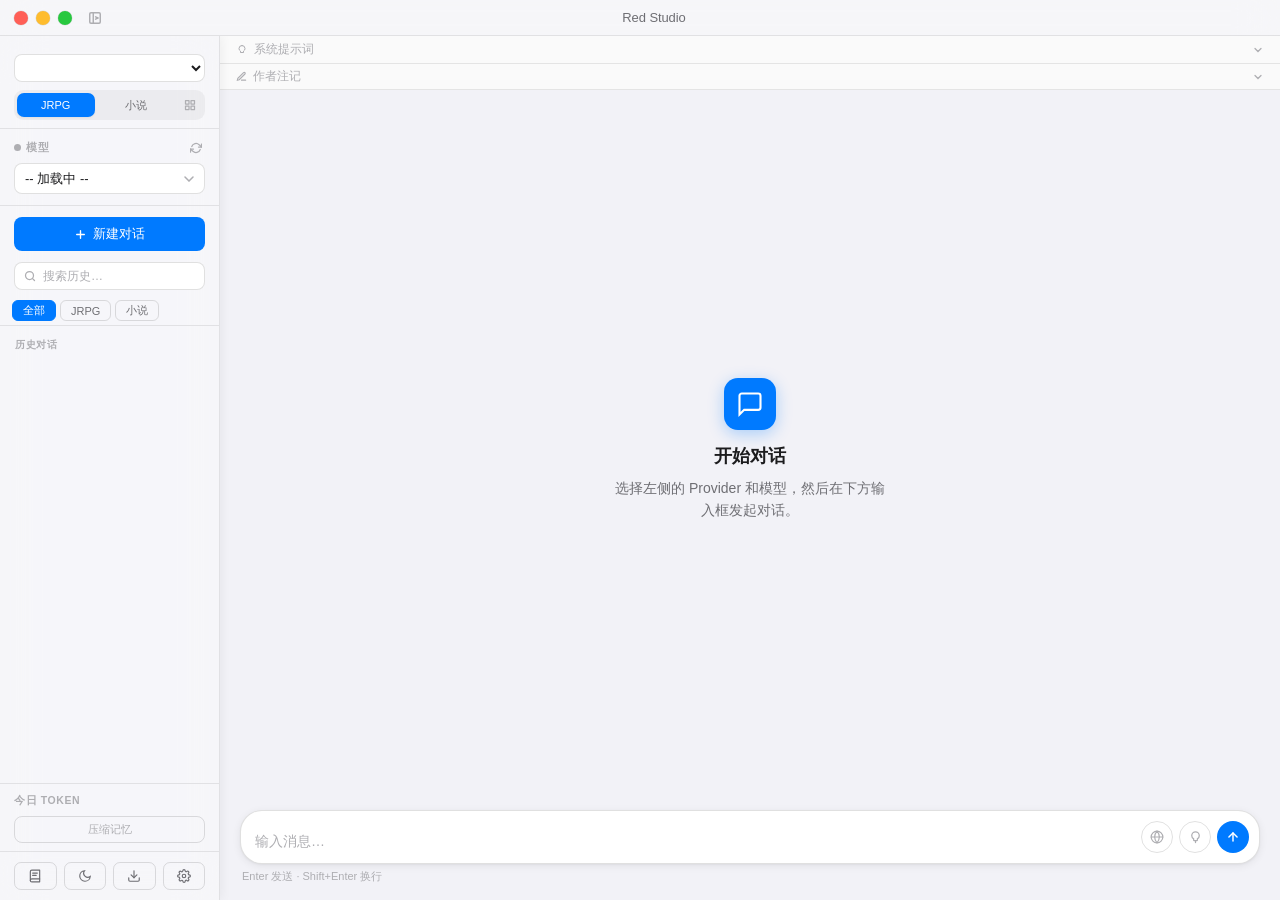
==== commit 9df3f4dd: "bump 3.7.0 → 3.7.1 - 修复历史消息选项空白（回放代码缺 btn.textContent） - 修复历史消息 [STATUS] 未剥离 - 开启 try/catch 防静默崩溃 - " ====
--- a/frontend/index.html
+++ b/frontend/index.html
@@ -111,6 +111,11 @@
     </div>
 
     <!-- 历史列表 -->
+    <div id="history-filter">
+      <button class="history-filter-btn active" data-filter="all">全部</button>
+      <button class="history-filter-btn" data-filter="rpg">JRPG</button>
+      <button class="history-filter-btn" data-filter="novel">小说</button>
+    </div>
     <div id="chat-history">
       <div class="history-section-label">历史对话</div>
     </div>
@@ -206,7 +211,13 @@
       <span class="rpg-stat" title="体魄">💪<strong id="rpg-social-body">5</strong></span>
       <span class="rpg-stat" title="魅力">💖<strong id="rpg-social-charm">5</strong></span>
       <span id="rpg-char-name-tag"></span>
+      <button id="jrpg-skill-toggle" class="rpg-stat-btn" title="技能管理">⚡技能</button>
       <button id="jrpg-npc-toggle" class="rpg-stat-btn" title="NPC 关系">👥</button>
+    </div>
+
+    <!-- JRPG 技能面板 -->
+    <div id="jrpg-skill-panel" class="hidden">
+      <div id="jrpg-skill-list"></div>
     </div>
 
     <!-- JRPG NPC 关系面板 -->
@@ -353,8 +364,15 @@
         <div class="settings-row" style="flex-direction:column;align-items:stretch">
           <label>模板内容 <span style="font-weight:400;color:var(--text-tertiary);font-size:11px">支持 {hero_name} {story_dir} {word_count} {pov} 占位符</span></label>
           <textarea id="st-content" rows="10" placeholder="粘贴你的完整提示词模板内容…" style="width:100%;padding:8px 10px;border-radius:var(--radius-sm);border:1px solid var(--input-border);background:var(--input-bg);color:var(--text-primary);font-size:13px;font-family:var(--font);resize:vertical;outline:none;line-height:1.5;box-sizing:border-box"></textarea>
-        </div>
-        <div class="settings-actions">
+    </div>
+    <!-- 260601 Red 导入已有角色卡 -->
+    <div class="settings-group-title" style="font-size:12px;color:var(--text-secondary);margin:8px 0 6px">
+      导入已有角色
+    </div>
+    <div id="rpg-import-list" style="display:flex;flex-wrap:wrap;gap:6px;min-height:24px">
+      <span style="font-size:11px;color:var(--text-tertiary)">暂无已保存角色</span>
+    </div>
+    <div class="settings-actions">
           <button class="btn-secondary" id="st-cancel">取消</button>
           <button class="btn-primary" id="st-save">保存</button>
         </div>
@@ -488,11 +506,6 @@
         <label style="margin-bottom:6px">补充信息</label>
         <textarea id="hc-extra" rows="2" placeholder="人际关系、语言、其他细节…"></textarea>
       </div>
-      <!-- 260523 Red 开场白：故事开始时作为第一条 AI 消息插入，可含 [CHOICES] 块 -->
-      <div class="settings-row" style="flex-direction:column;align-items:stretch">
-        <label style="margin-bottom:4px">开场白 <span style="font-weight:400;color:var(--text-tertiary);font-size:11px">（开始新故事时自动作为 AI 第一条回复）</span></label>
-        <textarea id="hc-opening" rows="5" placeholder="直接写剧情正文，可附带 [CHOICES] 选项块（留空则由 AI 自动生成开头）"></textarea>
-      </div>
     </div>
     <div class="settings-actions" style="margin-top:16px">
       <button class="btn-secondary" id="hc-delete" style="margin-right:auto">删除</button>
@@ -506,51 +519,46 @@
 </div>
 
 <!-- 260521 Red marked.js / highlight.js 本地离线版 -->
-<!-- 260523 Red RPG 角色创建面板 -->
+<!-- 260601 Red JRPG 角色创建面板 -->
 <div id="rpg-setup-overlay" class="hidden">
   <div id="rpg-setup-panel">
     <h2>⚔ 开始冒险</h2>
-    <div class="settings-row" style="flex-direction:column;align-items:stretch;gap:6px">
-      <label>世界 / 故事方向</label>
-      <textarea id="rpg-world-dir" rows="2" placeholder="例：黑暗奇幻大陆，魔王复苏，留白细节让 AI 随机填充"></textarea>
-    </div>
     <div class="settings-row">
-      <label>角色名</label>
-      <input id="rpg-char-name" type="text" placeholder="随机生成可留空">
-    </div>
-    <div class="settings-row">
-      <label>职业</label>
-      <select id="rpg-char-class">
-        <option value="">随机职业</option>
-        <option value="战士">战士</option>
-        <option value="法师">法师</option>
-        <option value="游侠">游侠</option>
-        <option value="刺客">刺客</option>
-        <option value="圣骑士">圣骑士</option>
-        <option value="召唤师">召唤师</option>
-      </select>
-    </div>
-    <div class="settings-row" style="flex-direction:column;align-items:stretch;gap:6px">
-      <label>背景故事（留空随机）</label>
-      <textarea id="rpg-char-bg" rows="2" placeholder="例：北境流亡者，家族被灭门，追查真相的复仇者"></textarea>
+      <label>角色名 <span style="color:var(--danger)">*</span></label>
+      <input id="rpg-char-name" type="text" placeholder="必填" maxlength="20">
     </div>
     <div class="settings-group-title" style="font-size:12px;color:var(--text-secondary);margin:4px 0 6px">
-      战斗属性（各 5-20，影响初始 HP/MP 和战斗选项）
+      初始元素
+    </div>
+    <div id="rpg-element-grid">
+      <button class="rpg-element-btn" data-element="fire" title="火">🔥</button>
+      <button class="rpg-element-btn" data-element="water" title="水">💧</button>
+      <button class="rpg-element-btn" data-element="ground" title="地">🌍</button>
+      <button class="rpg-element-btn" data-element="wind" title="风">🌪</button>
+      <button class="rpg-element-btn" data-element="ice" title="冰">❄️</button>
+      <button class="rpg-element-btn" data-element="thunder" title="雷">⚡</button>
+      <button class="rpg-element-btn" data-element="wood" title="木">🌳</button>
+      <button class="rpg-element-btn" data-element="light" title="光">✨</button>
+      <button class="rpg-element-btn" data-element="dark" title="暗">🌑</button>
+    </div>
+    <div class="settings-group-title" style="font-size:12px;color:var(--text-secondary);margin:8px 0 6px">
+      战斗属性（各 1-3，上限 100）
     </div>
     <div id="rpg-stats-grid">
-      <div class="rpg-stat-item"><label>力量</label><input class="rpg-stat-input" id="rpg-str" type="number" value="10" min="5" max="20"></div>
-      <div class="rpg-stat-item"><label>敏捷</label><input class="rpg-stat-input" id="rpg-agi" type="number" value="10" min="5" max="20"></div>
-      <div class="rpg-stat-item"><label>智力</label><input class="rpg-stat-input" id="rpg-int" type="number" value="10" min="5" max="20"></div>
-      <div class="rpg-stat-item"><label>体质</label><input class="rpg-stat-input" id="rpg-vit" type="number" value="10" min="5" max="20"></div>
+      <div class="rpg-stat-item"><label>力</label><input class="rpg-stat-input" id="rpg-str" type="number" value="1" min="1" max="3"></div>
+      <div class="rpg-stat-item"><label>魔</label><input class="rpg-stat-input" id="rpg-mag" type="number" value="1" min="1" max="3"></div>
+      <div class="rpg-stat-item"><label>速</label><input class="rpg-stat-input" id="rpg-spd" type="number" value="1" min="1" max="3"></div>
+      <div class="rpg-stat-item"><label>防</label><input class="rpg-stat-input" id="rpg-def" type="number" value="1" min="1" max="3"></div>
+      <div class="rpg-stat-item"><label>体力</label><input class="rpg-stat-input" id="rpg-sta" type="number" value="1" min="1" max="3"></div>
     </div>
     <div class="settings-group-title" style="font-size:12px;color:var(--text-secondary);margin:8px 0 6px">
-      社交属性（各 1-10，影响对话选项解锁和好感度获取）
+      社交属性（各 1-2，上限 50）
     </div>
     <div id="rpg-social-grid">
-      <div class="rpg-stat-item"><label>德行</label><input class="rpg-stat-input" id="rpg-virtue" type="number" value="5" min="1" max="10"></div>
-      <div class="rpg-stat-item"><label>智识</label><input class="rpg-stat-input" id="rpg-intel" type="number" value="5" min="1" max="10"></div>
-      <div class="rpg-stat-item"><label>体魄</label><input class="rpg-stat-input" id="rpg-body" type="number" value="5" min="1" max="10"></div>
-      <div class="rpg-stat-item"><label>魅力</label><input class="rpg-stat-input" id="rpg-charm" type="number" value="5" min="1" max="10"></div>
+      <div class="rpg-stat-item"><label>德行</label><input class="rpg-stat-input" id="rpg-virtue" type="number" value="1" min="1" max="2"></div>
+      <div class="rpg-stat-item"><label>智识</label><input class="rpg-stat-input" id="rpg-intel" type="number" value="1" min="1" max="2"></div>
+      <div class="rpg-stat-item"><label>体魄</label><input class="rpg-stat-input" id="rpg-body" type="number" value="1" min="1" max="2"></div>
+      <div class="rpg-stat-item"><label>魅力</label><input class="rpg-stat-input" id="rpg-charm" type="number" value="1" min="1" max="2"></div>
     </div>
     <div class="settings-actions">
       <button class="btn-secondary" id="rpg-setup-cancel">取消</button>
@@ -567,32 +575,15 @@
       <label>选择模板 <span style="font-weight:400;color:var(--text-tertiary);font-size:11px">（在设置中管理模板）</span></label>
       <div id="ns-template-select" style="display:flex;flex-wrap:wrap;gap:6px"></div>
     </div>
-    <div class="settings-row" style="flex-direction:column;align-items:stretch;gap:6px">
-      <label>故事方向 <span style="font-weight:400;color:var(--text-tertiary);font-size:11px">（模板中 {story_dir} 占位符将被替换为此内容）</span></label>
-      <textarea id="ns-story-dir" rows="3" placeholder="例：林然是大学女生宿舍的宿管员…"></textarea>
-    </div>
     <div class="settings-row" style="flex-direction:row;gap:12px">
-      <div style="flex:2"><label>男主名</label><input type="text" id="ns-hero-name" maxlength="20"/></div>
+      <div style="flex:1"><label>男主名</label><input type="text" id="ns-hero-name" maxlength="20"/></div>
       <div style="flex:1"><label>视角</label>
         <select id="ns-pov">
-          <option value="third" selected>第三人称（他/{hero_name}）</option>
-          <option value="first">第一人称（我/{hero_name}）</option>
+          <option value="third" selected>第三人称</option>
+          <option value="first">第一人称</option>
         </select>
       </div>
-      <div style="width:80px"><label>字数/轮</label><input id="ns-word-count" type="number" min="50" max="1000" step="50"></div>
-    </div>
-    <div class="settings-row" style="flex-direction:row;align-items:center;gap:10px">
-      <label style="flex-direction:row;align-items:center;gap:6px;font-size:13px;cursor:pointer;margin:0">
-        <input type="checkbox" id="ns-fav-enabled" checked /> 好感度系统
-      </label>
-      <label style="flex-direction:row;align-items:center;gap:4px;font-size:12px;color:var(--text-tertiary);margin:0">
-        起始值 <input id="ns-start-fav" type="number" value="0" min="0" max="99" style="width:50px;padding:3px 6px;border-radius:6px;border:1px solid var(--input-border);background:var(--input-bg);color:var(--text-primary);font-size:12px;text-align:center;outline:none">
-      </label>
-    </div>
-    <div class="settings-row" id="ns-stages-row" style="flex-direction:column;align-items:stretch;gap:4px">
-      <label style="font-size:12px;color:var(--text-tertiary)">好感度阶段（名称 · 上限 · 行为规则）</label>
-      <div id="ns-stages-table"></div>
-      <button id="ns-stage-add" style="align-self:flex-start;padding:3px 10px;border-radius:6px;border:1px dashed var(--input-border);background:transparent;color:var(--text-tertiary);font-size:11px;font-family:var(--font);cursor:pointer;transition:all 0.15s">+ 添加阶段</button>
+      <div style="flex:1"><label>字数/轮</label><input id="ns-word-count" type="number" min="50" max="1000" step="50"></div>
     </div>
     <div class="settings-actions">
       <button class="btn-secondary" id="novel-setup-cancel">取消</button>
--- a/frontend/style.css
+++ b/frontend/style.css
@@ -4,6 +4,8 @@
 
   /* ── 亮色主题 ── */
   --bg:               #f2f2f7;
+  --bg-primary:       #ffffff;
+  --bg-secondary:     #f8f8fa;
   --sidebar-bg:       #fafafa;
   --sidebar-border:   rgba(0, 0, 0, 0.09);
   --main-bg:          #f2f2f7;
@@ -31,6 +33,7 @@
   --shadow-sm:  0 1px 4px rgba(0,0,0,0.08), 0 1px 2px rgba(0,0,0,0.05);
   --shadow-md:  0 4px 20px rgba(0,0,0,0.10), 0 1px 4px rgba(0,0,0,0.06);
   --radius-sm:  8px;
+  --radius:     12px;
   --radius-md:  12px;
   --radius-lg:  18px;
   --radius-xl:  22px;
@@ -43,6 +46,8 @@
 /* 护眼绿主题 — 经典护眼绿 */
 [data-theme="green"] {
   --bg:               #c7edcc;
+  --bg-primary:       #d8f2db;
+  --bg-secondary:     #b8e4be;
   --sidebar-bg:       #b8e4be;
   --sidebar-border:   rgba(0, 0, 0, 0.08);
   --main-bg:          #c7edcc;
@@ -75,6 +80,8 @@
 /* 护眼主题 — 暖米色，减少蓝光 */
 [data-theme="eye-care"] {
   --bg:               #f0ede4;
+  --bg-primary:       #faf8f2;
+  --bg-secondary:     #e8e4d8;
   --sidebar-bg:       #e8e4d8;
   --sidebar-border:   rgba(0, 0, 0, 0.08);
   --main-bg:          #f0ede4;
@@ -107,6 +114,8 @@
 /* 纯黑主题 — OLED 友好 */
 [data-theme="black"] {
   --bg:               #000000;
+  --bg-primary:       #1a1a1a;
+  --bg-secondary:     #0a0a0a;
   --sidebar-bg:       #0a0a0a;
   --sidebar-border:   rgba(255, 255, 255, 0.06);
   --main-bg:          #000000;
@@ -139,6 +148,8 @@
 /* 260515 Red 暗色主题 — Red Palette 深蓝系 */
 [data-theme="dark"] {
   --bg:               #0c0c18;
+  --bg-primary:       #1a1a2e;
+  --bg-secondary:     #13131f;
   --sidebar-bg:       #13131f;
   --sidebar-border:   rgba(91, 140, 255, 0.10);
   --main-bg:          #0c0c18;
@@ -271,8 +282,8 @@
 #btn-minimize { background: #febc2e; box-shadow: 0 0 0 0.5px rgba(0,0,0,0.12); }
 #btn-maximize { background: #28c840; box-shadow: 0 0 0 0.5px rgba(0,0,0,0.12); }
 
-/* hover 时按钮整组略微变暗，不显示符号 */
-#traffic-lights:hover .tl { filter: brightness(0.82); }
+/* hover 时仅当前按钮变暗，不显示符号 */
+.tl:hover { filter: brightness(0.82); }
 
 /* ── 侧边栏折叠按钮 ────────────────────────────────────────── */
 /* 260522 Red 在交通灯右侧，垂直居中，鼠标悬停变色 */
@@ -1799,11 +1810,51 @@
   transition: opacity 0.15s;
 }
 .rpg-stat-btn:hover { opacity: 1; }
-#jrpg-npc-panel {
-  padding: 6px 12px;
+/*260601 Red 技能面板*/
+#jrpg-skill-panel {
+  padding: 6px 10px;
   background: var(--bg-secondary);
   border-bottom: 1px solid var(--sidebar-border);
-  max-height: 160px;
+  max-height: 200px;
+  overflow-y: auto;
+}
+#jrpg-skill-panel.hidden { display: none; }
+#jrpg-skill-list { display: flex; flex-direction: column; gap: 6px; }
+.jrpg-skill-section-title {
+  font-size: 11px;
+  color: var(--text-secondary);
+  font-weight: 600;
+  margin-bottom: 2px;
+}
+.jrpg-skill-grid {
+  display: flex;
+  flex-wrap: wrap;
+  gap: 6px;
+}
+.jrpg-skill-chip {
+  display: inline-flex;
+  align-items: center;
+  gap: 4px;
+  padding: 4px 10px;
+  border-radius: 6px;
+  font-size: 12px;
+  border: 1px solid var(--input-border);
+  background: var(--bg-primary);
+  color: var(--text-primary);
+}
+.jrpg-skill-chip.physical { border-left: 3px solid #e74c3c; }
+.jrpg-skill-chip.magic { border-left: 3px solid #3498db; }
+.jrpg-skill-chip.support { border-left: 3px solid #2ecc71; }
+.jrpg-skill-chip.forgotten { opacity: 0.5; border-left: 3px solid var(--text-tertiary); }
+.jrpg-skill-chip .skill-type {
+  font-size: 10px;
+  color: var(--text-tertiary);
+}
+#jrpg-npc-panel {
+  padding: 6px 10px;
+  background: var(--bg-secondary);
+  border-bottom: 1px solid var(--sidebar-border);
+  max-height: 280px;
   overflow-y: auto;
 }
 #jrpg-npc-panel.hidden { display: none; }
@@ -1812,62 +1863,124 @@
   flex-direction: column;
   gap: 6px;
 }
-.jrpg-npc-item {
-  display: flex;
-  align-items: center;
-  gap: 8px;
-  font-size: 12px;
-}
-.jrpg-npc-avatar {
-  width: 28px;
-  height: 28px;
+/*260531 Red P5R 协力者卡片*/
+.jrpg-npc-card {
+  display: flex;
+  align-items: center;
+  gap: 10px;
+  padding: 8px;
+  border-radius: 8px;
+  background: var(--bg-primary);
+  border: 1px solid var(--sidebar-border);
+  position: relative;
+  transition: border-color 0.15s;
+}
+.jrpg-npc-card:hover { border-color: var(--accent); }
+.jrpg-card-avatar {
+  width: 40px;
+  height: 40px;
   border-radius: 50%;
   display: flex;
   align-items: center;
   justify-content: center;
-  font-size: 11px;
-  font-weight: 600;
+  font-size: 16px;
+  font-weight: 700;
   color: #fff;
   flex-shrink: 0;
-}
-.jrpg-npc-info {
+  position: relative;
+}
+.jrpg-card-element {
+  position: absolute;
+  bottom: -2px;
+  right: -2px;
+  width: 18px;
+  height: 18px;
+  border-radius: 50%;
+  font-size: 10px;
+  display: flex;
+  align-items: center;
+  justify-content: center;
+  border: 2px solid var(--bg-primary);
+}
+.jrpg-card-body {
   flex: 1;
   min-width: 0;
-}
-.jrpg-npc-name {
+  display: flex;
+  flex-direction: column;
+  gap: 4px;
+}
+.jrpg-card-header {
+  display: flex;
+  align-items: baseline;
+  gap: 6px;
+}
+.jrpg-card-name {
   font-weight: 600;
-  color: var(--text-primary);
-  font-size: 12px;
-}
-.jrpg-npc-role {
+  font-size: 13px;
+  color: var(--text-primary);
+}
+.jrpg-card-role {
+  font-size: 11px;
   color: var(--text-secondary);
+}
+.jrpg-card-tags {
+  display: flex;
+  gap: 4px;
+  flex-wrap: wrap;
+}
+.jrpg-tag {
   font-size: 10px;
-}
-.jrpg-npc-fav {
-  display: flex;
-  align-items: center;
-  gap: 4px;
-  flex-shrink: 0;
-}
-.jrpg-npc-fav-track {
-  width: 50px;
+  padding: 1px 6px;
+  border-radius: 4px;
+  background: var(--hover-bg);
+  color: var(--text-secondary);
+  white-space: nowrap;
+}
+.jrpg-card-fav-row {
+  display: flex;
+  align-items: center;
+  gap: 6px;
+}
+.jrpg-card-fav-track {
+  flex: 1;
   height: 4px;
   background: var(--input-border);
   border-radius: 2px;
   overflow: hidden;
 }
-.jrpg-npc-fav-fill {
+.jrpg-card-fav-fill {
   height: 100%;
-  background: #e67e22;
   border-radius: 2px;
-  transition: width 0.3s;
-}
-.jrpg-npc-stage {
-  font-size: 10px;
+  transition: width 0.4s ease;
+}
+.jrpg-card-fav-num {
+  font-size: 11px;
+  font-weight: 600;
+  color: var(--text-secondary);
+  min-width: 20px;
+  text-align: right;
+}
+.jrpg-card-rank {
+  display: flex;
+  flex-direction: column;
+  align-items: center;
+  flex-shrink: 0;
+  min-width: 36px;
+}
+.jrpg-card-rank-num {
+  font-size: 20px;
+  font-weight: 800;
+  line-height: 1;
+}
+.jrpg-card-rank-label {
+  font-size: 9px;
   color: var(--text-secondary);
   white-space: nowrap;
 }
 .jrpg-npc-save-btn {
+  position: absolute;
+  top: 6px;
+  right: 6px;
   background: none;
   border: 1px solid var(--input-border);
   border-radius: 4px;
@@ -1878,7 +1991,7 @@
   opacity: 0;
   transition: opacity 0.15s;
 }
-.jrpg-npc-item:hover .jrpg-npc-save-btn { opacity: 1; }
+.jrpg-npc-card:hover .jrpg-npc-save-btn { opacity: 1; }
 .jrpg-npc-save-btn:hover { border-color: #e67e22; color: #e67e22; }
 
 /* 260523 Red RPG 角色创建面板 */
@@ -1906,7 +2019,46 @@
   gap: 12px;
 }
 #rpg-setup-panel h2 { margin: 0; font-size: 16px; font-weight: 600; color: var(--text-primary); }
-#rpg-stats-grid, #rpg-social-grid {
+/*260601 Red 元素选择网格：3×3 九宫格*/
+#rpg-element-grid {
+  display: grid;
+  grid-template-columns: repeat(9, 1fr);
+  gap: 6px;
+}
+.rpg-element-btn {
+  width: 100%;
+  aspect-ratio: 1;
+  border-radius: 8px;
+  border: 2px solid var(--input-border);
+  background: var(--bg-primary);
+  font-size: 20px;
+  cursor: pointer;
+  transition: border-color 0.15s, background 0.15s;
+  display: flex;
+  align-items: center;
+  justify-content: center;
+}
+.rpg-element-btn:hover { border-color: var(--accent); }
+.rpg-element-btn.active { border-color: var(--accent); background: var(--accent-subtle); }
+/*260601 Red 导入角色按钮*/
+.rpg-import-btn {
+  padding: 4px 10px;
+  border-radius: 6px;
+  border: 1px solid var(--input-border);
+  background: var(--bg-primary);
+  color: var(--text-primary);
+  font-size: 12px;
+  font-family: var(--font);
+  cursor: pointer;
+  transition: border-color 0.15s, background 0.15s;
+}
+.rpg-import-btn:hover { border-color: var(--accent); background: var(--accent-subtle); }
+#rpg-stats-grid {
+  display: grid;
+  grid-template-columns: repeat(5, 1fr);
+  gap: 6px;
+}
+#rpg-social-grid {
   display: grid;
   grid-template-columns: repeat(4, 1fr);
   gap: 6px;
@@ -2415,6 +2567,33 @@
   font-weight: 500;
 }
 
+/* ── 历史分类标签 ─────────────────────────────────────── */
+#history-filter {
+  display: flex;
+  gap: 4px;
+  padding: 4px 12px;
+  border-bottom: 1px solid var(--sidebar-border);
+}
+.history-filter-btn {
+  padding: 2px 10px;
+  border-radius: 6px;
+  border: 1px solid var(--input-border);
+  background: transparent;
+  color: var(--text-secondary);
+  font-size: 11px;
+  font-family: var(--font);
+  cursor: pointer;
+  transition: all 0.15s;
+}
+.history-filter-btn.active {
+  background: var(--accent);
+  color: #fff;
+  border-color: var(--accent);
+}
+.history-filter-btn:hover:not(.active) {
+  background: var(--hover-bg);
+}
+
 /* ── 历史重命名 ─────────────────────────────────────────── */
 .history-rename-btn {
   flex-shrink: 0;
